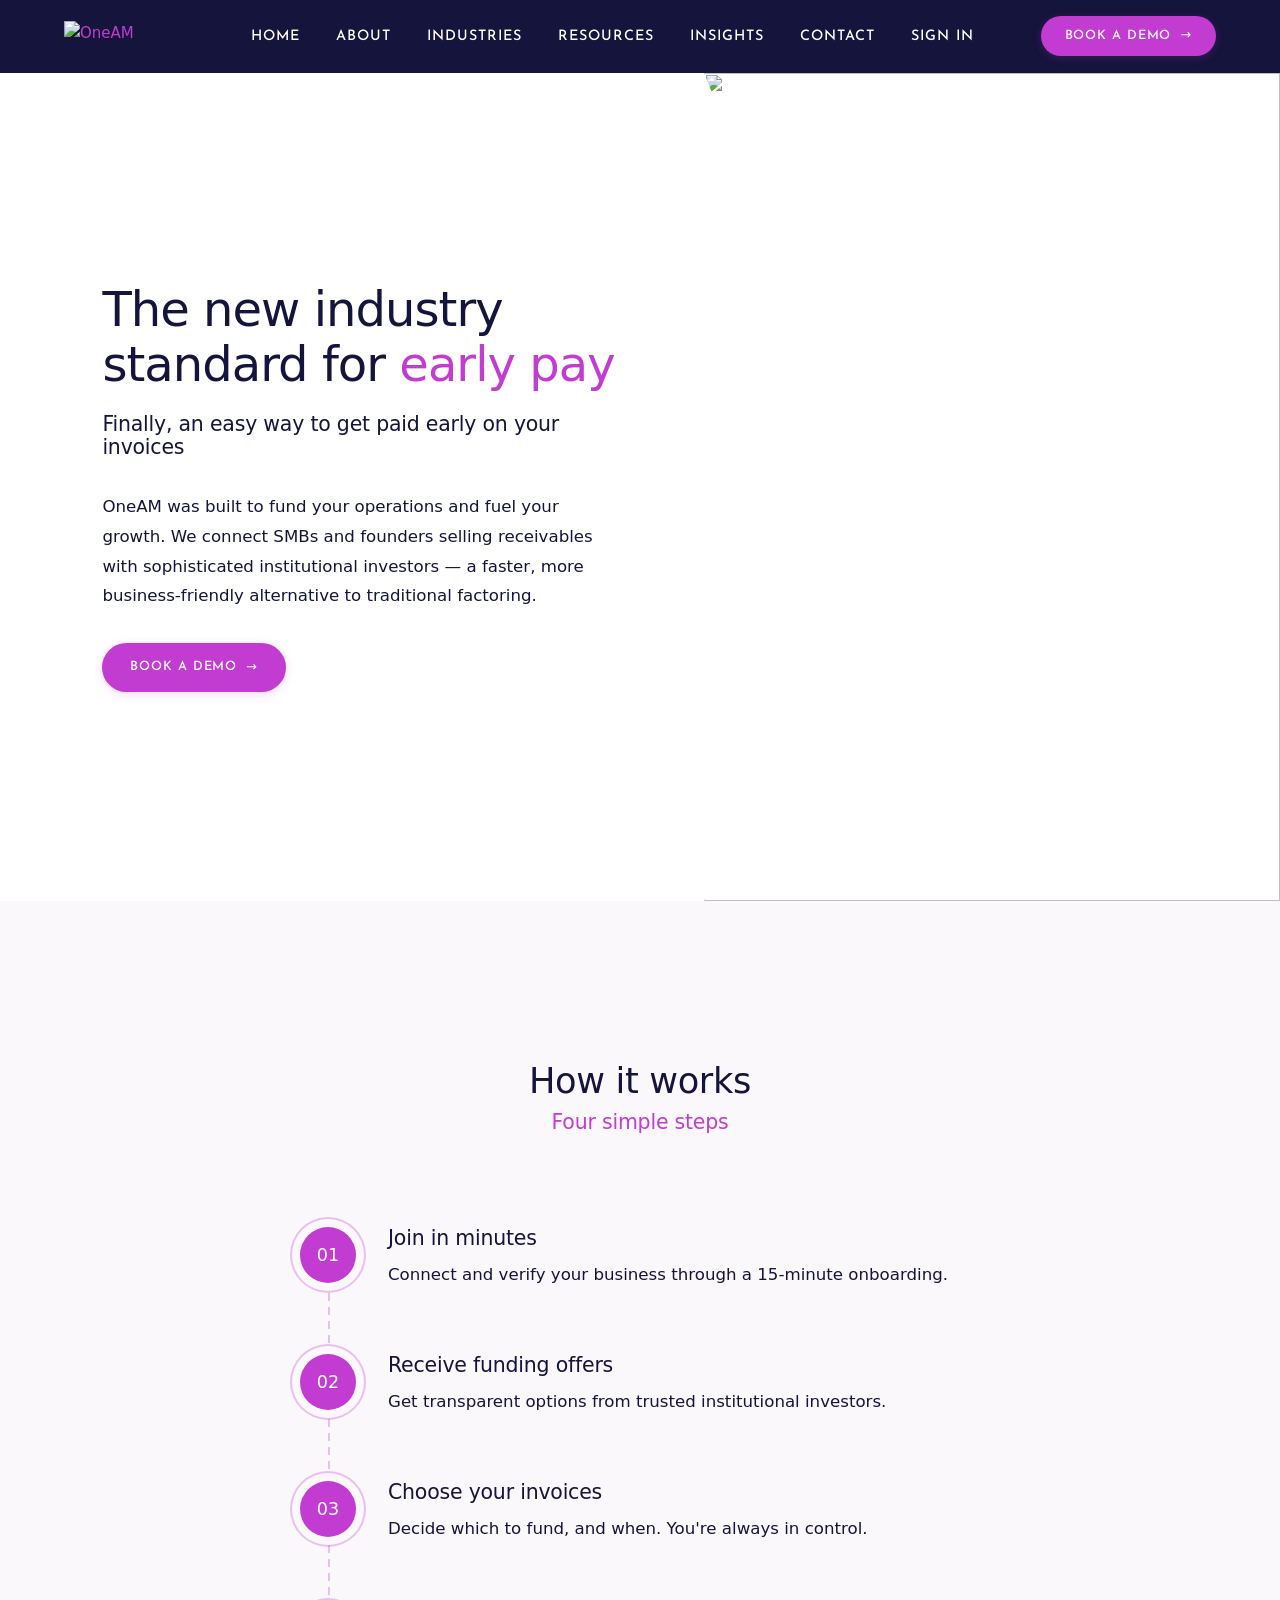
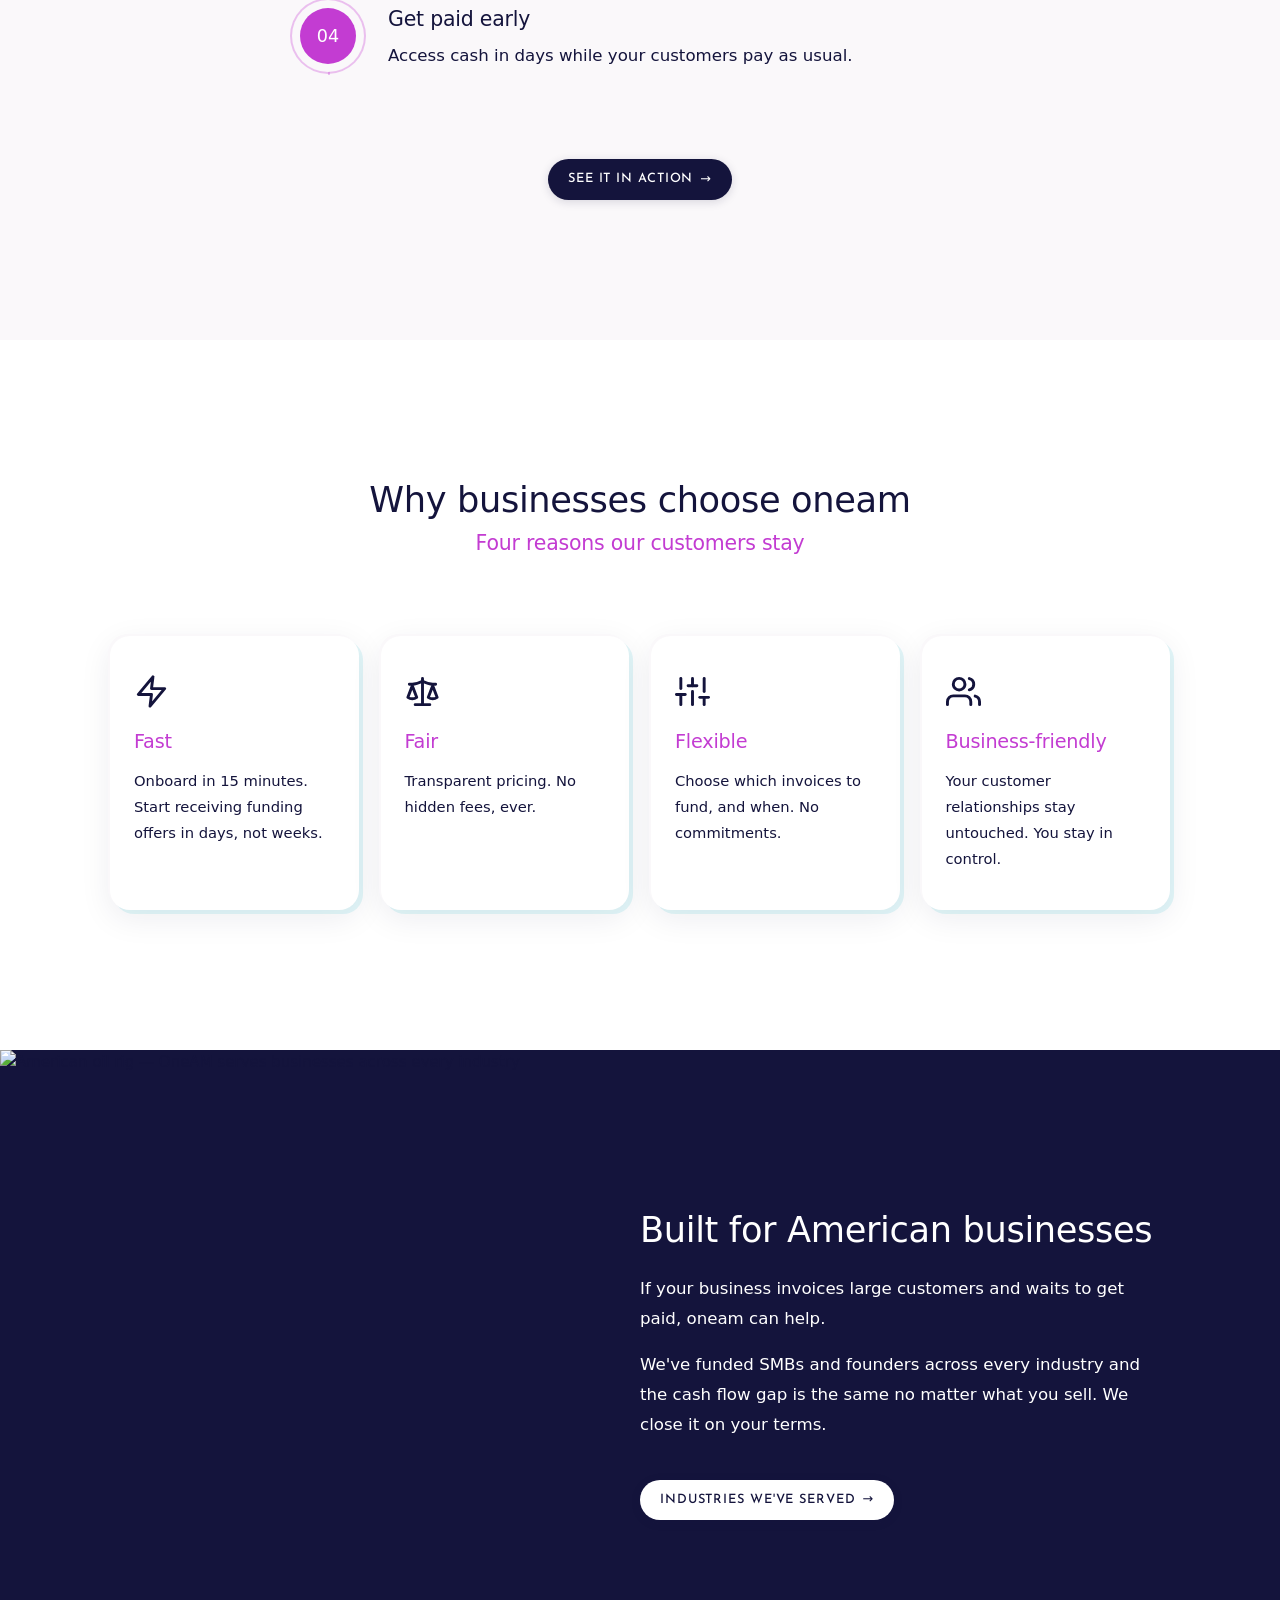
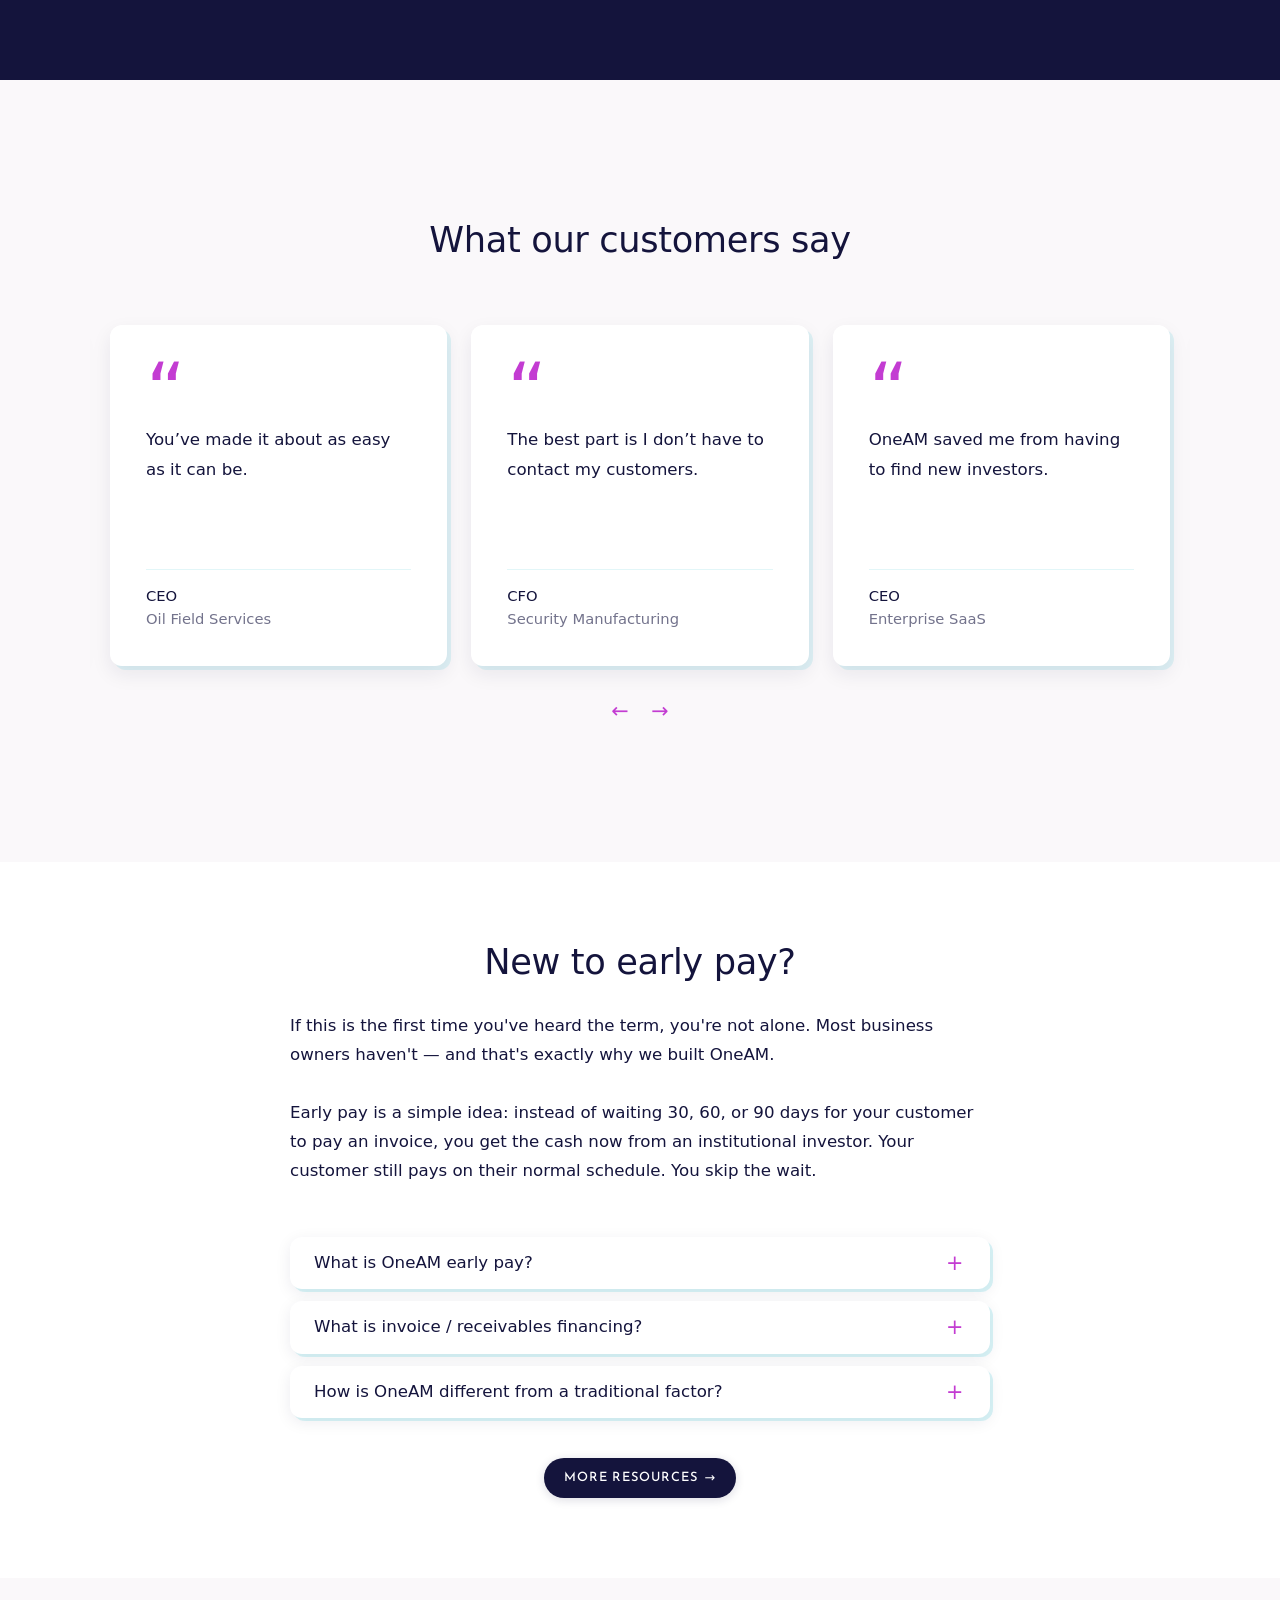
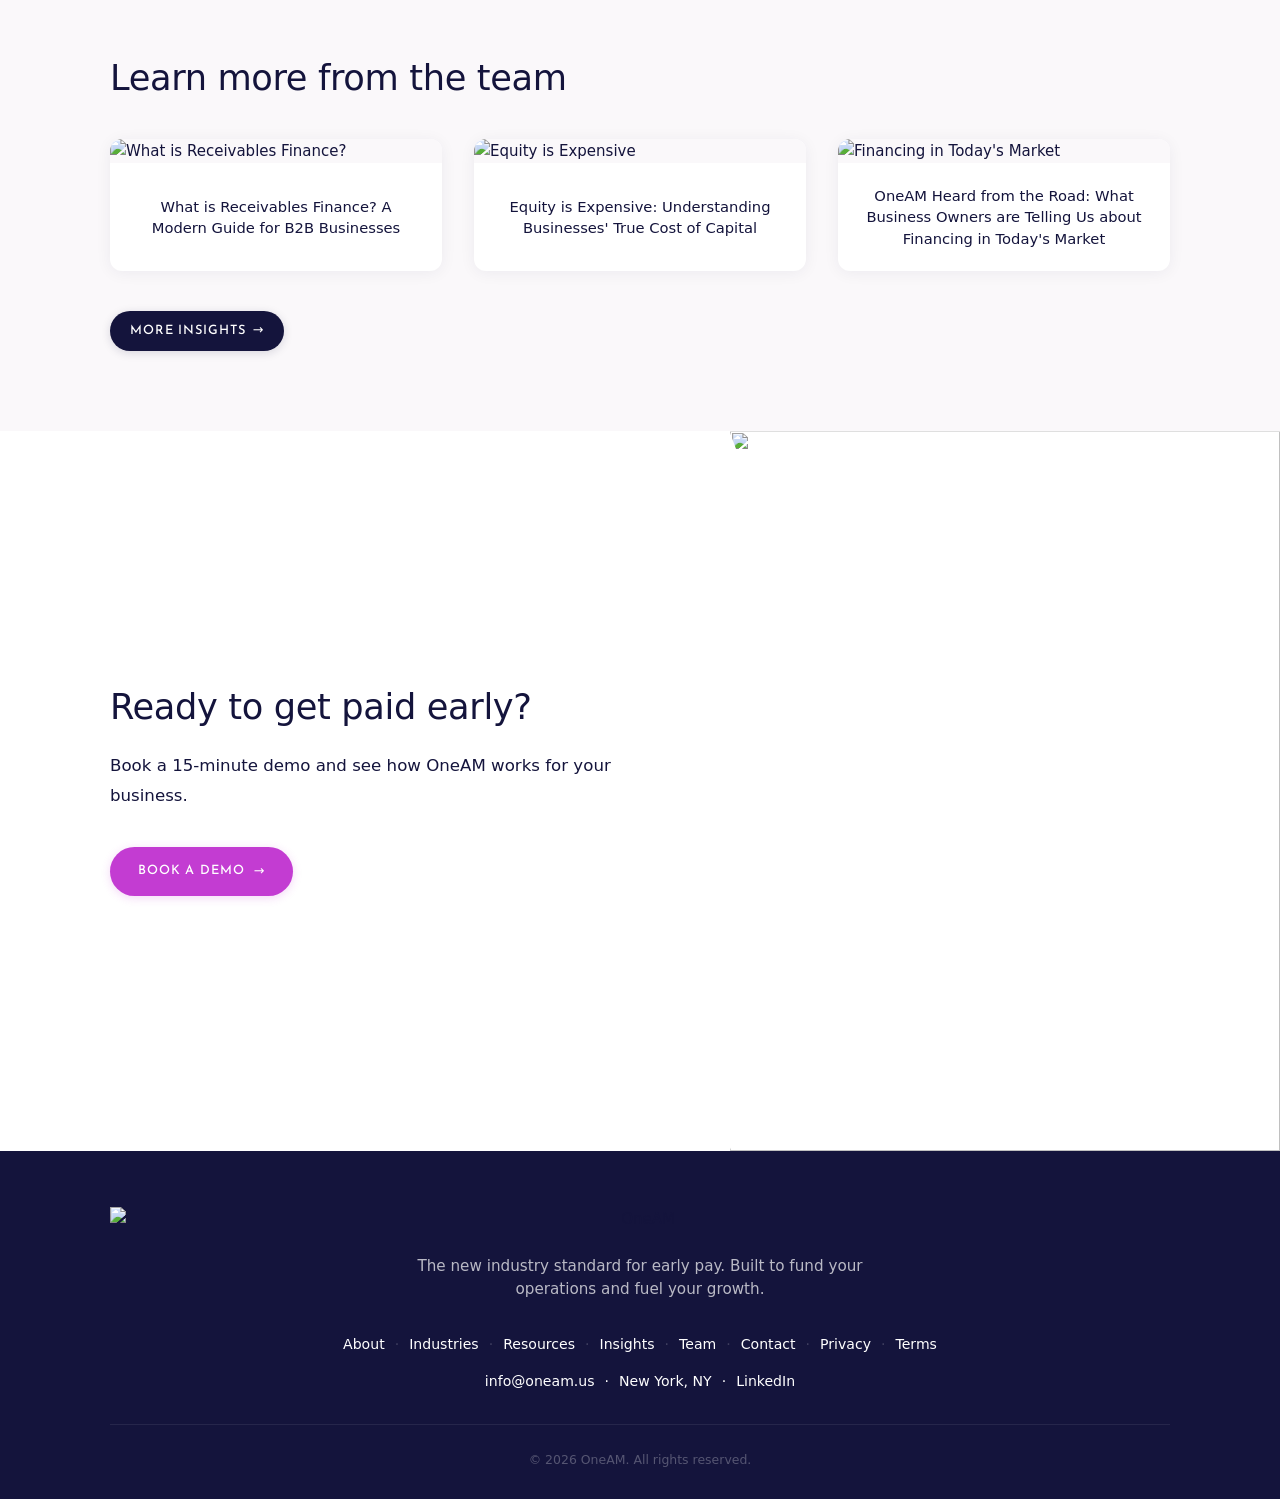
==== index.html @ c671a7dd "added various added pages" ====
<!DOCTYPE html>
<html lang="en">
<head>
<meta charset="UTF-8">
<meta name="viewport" content="width=device-width, initial-scale=1.0">
<title>Final Homepage Mockup</title>
<meta name="description" content="Full OneAM homepage mockup in the white direction, carrying the existing structure into a lighter presentation with linked resources and insights content.">
<link rel="stylesheet" href="brand.css">
<link rel="stylesheet" href="components.css">
<link rel="preconnect" href="https://fonts.googleapis.com">
<link rel="preconnect" href="https://fonts.gstatic.com" crossorigin>
<link href="https://fonts.googleapis.com/css2?family=Josefin+Sans:wght@300;400&display=swap" rel="stylesheet">

<style>
/* ========================================
   HERO — split layout, concave image right
   ======================================== */
.hero {
  min-height: calc(100vh - var(--nav-height));
  display: flex;
  align-items: stretch;
  overflow: hidden;
}

.hero-content {
  flex: 0 0 55%;
  display: flex;
  flex-direction: column;
  justify-content: center;
  padding: clamp(60px, 8vw, 100px) clamp(32px, 5vw, 72px);
  padding-left: clamp(80px, 8vw, 140px);
  text-align: left;
}

.hero h1 { margin-bottom: 1.25rem; }

.hero p {
  max-width: 520px;
  line-height: 1.8;
}

.hero-lead {
  color: var(--navy);
  font-weight: var(--fw-medium);
  margin-bottom: 2rem;
}

.hero-ctas {
  justify-content: flex-start;
  margin-top: 2rem;
}

.hero-image {
  flex: 1;
  position: relative;
  clip-path: url(#clip-image-right);
}

.hero-image img {
  position: absolute;
  inset: 0;
  width: 100%;
  height: 100%;
  object-fit: cover;
  object-position: 60% center;
}

@keyframes hero-fade-up {
  from { opacity: 0; transform: translateY(24px); }
  to   { opacity: 1; transform: translateY(0); }
}

@keyframes hero-fade-in {
  from { opacity: 0; }
  to   { opacity: 1; }
}

.hero-content h1                  { animation: hero-fade-up 0.7s ease both; }
.hero-lead                        { animation: hero-fade-up 0.7s ease 0.12s both; }
.hero-content > p:not(.hero-lead) { animation: hero-fade-up 0.7s ease 0.24s both; }
.hero-ctas                        { animation: hero-fade-up 0.7s ease 0.36s both; }
.hero-image                       { animation: hero-fade-in 1s ease 0.1s both; }


/* ========================================
   HOW IT WORKS — parchment background
   ======================================== */
.how-it-works {
  padding: calc(var(--section-pad-sm) + 80px) 0 var(--section-pad);
  background: var(--color-bg-subtle);
  position: relative;
}

.how-it-works-heading {
  text-align: center;
  margin-bottom: clamp(6px, 1vw, 10px);
}

.how-it-works-sub {
  text-align: center;
  margin: 0 auto clamp(40px, 5vw, 60px);
  max-width: 520px;
}

.how-it-works-cta {
  text-align: center;
  margin-top: clamp(40px, 5vw, 56px);
}

.steps-grid {
  display: flex;
  flex-direction: column;
  gap: 0;
  position: relative;
  max-width: 680px;
  margin: 0 auto;
}

.steps-path-vertical {
  position: absolute;
  left: 28px;
  top: 28px;
  bottom: 28px;
  width: 2px;
}

.steps-path-vertical::before {
  content: '';
  position: absolute;
  top: 0; left: 0;
  width: 100%; height: 100%;
  background: repeating-linear-gradient(
    to bottom,
    var(--fuchsia-alpha-30) 0px,
    var(--fuchsia-alpha-30) 8px,
    transparent 8px,
    transparent 14px
  );
  transform: scaleY(0);
  transform-origin: top center;
  transition: transform 1.4s ease-in-out;
}

.step-item {
  display: flex;
  gap: clamp(20px, 3vw, 32px);
  padding: clamp(22px, 3vw, 32px) 0;
  position: relative;
  z-index: 1;
}

.step-waypoint {
  flex-shrink: 0;
  width: 56px;
  height: 56px;
  border-radius: 50%;
  background: var(--fuchsia);
  color: var(--white);
  display: flex;
  align-items: center;
  justify-content: center;
  font-family: var(--font-brand);
  font-weight: var(--fw-medium);
  font-size: 1.1rem;
  box-shadow: 0 0 0 8px var(--color-bg-subtle), 0 0 0 10px var(--fuchsia-alpha-30);
  position: relative;
  z-index: 2;
  opacity: 0;
  transition: opacity 0.4s ease;
}

.step-waypoint.animate { animation: pulse 2.5s ease-in-out infinite; }

@keyframes pulse {
  0%, 100% { transform: scale(1); }
  50%       { transform: scale(1.08); }
}

.step-content {
  opacity: 0;
  transition: opacity 0.4s ease;
}

.steps-grid.line-visible .steps-path-vertical::before { transform: scaleY(1); }

.steps-grid.line-visible .step-item:nth-child(2) .step-waypoint { opacity: 1; transition-delay: 0.10s; }
.steps-grid.line-visible .step-item:nth-child(3) .step-waypoint { opacity: 1; transition-delay: 0.45s; }
.steps-grid.line-visible .step-item:nth-child(4) .step-waypoint { opacity: 1; transition-delay: 0.80s; }
.steps-grid.line-visible .step-item:nth-child(5) .step-waypoint { opacity: 1; transition-delay: 1.15s; }

.steps-grid.line-visible .step-item:nth-child(2) .step-content { opacity: 1; transition-delay: 0.10s; }
.steps-grid.line-visible .step-item:nth-child(3) .step-content { opacity: 1; transition-delay: 0.45s; }
.steps-grid.line-visible .step-item:nth-child(4) .step-content { opacity: 1; transition-delay: 0.80s; }
.steps-grid.line-visible .step-item:nth-child(5) .step-content { opacity: 1; transition-delay: 1.15s; }

.step-content h3 {
  margin-bottom: 0.6rem;
}

.step-content p { line-height: 1.8; }

/* reduced-motion override for steps (supplement to components.css block) */
@media (prefers-reduced-motion: reduce) {
  .step-waypoint, .step-content { opacity: 1; }
  .steps-path-vertical::before  { transform: scaleY(1); }
  .hero-content h1, .hero-lead,
  .hero-content > p:not(.hero-lead),
  .hero-ctas, .hero-image { animation: none; }
}


/* ========================================
   WHY CHOOSE ONEEAM — white
   ======================================== */
.why-choose {
  padding: var(--section-pad) 0;
  background: var(--white);
}

.why-choose-heading {
  text-align: center;
  margin-bottom: 0.75rem;
}

.why-choose-sub {
  text-align: center;
  margin: 0 auto clamp(48px, 7vw, 80px);
  max-width: 520px;
}


/* ========================================
   BUILT FOR AMERICAN BUSINESSES — navy block
   Image left, content right
   ======================================== */
.american-biz {
  background: var(--navy);
  display: flex;
  align-items: stretch;
  overflow: hidden;
}

.american-biz__grid {
  width: 100%;
  display: flex;
  align-items: stretch;
}

.american-biz__image-wrap {
  flex: 1;
  position: relative;
  clip-path: url(#clip-image-left);
}

.american-biz__content {
  flex: 0 0 55%;
  display: flex;
  flex-direction: column;
  justify-content: center;
  padding: clamp(95px, 13vw, 160px) clamp(32px, 5vw, 72px);
  padding-right: clamp(80px, 8vw, 140px);
  text-align: left;
}

.american-biz h2 {
  margin-bottom: clamp(16px, 2vw, 24px);
}

.american-biz .section-label { color: var(--fuchsia-60); }

.american-biz p {
  line-height: 1.8;
  margin-bottom: 1rem;
  max-width: 520px;
}

.american-biz p:last-of-type { margin-bottom: 0; }

.american-biz__cta { margin-top: clamp(28px, 3.5vw, 40px); }

.american-biz__img {
  position: absolute;
  inset: 0;
}

.american-biz__img img {
  width: 100%;
  height: 100%;
  object-fit: cover;
  object-position: right center;
  display: block;
}


/* ========================================
   TESTIMONIALS — parchment
   ======================================== */
.testimonials {
  padding: var(--section-pad) 0;
  background: var(--color-bg-subtle);
}

.testimonials .section-label { text-align: center; }

.testimonials-heading {
  text-align: center;
  margin-bottom: clamp(48px, 6vw, 64px);
  max-width: 550px;
  margin-left: auto;
  margin-right: auto;
}


/* ========================================
   EARLY PAY — white
   ======================================== */
.early-pay {
  padding: var(--section-pad-sm) 0;
  background: var(--white);
}

.early-pay__inner {
  display: flex;
  flex-direction: column;
  align-items: center;
  text-align: left;
}

.early-pay__header {
  max-width: 700px;
  margin-bottom: clamp(38px, 4vw, 52px);
  display: flex;
  flex-direction: column;
  gap: 1.8rem;
  align-items: center;
}

.early-pay__faqs {
  width: 100%;
  max-width: 700px;
  margin-bottom: clamp(28px, 3.5vw, 40px);
}


/* ========================================
   FINAL CTA — split layout, image right
   Same orientation as hero; shares clip-image-right.
   min-height matches hero so the curve reads the same.
   ======================================== */
.final-cta { background: var(--white); }

.final-cta__inner {
  display: flex;
  align-items: stretch;
  overflow: hidden;
  min-height: 80vh;
}

.final-cta__content {
  flex: 0 0 55%;
  display: flex;
  flex-direction: column;
  justify-content: center;
  align-items: flex-start;
  padding: var(--section-pad-sm) clamp(32px, 5vw, 72px);
  padding-left: max(
    calc((100vw - var(--max-width)) / 2 + clamp(20px, 4vw, 40px)),
    clamp(32px, 5vw, 72px)
  );
}

.final-cta__image {
  flex: 1;
  position: relative;
  clip-path: url(#clip-cta-right);
  margin-left: 2%;
}

.final-cta__image img {
  position: absolute;
  inset: 0;
  width: 100%;
  height: 100%;
  object-fit: cover;
  object-position: center center;
}

.final-cta h2 {
  margin-bottom: 1.5rem;
  max-width: 520px;
}

.final-cta .btn-primary { margin-top: 0.25rem; }

.final-cta .cta-subtext {
  font-size: var(--fs-p1);
  line-height: 1.8;
  color: var(--navy);
  max-width: 520px;
  margin: 0 0 2rem;
}


/* ========================================
   RESPONSIVE — 768px (page-specific only)
   ======================================== */
@media (max-width: 768px) {
  .hero {
    flex-direction: column;
    min-height: unset;
  }

  .hero-content {
    flex: none;
    padding-bottom: 0;
  }

  .hero-image {
    flex: none;
    height: 280px;
    clip-path: none;
  }

  .american-biz__grid { flex-direction: column; }

  .american-biz__image-wrap {
    clip-path: none;
    height: 280px;
    order: 1;
  }

  .american-biz__content {
    flex: none;
    order: 2;
    padding-right: clamp(32px, 5vw, 72px);
  }

  .final-cta__inner {
    flex-direction: column;
    min-height: unset;
  }

  .final-cta__content {
    flex: none;
    padding-left: clamp(32px, 5vw, 72px);
  }

  .final-cta__image {
    flex: none;
    height: 280px;
    clip-path: none;
  }

  .steps-path-vertical { display: none; }
}


/* ========================================
   RESPONSIVE — 480px (page-specific only)
   ======================================== */
@media (max-width: 480px) {
  .step-item { flex-direction: column; align-items: flex-start; }
  .step-waypoint { width: 48px; height: 48px; font-size: 0.95rem; }
  .hero-content {
    padding-left: clamp(24px, 6vw, 32px);
    padding-right: clamp(24px, 6vw, 32px);
  }
}
</style>
</head>
<body>

<!-- Clip-path definitions — two shapes cover every split section:
     clip-image-right: image on right, concave left edge (hero, final-cta)
     clip-image-left:  image on left,  concave right edge (american-biz) -->
<svg width="0" height="0" aria-hidden="true" focusable="false" style="position:absolute;overflow:visible">
  <defs>
    <clipPath id="clip-image-right" clipPathUnits="objectBoundingBox">
      <path d="M 0,0 L 1,0 L 1,1 L 0,1 Q 0.3,0.5 0,0 Z"/>
    </clipPath>
    <clipPath id="clip-image-left" clipPathUnits="objectBoundingBox">
      <path d="M 0,0 L 1,0 Q 0.7,0.5 1,1 L 0,1 Z"/>
    </clipPath>
    <clipPath id="clip-cta-right" clipPathUnits="objectBoundingBox">
      <path d="M 0,0 L 1,0 L 1,1 L 0,1 Q 0.25,0.5 0,0 Z"/>
    </clipPath>
  </defs>
</svg>

<!-- =============================================
     NAVIGATION
     ============================================= -->
<nav class="nav" id="mainNav">
  <div class="container">
    <div class="nav-inner">
      <a href="#" class="nav-logo">
        <img src="Logo 01 Primary/OneAM-Logo-White-Color.svg" alt="OneAM" width="120" height="30">
      </a>

      <ul class="nav-links">
        <li><a href="index.html">Home</a></li>
        <li><a href="about.html">About</a></li>
        <li><a href="industries.html">Industries</a></li>
        <li><a href="Resources.html">Resources</a></li>
        <li><a href="insights.html">Insights</a></li>
        <li><a href="contact.html">Contact</a></li>
        <li><a href="#">Sign In</a></li>
      </ul>

      <div class="nav-cta" id="navCta">
        <a href="#get-started" class="btn-primary">Book a demo <span class="arrow">&rarr;</span></a>
      </div>

      <button class="hamburger" id="hamburger" aria-label="Toggle menu" aria-expanded="false">
        <span></span>
        <span></span>
        <span></span>
      </button>
    </div>
  </div>
</nav>

<div class="mobile-menu" id="mobileMenu">
  <a href="index.html">Home</a>
  <a href="about.html">About</a>
  <a href="industries.html">Industries</a>
  <a href="Resources.html">Resources</a>
  <a href="insights.html">Insights</a>
  <a href="contact.html">Contact</a>
  <a href="#get-started" class="btn-primary">Book a demo <span class="arrow">&rarr;</span></a>
</div>

<!-- =============================================
     HERO — split layout, concave image right
     ============================================= -->
<section class="hero" id="hero">
  <div class="hero-content">
    <h1>The new industry standard for <span style="color: var(--fuchsia);">early pay</span></h1>
    <h3 class="hero-lead">Finally, an easy way to get paid early on your invoices</h3>
    <p>OneAM was built to fund your operations and fuel your growth. We connect SMBs and founders selling receivables with sophisticated institutional investors — a faster, more business-friendly alternative to traditional factoring.</p>
    <div class="hero-ctas">
      <a href="#get-started" class="btn-primary">Book a demo <span class="arrow">&rarr;</span></a>
    </div>
  </div>
  <div class="hero-image" aria-hidden="true">
    <img src="image_assets/truck.jpg" alt="">
  </div>
</section>

<!-- =============================================
     HOW IT WORKS — parchment background
     ============================================= -->
<section class="how-it-works" id="how-it-works">
  <div class="container">
    <h2 class="how-it-works-heading reveal">How it works</h2>
    <h3 class="how-it-works-sub fuchsia reveal">Four simple steps</h3>

    <div class="steps-grid">
      <div class="steps-path-vertical" aria-hidden="true"></div>

      <div class="step-item">
        <div class="step-waypoint" aria-hidden="true">01</div>
        <div class="step-content">
          <h3>Join in minutes</h3>
          <p>Connect and verify your business through a 15-minute onboarding.</p>
        </div>
      </div>

      <div class="step-item">
        <div class="step-waypoint" aria-hidden="true">02</div>
        <div class="step-content">
          <h3>Receive funding offers</h3>
          <p>Get transparent options from trusted institutional investors.</p>
        </div>
      </div>

      <div class="step-item">
        <div class="step-waypoint" aria-hidden="true">03</div>
        <div class="step-content">
          <h3>Choose your invoices</h3>
          <p>Decide which to fund, and when. You're always in control.</p>
        </div>
      </div>

      <div class="step-item">
        <div class="step-waypoint" aria-hidden="true">04</div>
        <div class="step-content">
          <h3>Get paid early</h3>
          <p>Access cash in days while your customers pay as usual.</p>
        </div>
      </div>
    </div>

    <div class="how-it-works-cta reveal">
      <a href="#get-started" class="btn-secondary-sm">See it in action <span class="arrow">&rarr;</span></a>
    </div>
  </div>
</section>

<!-- =============================================
     WHY BUSINESSES CHOOSE ONEEAM — white
     ============================================= -->
<section class="why-choose" id="why">
  <div class="container">
    <div class="why-choose-heading reveal">
      <h2>Why businesses choose one<span style="font-weight:300">am</span></h2>
    </div>
    <h3 class="why-choose-sub fuchsia reveal">Four reasons our customers stay</h3>

    <div class="why-grid">
      <div class="why-item reveal-stagger">
        <div class="why-icon" aria-hidden="true">
          <svg viewBox="0 0 24 24"><path d="M13 2L3 14h9l-1 8 10-12h-9l1-8"/></svg>
        </div>
        <h3>Fast</h3>
        <p>Onboard in 15 minutes. Start receiving funding offers in days, not weeks.</p>
      </div>

      <div class="why-item reveal-stagger">
        <div class="why-icon" aria-hidden="true">
          <svg viewBox="0 0 24 24"><path d="m16 16 3-8 3 8c-.87.65-1.92 1-3 1s-2.13-.35-3-1Z"/><path d="m2 16 3-8 3 8c-.87.65-1.92 1-3 1s-2.13-.35-3-1Z"/><path d="M7 21h10"/><path d="M12 3v18"/><path d="M3 7h2c2 0 5-1 7-2 2 1 5 2 7 2h2"/></svg>
        </div>
        <h3>Fair</h3>
        <p>Transparent pricing. No hidden fees, ever.</p>
      </div>

      <div class="why-item reveal-stagger">
        <div class="why-icon" aria-hidden="true">
          <svg viewBox="0 0 24 24"><line x1="4" y1="21" x2="4" y2="14"/><line x1="4" y1="10" x2="4" y2="3"/><line x1="12" y1="21" x2="12" y2="12"/><line x1="12" y1="8" x2="12" y2="3"/><line x1="20" y1="21" x2="20" y2="16"/><line x1="20" y1="12" x2="20" y2="3"/><line x1="1" y1="14" x2="7" y2="14"/><line x1="9" y1="8" x2="15" y2="8"/><line x1="17" y1="16" x2="23" y2="16"/></svg>
        </div>
        <h3>Flexible</h3>
        <p>Choose which invoices to fund, and when. No commitments.</p>
      </div>

      <div class="why-item reveal-stagger">
        <div class="why-icon" aria-hidden="true">
          <svg viewBox="0 0 24 24"><path d="M17 21v-2a4 4 0 0 0-4-4H5a4 4 0 0 0-4 4v2"/><circle cx="9" cy="7" r="4"/><path d="M23 21v-2a4 4 0 0 0-3-3.87"/><path d="M16 3.13a4 4 0 0 1 0 7.75"/></svg>
        </div>
        <h3>Business-friendly</h3>
        <p>Your customer relationships stay untouched. You stay in control.</p>
      </div>
    </div>
  </div>
</section>

<!-- =============================================
     BUILT FOR AMERICAN BUSINESSES — navy block
     Image left, content right
     ============================================= -->
<section class="american-biz section-dark">
  <div class="american-biz__grid">
    <div class="american-biz__image-wrap reveal">
      <div class="american-biz__img">
        <img src="image_assets/aerial_trucks.jpg" alt="American oil rig — OneAM serves businesses across every industry">
      </div>
    </div>
    <div class="american-biz__content reveal">
      <div>
        <h2>Built for American businesses</h2>
        <p>If your business invoices large customers and waits to get paid, oneam can help.</p>
        <p>We've funded SMBs and founders across every industry and the cash flow gap is the same no matter what you sell. We close it on your terms.</p>
        <div class="american-biz__cta">
          <a href="#industries" class="btn-light-sm">Industries we've served <span class="arrow">&rarr;</span></a>
        </div>
      </div>
    </div>
  </div>
</section>

<!-- =============================================
     TESTIMONIALS — parchment
     ============================================= -->
<section class="testimonials" id="testimonials">
  <div class="container">
    <div class="testimonials-heading reveal">
      <h2>What our customers say</h2>
    </div>

    <div class="carousel-outer">
      <div class="carousel-viewport">
        <div class="carousel-track">

          <div class="testimonial-card">
            <div class="testimonial-mark">&ldquo;</div>
            <p class="testimonial-quote">You&rsquo;ve made it about as easy as it can be.</p>
            <div class="testimonial-attribution">
              <div class="testimonial-name">CEO</div>
              <div class="testimonial-role">Oil Field Services</div>
            </div>
          </div>

          <div class="testimonial-card">
            <div class="testimonial-mark">&ldquo;</div>
            <p class="testimonial-quote">The best part is I don&rsquo;t have to contact my customers.</p>
            <div class="testimonial-attribution">
              <div class="testimonial-name">CFO</div>
              <div class="testimonial-role">Security Manufacturing</div>
            </div>
          </div>

          <div class="testimonial-card">
            <div class="testimonial-mark">&ldquo;</div>
            <p class="testimonial-quote">OneAM saved me from having to find new investors.</p>
            <div class="testimonial-attribution">
              <div class="testimonial-name">CEO</div>
              <div class="testimonial-role">Enterprise SaaS</div>
            </div>
          </div>

          <div class="testimonial-card">
            <div class="testimonial-mark">&ldquo;</div>
            <p class="testimonial-quote">I&rsquo;d like to use OneAM strategically with our blue&#8209;chip clients.</p>
            <div class="testimonial-attribution">
              <div class="testimonial-name">Owner</div>
              <div class="testimonial-role">Strategy Consulting</div>
            </div>
          </div>

          <div class="testimonial-card">
            <div class="testimonial-mark">&ldquo;</div>
            <p class="testimonial-quote">Onboarding feels as fast as an F1 pit stop.</p>
            <div class="testimonial-attribution">
              <div class="testimonial-name">CEO</div>
              <div class="testimonial-role">Cybersecurity</div>
            </div>
          </div>

          <div class="testimonial-card">
            <div class="testimonial-mark">&ldquo;</div>
            <p class="testimonial-quote">Very elegant.</p>
            <div class="testimonial-attribution">
              <div class="testimonial-name">COO</div>
              <div class="testimonial-role">Architectural Firm</div>
            </div>
          </div>

          <div class="testimonial-card">
            <div class="testimonial-mark">&ldquo;</div>
            <p class="testimonial-quote">OneAM truly changes the game for us.</p>
            <div class="testimonial-attribution">
              <div class="testimonial-name">CEO</div>
              <div class="testimonial-role">Apparel Brand</div>
            </div>
          </div>

          <div class="testimonial-card">
            <div class="testimonial-mark">&ldquo;</div>
            <p class="testimonial-quote">We talk to everyone in the market. OneAM is very differentiated.</p>
            <div class="testimonial-attribution">
              <div class="testimonial-name">CFO</div>
              <div class="testimonial-role">Technology Staffing</div>
            </div>
          </div>

          <div class="testimonial-card">
            <div class="testimonial-mark">&ldquo;</div>
            <p class="testimonial-quote">An incredible platform.</p>
            <div class="testimonial-attribution">
              <div class="testimonial-name">CEO</div>
              <div class="testimonial-role">Enterprise SaaS</div>
            </div>
          </div>

          <div class="testimonial-card">
            <div class="testimonial-mark">&ldquo;</div>
            <p class="testimonial-quote">Our customers&rsquo; payment terms make it difficult to cover payroll. This is a great, easy solution.</p>
            <div class="testimonial-attribution">
              <div class="testimonial-name">Owner</div>
              <div class="testimonial-role">Strategy Consulting</div>
            </div>
          </div>

        </div>
      </div>
    </div>

    <div class="carousel-controls">
      <button class="carousel-arrow--prev" aria-label="Previous testimonials">&#8592;</button>
      <button class="carousel-arrow--next" aria-label="Next testimonials">&#8594;</button>
    </div>
  </div>
</section>

<!-- =============================================
     EARLY PAY — white
     ============================================= -->
<section class="early-pay" id="early-pay">
  <div class="container">
    <div class="early-pay__inner reveal">
      <div class="early-pay__header">
        <h2>New to early pay?</h2>
        <p>If this is the first time you've heard the term, you're not alone. Most business owners haven't — and that's exactly why we built OneAM.</p>
        <p>Early pay is a simple idea: instead of waiting 30, 60, or 90 days for your customer to pay an invoice, you get the cash now from an institutional investor. Your customer still pays on their normal schedule. You skip the wait.</p>
      </div>

      <div class="early-pay__faqs">
        <div class="faq-list">
          <details class="faq-item">
            <summary>
              What is OneAM early pay?
              <span class="faq-plus">+</span>
            </summary>
            <div class="faq-answer-wrapper">
              <div class="faq-answer">
                <p>Early pay lets you get paid on your invoices now, instead of waiting 30, 60, or 90 days for your customer to pay. An institutional investor advances you the cash, and your customer pays on their normal schedule.</p>
              </div>
            </div>
          </details>

          <details class="faq-item">
            <summary>
              What is invoice / receivables financing?
              <span class="faq-plus">+</span>
            </summary>
            <div class="faq-answer-wrapper">
              <div class="faq-answer">
                <p>Invoice / receivables financing is another term for early pay. It's the broad category of products that let businesses get paid earlier on outstanding invoices.</p>
              </div>
            </div>
          </details>

          <details class="faq-item">
            <summary>
              How is OneAM different from a traditional factor?
              <span class="faq-plus">+</span>
            </summary>
            <div class="faq-answer-wrapper">
              <div class="faq-answer">
                <p>Traditional factors can be slow, expensive, and disruptive — they often take over your customer relationships. OneAM is built on modern infrastructure with quantitative risk assessment, transparent pricing, and zero customer disruption.</p>
              </div>
            </div>
          </details>
        </div>
      </div>

      <a href="resources.html" class="btn-secondary-sm">More Resources <span class="arrow">&rarr;</span></a>
    </div>
  </div>
</section>

<!-- =============================================
     INSIGHTS — parchment
     ============================================= -->
<section class="insights-v1" id="insights">
  <div class="container">
    <div class="insights-v1__inner">
      <div class="insights-v1__header reveal">
        <h2>Learn more from the team</h2>
      </div>

      <a href="https://www.oneam.us/resources/what-is-receivables-finance" class="insights-v1__card reveal-stagger" target="_blank">
        <div class="insights-v1__card-img">
          <img src="https://images.squarespace-cdn.com/content/v1/6731da7e7138e16f52f9a6ca/6e192b2a-6a47-4910-a026-5f951dc42528/Receivables+finance+blog.png" alt="What is Receivables Finance?">
        </div>
        <div class="insights-v1__card-body">
          <p class="insights-v1__card-title">What is Receivables Finance? A Modern Guide for B2B Businesses</p>
        </div>
      </a>

      <a href="https://www.oneam.us/resources/equity-is-expensive" class="insights-v1__card reveal-stagger" target="_blank">
        <div class="insights-v1__card-img">
          <img src="https://images.squarespace-cdn.com/content/v1/6731da7e7138e16f52f9a6ca/f46dc60a-eda7-4c9f-a17a-f5b7d7cae03f/Untitled+%281200+x+800+px%29+%281%29.jpg" alt="Equity is Expensive">
        </div>
        <div class="insights-v1__card-body">
          <p class="insights-v1__card-title">Equity is Expensive: Understanding Businesses&#39; True Cost of Capital</p>
        </div>
      </a>

      <a href="https://www.oneam.us/resources/financing-in-todays-market" class="insights-v1__card reveal-stagger" target="_blank">
        <div class="insights-v1__card-img">
          <img src="https://images.squarespace-cdn.com/content/v1/6731da7e7138e16f52f9a6ca/38df1ef3-0e43-4970-afbc-096dcdadba9a/RevThink+%26+OneAM.jpg" alt="Financing in Today's Market">
        </div>
        <div class="insights-v1__card-body">
          <p class="insights-v1__card-title">OneAM Heard from the Road: What Business Owners are Telling Us about Financing in Today&#39;s Market</p>
        </div>
      </a>

      <a href="insights.html" class="btn-secondary-sm insights-v1__cta reveal">More insights <span class="arrow">&rarr;</span></a>
    </div>
  </div>
</section>

<!-- =============================================
     FINAL CTA — split layout, image right
     Same orientation as hero; uses clip-image-right.
     min-height: calc(100vh - nav-height) ensures the
     curve aspect ratio matches the hero exactly.
     ============================================= -->
<section class="final-cta" id="get-started">
  <div class="final-cta__inner">
    <div class="final-cta__content">
      <h2>Ready to get paid early?</h2>
      <p class="cta-subtext">Book a 15-minute demo and see how OneAM works for your business.</p>
      <a href="#" class="btn-primary">Book a demo <span class="arrow">&rarr;</span></a>
    </div>
    <div class="final-cta__image" aria-hidden="true">
      <img src="image_assets/parcels.jpg" alt="">
    </div>
  </div>
</section>

<!-- =============================================
     FOOTER
     ============================================= -->
<footer class="footer" id="contact">
  <div class="container">
    <img src="Logo 01 Primary/OneAM-Logo-White-Color.svg" alt="OneAM" class="footer-logo">
    <p class="footer-tagline">The new industry standard for early pay. Built to fund your operations and fuel your growth.</p>

    <div class="footer-links">
      <a href="about.html">About</a><span class="footer-sep">&middot;</span>
      <a href="industries.html">Industries</a><span class="footer-sep">&middot;</span>
      <a href="Resources.html">Resources</a><span class="footer-sep">&middot;</span>
      <a href="insights.html">Insights</a><span class="footer-sep">&middot;</span>
      <a href="#">Team</a><span class="footer-sep">&middot;</span>
      <a href="contact.html">Contact</a><span class="footer-sep">&middot;</span>
      <a href="#">Privacy</a><span class="footer-sep">&middot;</span>
      <a href="#">Terms</a>
    </div>

    <div class="footer-contact">
      <a href="mailto:info@oneam.us">info@oneam.us</a><span class="footer-sep">&middot;</span>
      <span>New York, NY</span><span class="footer-sep">&middot;</span>
      <a href="#">LinkedIn</a>
    </div>

    <div class="footer-bottom">
      <p>&copy; 2026 OneAM. All rights reserved.</p>
    </div>
  </div>
</footer>

<a href="#get-started" class="btn-primary sticky-cta" id="stickyCta">Book a demo <span class="arrow">&rarr;</span></a>

<script src="components.js"></script>

</body>
</html>
---- brand.css ----
/* ================================================================
   OneAM — Brand Tokens
   Source: Brand Guidelines v2.0, December 2025
   Link this file first in every V2 page:
     <link rel="stylesheet" href="brand.css">
   ================================================================ */


/* ── Typeface ────────────────────────────────────────────────────
   Brand font: Boing (Dalton Maag)
   Files: fonts/Boing_LightWEB.woff2 + Boing_MediumWEB.woff2
   Light (300) → body copy  |  Medium (500) → headings
   ──────────────────────────────────────────────────────────────── */

/* Light (300) — body copy */
@font-face {
  font-family: 'Boing';
  src: url('fonts/Boing_LightWEB.woff2') format('woff2'),
       url('fonts/Boing_LightWEB.woff') format('woff');
  font-weight: 300;
  font-style: normal;
  font-display: swap;
}

/* Medium (500) — headings */
@font-face {
  font-family: 'Boing';
  src: url('fonts/Boing_MediumWEB.woff2') format('woff2'),
       url('fonts/Boing_MediumWEB.woff') format('woff');
  font-weight: 500;
  font-style: normal;
  font-display: swap;
}


/* ── Design tokens ───────────────────────────────────────────── */

:root {

  /* Font stack
     --font-brand  → all body + heading text (Boing / Nunito fallback)
     --font-data   → numbers, tables, mono UI elements (not in brand guide,
                     but kept as a deliberate design choice for data clarity) */
  --font-brand: 'Boing', ui-rounded, system-ui, sans-serif;
  --font-data:  'IBM Plex Mono', ui-monospace, 'Cascadia Code', monospace;

  /* Font weights — per brand guide:
       Light (300)   → body copy
       Medium (500)  → headings */
  --fw-light:    300;
  --fw-regular:  400;
  --fw-medium:   500;
  --fw-semibold: 600;
  --fw-bold:     700;

  /* Letter spacing
     Standard tracking values repeated across V2/V3 mockups */
  --tracking-display: -0.02em;
  --tracking-heading: -0.01em;
  --tracking-body:     0;
  --tracking-ui:       0.015em;
  --tracking-eyebrow:  0.15em;


  /* ── Primary palette ─────────────────────────────────────────
     Full 5-step tint ramps from brand guide (100% → 20%)       */

  /* Fuchsia — primary brand accent */
  --fuchsia:      #C33CD2;
  --fuchsia-deep: #A832B5;   /* hover / active state */
  --fuchsia-80:   #CD64DC;
  --fuchsia-60:   #DC8CE6;
  --fuchsia-40:   #E6AFEB;
  --fuchsia-20:   #F0D7F5;

  /* Teal — secondary brand accent */
  --teal:    #3CC3D2;
  --teal-80: #64CDDC;
  --teal-60: #8CDCE6;
  --teal-40: #AFE6EB;
  --teal-20: #D7F0F5;

  /* Navy — primary text + dark backgrounds */
  --navy:    #14143C;
  --navy-80: #414164;
  --navy-60: #73738C;
  --navy-40: #A0A0AF;
  --navy-20: #D2D2D7;

  --white:   #FFFFFF;


  /* ── Secondary palette ───────────────────────────────────────  */

  /* Lavender */
  --lavender:    #8C6EC8;
  --lavender-80: #A58CD2;
  --lavender-60: #B9AADC;
  --lavender-40: #D2C3EB;
  --lavender-20: #E6E1F5;

  /* Cornflower */
  --cornflower:    #738CC8;
  --cornflower-80: #91A3D2;
  --cornflower-60: #AAB9DC;
  --cornflower-40: #C8D2EB;
  --cornflower-20: #E1E6F5;

  /* Dark Gray — supporting body text */
  --gray:    #555555;
  --gray-80: #787878;
  --gray-60: #9B9B9B;
  --gray-40: #B9B9B9;
  --gray-20: #DCDCDC;


  /* ── Alpha overlays ─────────────────────────────────────────
     Transparent primaries for shadows, glows, tinted borders,
     and text on dark backgrounds. Never hardcode rgba().       */

  /* Fuchsia alphas */
  --fuchsia-alpha-70: rgba(195, 60, 210, 0.70);
  --fuchsia-alpha-60: rgba(195, 60, 210, 0.60);
  --fuchsia-alpha-50: rgba(195, 60, 210, 0.50);
  --fuchsia-alpha-35: rgba(195, 60, 210, 0.35);
  --fuchsia-alpha-30: rgba(195, 60, 210, 0.30);
  --fuchsia-alpha-20: rgba(195, 60, 210, 0.20);
  --fuchsia-alpha-10: rgba(195, 60, 210, 0.10);
  --fuchsia-alpha-08: rgba(195, 60, 210, 0.08);

  /* Navy alphas */
  --navy-alpha-20: rgba(20, 20, 60, 0.20);
  --navy-alpha-15: rgba(20, 20, 60, 0.15);
  --navy-alpha-08: rgba(20, 20, 60, 0.08);
  --navy-alpha-06: rgba(20, 20, 60, 0.06);

  /* White alphas — for elements on dark (navy) backgrounds */
  --white-70: rgba(255, 255, 255, 0.70);
  --white-50: rgba(255, 255, 255, 0.50);
  --white-45: rgba(255, 255, 255, 0.45);
  --white-28: rgba(255, 255, 255, 0.28);
  --white-18: rgba(255, 255, 255, 0.18);
  --white-10: rgba(255, 255, 255, 0.10);
  --white-08: rgba(255, 255, 255, 0.08);

  /* Teal alphas */
  --teal-alpha-70: rgba(60, 195, 210, 0.70);
  --teal-alpha-60: rgba(60, 195, 210, 0.60);
  --teal-alpha-50: rgba(60, 195, 210, 0.50);
  --teal-alpha-35: rgba(60, 195, 210, 0.35);
  --teal-alpha-30: rgba(60, 195, 210, 0.30);
  --teal-alpha-20: rgba(60, 195, 210, 0.20);
  --teal-alpha-15: rgba(60, 195, 210, 0.15);
  --teal-alpha-08: rgba(60, 195, 210, 0.08);



  /* ── Shadow tokens ───────────────────────────────────────────
     Complete box-shadow values — use these, not raw rgba().    */

  --shadow-fuchsia-sm: 0 2px 10px rgba(195, 60, 210, 0.20);
  --shadow-fuchsia-md: 0 6px 20px rgba(195, 60, 210, 0.30);
  --shadow-fuchsia-lg: 0 4px 20px rgba(195, 60, 210, 0.35);
  --shadow-navy-sm:    0 2px 10px rgba(20, 20, 60, 0.15);
  --shadow-navy-md:    0 6px 20px rgba(20, 20, 60, 0.20);

  /* ── Card shadows ────────────────────────────────────────────
     Teal offset (bottom-right) + diffuse navy drop shadow.
     sm → FAQ / compact cards
     md → testimonial / mid-size cards
     lg → why-grid / large cards
     For cards on parchment (--color-bg-subtle), prepend:
       -2px -2px 0 var(--color-bg-subtle), var(--shadow-card-lg)
     to visually separate the card from the background.         */
  --shadow-card-sm: 3px 3px 0 var(--teal-alpha-20), 0 4px 16px var(--navy-alpha-08);
  --shadow-card-md: 4px 4px 0 var(--teal-alpha-15), 0 8px 20px var(--navy-alpha-08);
  --shadow-card-lg: 4px 4px 0 var(--teal-alpha-15), 0 8px 32px var(--navy-alpha-08);


  /* ── Brand gradient ──────────────────────────────────────────
     Used in brand photography overlays and accent elements      */
  --gradient-brand: linear-gradient(135deg, var(--teal) 0%, var(--lavender) 50%, var(--fuchsia) 100%);
  --gradient-fuchsia-teal: linear-gradient(135deg, var(--fuchsia) 0%, var(--teal) 100%);


  /* ── Semantic aliases ────────────────────────────────────────
     Use these in component CSS so a single edit here repaints
     the whole system.                                           */

  --color-text:         var(--navy);
  --color-text-muted:   var(--navy-60);
  --color-text-on-dark: var(--white);

  --color-accent:       var(--fuchsia);
  --color-accent-alt:   var(--teal);

  --color-bg:           var(--white);
  --color-bg-dark:      var(--navy);
  --color-bg-subtle:    #FAF8FA;   /* near-white warm off-white */

  --color-border:       var(--navy-20);
  --color-border-light: #EDECEA;

  /* ── Button shape ────────────────────────────────────────────── */
  --radius-btn: 100px;
  --radius:     12px;   /* cards, panels, accordions */

  /* ── Layout ──────────────────────────────────────────────────── */
  --max-width:   1140px;
  --nav-height:  72px;

  /* ── Section padding ─────────────────────────────────────────── */
  --section-pad:    clamp(80px, 12vw, 140px);   /* standard tall sections */
  --section-pad-sm: clamp(48px, 7vw, 80px);     /* compact sections */

  /* ── Motion ──────────────────────────────────────────────────── */
  --transition-base: 0.3s ease;

  /* ── Shadows ─────────────────────────────────────────────────── */
  --shadow-soft: 0 2px 16px var(--navy-alpha-06);
  --shadow-nav:  0 1px 8px var(--white-08);

  /* ── UI font (buttons, nav links) ────────────────────────────── */
  --font-ui: 'Josefin Sans', sans-serif;

  /* ── Type scale ──────────────────────────────────────────────── */
  --fs-h1: clamp(1.9rem, 4vw, 3.0rem);
  --fs-h2: clamp(1.5rem, 2.8vw, 2.2rem);
  --fs-h3: clamp(1.05rem, 1.6vw, 1.3rem);

  /* ── Paragraph scale ─────────────────────────────────────────── */
  --fs-p1: clamp(1.0rem,  1.3vw,  1.12rem);   /* lead / main body paragraphs */
  --fs-p2: clamp(0.9rem,  1.15vw, 1.0rem);    /* secondary / testimonial text */

}


/* ── Base reset ──────────────────────────────────────────────────
   Shared across all V2 pages.                                    */

*, *::before, *::after {
  box-sizing: border-box;
  margin: 0;
  padding: 0;
}

html {
  scroll-behavior: smooth;
  -webkit-text-size-adjust: 100%;
}

body {
  font-family: var(--font-brand);
  font-weight: var(--fw-light);
  color: var(--color-text);
  background: var(--color-bg);
  line-height: 1.6;
  -webkit-font-smoothing: antialiased;
  overflow-x: hidden;
}

img {
  max-width: 100%;
  height: auto;
  display: block;
}

button {
  font-family: inherit;
  cursor: pointer;
  border: none;
  background: none;
}


/* ── Typography ──────────────────────────────────────────────────
   Brand guide: Medium (500) for headings, Light (300) for body   */

h1, h2, h3, h4, h5, h6 {
  font-family: var(--font-brand);
  font-weight: var(--fw-medium);
  line-height: 1.15;
  letter-spacing: var(--tracking-heading);
  color: var(--color-text);
}

h1 {
  font-size: var(--fs-h1);
  letter-spacing: var(--tracking-display);
}

h2 { font-size: var(--fs-h2); }
h3 { font-size: var(--fs-h3); }

p {
  font-size: var(--fs-p1);
  color: var(--navy);
  line-height: 1.75;
  letter-spacing: var(--tracking-body);
}

a {
  color: var(--color-accent);
  text-decoration: none;
  transition: color 0.2s ease;
}

/* ── Shared button arrow ────────────────────────────────────────
   Reusable across mockups and page variants.                    */

.arrow {
  display: inline-block;
  position: relative;
  top: -0.04em;
  margin-left: -0.08em;
  font-family: var(--font-brand);
  font-weight: var(--fw-medium);
  color: inherit;
  vertical-align: baseline;
  transition: transform var(--transition-base, 0.3s ease);
}

.btn-primary:hover .arrow,
.btn-secondary:hover .arrow,
.btn-secondary-sm:hover .arrow,
.btn-light-sm:hover .arrow {
  transform: translateX(4px);
}

a:hover {
  color: var(--navy);
}
---- components.css ----
/* ================================================================
   OneAM V3 — Shared Components
   Requires: brand.css (must be linked first)
   ================================================================

   Load order for every V3 page:
     <link rel="stylesheet" href="brand.css">
     <link rel="stylesheet" href="components.css">
     <style>/* page-specific only *//*</style>

   This file owns: layout, typography scale, buttons, nav, footer,
   scroll reveal, sticky CTA, FAQ accordion, testimonial carousel,
   insights cards, why grid, and all shared responsive rules.

   Page-specific files own: hero layout, section backgrounds +
   padding, clip-path shapes, and any unique section components.
   ================================================================ */


/* ── Layout ──────────────────────────────────────────────────────── */

.container {
  max-width: var(--max-width);
  margin: 0 auto;
  padding: 0 clamp(20px, 4vw, 40px);
}


/* ── Base overrides ──────────────────────────────────────────────── */

body {
  font-size: clamp(15px, 1.1vw, 17px);
  -moz-osx-font-smoothing: grayscale;
}

a {
  transition: color var(--transition-base);
}

h3.fuchsia { color: var(--fuchsia); }

.section-label {
  font-family: var(--font-brand);
  font-size: clamp(0.7rem, 0.9vw, 0.8rem);
  font-weight: var(--fw-light);
  letter-spacing: var(--tracking-eyebrow);
  text-transform: uppercase;
  color: var(--fuchsia);
  margin-bottom: 1.5rem;
  display: block;
}


/* ── Dark section text ───────────────────────────────────────────── */
/* Apply .section-dark to any section with background: var(--navy).
   Per-element overrides in page <style> blocks must use two-class
   selectors (e.g. .section-dark .my-element) to beat this rule.    */

.section-dark p,
.section-dark h1,
.section-dark h2,
.section-dark h3 { color: var(--white); }


/* ── Buttons ─────────────────────────────────────────────────────── */

.btn-primary {
  display: inline-flex;
  align-items: center;
  gap: 10px;
  background: var(--fuchsia);
  color: var(--white);
  font-family: var(--font-ui);
  font-weight: var(--fw-medium);
  font-size: 0.8rem;
  letter-spacing: 0.07em;
  text-transform: uppercase;
  padding: 14px 28px;
  border-radius: var(--radius-btn);
  transition: all var(--transition-base);
  box-shadow: var(--shadow-fuchsia-sm);
}

.btn-primary:hover {
  background: var(--fuchsia-deep);
  color: var(--white);
  transform: translateY(-1px);
  box-shadow: var(--shadow-fuchsia-md);
}

.btn-primary:active { transform: translateY(0); }

.btn-secondary {
  display: inline-flex;
  align-items: center;
  gap: 10px;
  background: var(--white);
  color: var(--white);
  font-family: var(--font-ui);
  font-weight: var(--fw-medium);
  font-size: 0.8rem;
  letter-spacing: 0.07em;
  text-transform: uppercase;
  padding: 14px 28px;
  border-radius: var(--radius-btn);
  transition: all var(--transition-base);
  box-shadow: var(--shadow-navy-sm);
}

.btn-secondary:hover {
  background: var(--navy-80);
  color: var(--white);
  transform: translateY(-1px);
  box-shadow: var(--shadow-navy-md);
}

.btn-secondary-sm {
  display: inline-flex;
  align-items: center;
  gap: 8px;
  background: var(--navy);
  color: var(--white);
  font-family: var(--font-ui);
  font-weight: var(--fw-medium);
  font-size: 0.8rem;
  letter-spacing: 0.07em;
  text-transform: uppercase;
  padding: 10px 20px;
  border-radius: var(--radius-btn);
  transition: all var(--transition-base);
  box-shadow: var(--shadow-navy-sm);
}

.btn-secondary-sm:hover {
  background: var(--navy-80);
  color: var(--white);
  transform: translateY(-1px);
  box-shadow: var(--shadow-navy-md);
}

/* Light variant — for use on navy backgrounds */
.btn-light-sm {
  display: inline-flex;
  align-items: center;
  gap: 8px;
  background: var(--white);
  color: var(--navy);
  font-family: var(--font-ui);
  font-weight: var(--fw-medium);
  font-size: 0.8rem;
  letter-spacing: 0.07em;
  text-transform: uppercase;
  padding: 10px 20px;
  border-radius: var(--radius-btn);
  transition: all var(--transition-base);
  box-shadow: var(--shadow-navy-sm);
}

.btn-light-sm:hover {
  background: var(--navy-20);
  color: var(--navy);
  transform: translateY(-1px);
}

.hero-ctas {
  display: flex;
  gap: 12px;
  flex-wrap: wrap;
}


/* ── Navigation ──────────────────────────────────────────────────── */

.nav {
  position: sticky;
  top: 0;
  z-index: 1000;
  background: var(--navy);
  transition: border-color var(--transition-base);
  border-bottom: 1px solid transparent;
}

.nav.scrolled {
  border-bottom-color: var(--navy-alpha-08);
}

.nav .container {
  max-width: 100%;
  padding: 0 clamp(32px, 5vw, 72px);
}

.nav-inner {
  display: flex;
  align-items: center;
  justify-content: space-between;
  height: var(--nav-height);
}

.nav-logo img {
  height: 30px;
  width: auto;
}

.nav-links {
  display: flex;
  align-items: center;
  gap: clamp(20px, 3vw, 36px);
  list-style: none;
}

.nav-links a {
  font-family: var(--font-ui);
  font-size: 0.9rem;
  font-weight: var(--fw-medium);
  letter-spacing: 0.07em;
  text-transform: uppercase;
  color: var(--white);
  transition: color var(--transition-base);
}

.nav-links a:hover { color: var(--teal); }

.nav-cta {
  transition: opacity var(--transition-base);
}

.nav-cta.hidden {
  opacity: 0;
  pointer-events: none;
}

.nav-cta .btn-primary {
  padding: 10px 24px;
}

.hamburger {
  display: none;
  flex-direction: column;
  gap: 5px;
  width: 28px;
  padding: 4px 0;
  background: none;
  border: none;
  cursor: pointer;
}

.hamburger span {
  display: block;
  height: 2px;
  width: 100%;
  background: var(--white);
  border-radius: 2px;
  transition: all var(--transition-base);
}

.hamburger.active span:nth-child(1) { transform: rotate(45deg) translate(5px, 5px); }
.hamburger.active span:nth-child(2) { opacity: 0; }
.hamburger.active span:nth-child(3) { transform: rotate(-45deg) translate(5px, -5px); }

.mobile-menu {
  display: none;
  position: fixed;
  top: var(--nav-height);
  left: 0;
  right: 0;
  bottom: 0;
  background: var(--white);
  z-index: 999;
  padding: 32px;
  flex-direction: column;
  gap: 8px;
}

.mobile-menu.open { display: flex; }

.mobile-menu a {
  font-size: 1.2rem;
  font-weight: var(--fw-medium);
  color: var(--navy);
  padding: 16px 0;
  border-bottom: 1px solid var(--navy-alpha-08);
  display: block;
}

.mobile-menu .btn-primary {
  margin-top: 24px;
  text-align: center;
  justify-content: center;
}


/* ── Footer ──────────────────────────────────────────────────────── */

.footer {
  background: var(--navy);
  padding: clamp(40px, 6vw, 56px) 0 clamp(20px, 3vw, 28px);
  text-align: center;
}

.footer-logo {
  height: 26px;
  width: auto;
  margin: 0 auto clamp(16px, 2.5vw, 22px);
}

.footer-tagline {
  color: var(--white-70);
  font-size: 0.95rem;
  max-width: 460px;
  margin: 0 auto clamp(24px, 4vw, 32px);
  line-height: 1.5;
}

.footer-links,
.footer-contact {
  display: flex;
  flex-wrap: wrap;
  justify-content: center;
  align-items: center;
  gap: 4px 0;
  margin-bottom: clamp(10px, 1.5vw, 14px);
}

.footer-contact { margin-bottom: clamp(24px, 4vw, 32px); }

.footer-links a,
.footer-contact a,
.footer-contact span {
  font-size: 0.88rem;
  color: var(--white);
  transition: color var(--transition-base);
}

.footer-links a:hover,
.footer-contact a:hover { color: var(--white-70); }

.footer-sep {
  color: var(--white-18);
  margin: 0 10px;
  font-size: 0.88rem;
}

.footer-bottom {
  border-top: 1px solid var(--white-08);
  padding-top: clamp(18px, 2.5vw, 24px);
}

.footer-bottom p {
  color: var(--white-28);
  font-size: 0.78rem;
}


/* ── Scroll reveal ───────────────────────────────────────────────── */

.reveal,
.reveal-stagger {
  opacity: 0;
  transform: translateY(20px);
  transition: opacity 0.6s ease, transform 0.6s ease;
}

.reveal.visible,
.reveal-stagger.visible {
  opacity: 1;
  transform: translateY(0);
}


/* ── Sticky CTA ──────────────────────────────────────────────────── */

.sticky-cta {
  position: fixed;
  bottom: 32px;
  right: 32px;
  z-index: 900;
  opacity: 0;
  transform: translateY(8px);
  transition: opacity 0.35s ease, transform 0.35s ease;
  pointer-events: none;
  box-shadow: var(--shadow-fuchsia-lg);
}

.sticky-cta.visible {
  opacity: 1;
  transform: translateY(0);
  pointer-events: auto;
}


/* ── FAQ accordion ───────────────────────────────────────────────── */

.faq-list {
  display: flex;
  flex-direction: column;
  gap: 12px;
}

.faq-item {
  border: none;
  background: var(--white);
  border-radius: var(--radius);
  overflow: hidden;
  box-shadow: var(--shadow-card-sm);
}

.faq-item summary {
  font-family: var(--font-brand);
  font-weight: var(--fw-medium);
  font-size: var(--fs-p1);
  cursor: pointer;
  padding: clamp(11px, 1.4vw, 15px) clamp(18px, 2vw, 24px);
  list-style: none;
  display: flex;
  align-items: center;
  justify-content: space-between;
  gap: 16px;
  color: var(--navy);
  transition: color var(--transition-base);
  line-height: 1.35;
  text-align: left;
}

.faq-item summary::-webkit-details-marker { display: none; }
.faq-item summary::marker { display: none; content: ''; }

.faq-item summary:hover { color: var(--fuchsia); }

.faq-answer-wrapper {
  display: grid;
  grid-template-rows: 0fr;
  transition: grid-template-rows 0.35s ease;
}

.faq-item[open] .faq-answer-wrapper {
  grid-template-rows: 1fr;
}

.faq-item[open].closing .faq-answer-wrapper {
  grid-template-rows: 0fr;
}

.faq-group__heading {
  display: flex;
  align-items: center;
  justify-content: space-between;
  padding-right: clamp(18px, 2vw, 24px);
}

.faq-group__toggle {
  background: none;
  border: none;
  cursor: pointer;
  font-size: inherit;
  font-family: inherit;
  font-weight: var(--fw-medium);
  color: var(--navy);
  line-height: 1;
  padding: 0;
  width: 20px;
  flex-shrink: 0;
  text-align: left;
  transition: color var(--transition-base), transform var(--transition-base);
  user-select: none;
}

.faq-group__toggle:hover { color: var(--fuchsia); }

.faq-answer { overflow: hidden; }

.faq-answer p {
  font-size: var(--fs-p2);
  padding: 0 clamp(18px, 2vw, 24px) clamp(11px, 1.4vw, 15px);
  line-height: 1.8;
  color: var(--navy);
  text-align: left;
}

.faq-plus {
  flex-shrink: 0;
  width: 20px;
  height: 20px;
  display: flex;
  align-items: flex-start;
  justify-content: flex-start;
  font-size: 1.3rem;
  font-weight: var(--fw-medium);
  line-height: 1;
  color: var(--fuchsia);
  transition: transform var(--transition-base);
}

.faq-item[open] .faq-plus { transform: rotate(45deg); }


/* ── Testimonial carousel ────────────────────────────────────────── */

.carousel-viewport {
  clip-path: inset(-40px -20px -50px -20px);
}

.carousel-track {
  display: flex;
  gap: 24px;
  will-change: transform;
  transition: transform 0.55s cubic-bezier(0.25, 0.46, 0.45, 0.94);
}

.testimonial-card {
  flex-shrink: 0;
  background: var(--white);
  border-radius: var(--radius);
  padding: clamp(28px, 3.5vw, 36px);
  display: flex;
  flex-direction: column;
  box-shadow: var(--shadow-card-md);
  transition: opacity 0.4s ease, box-shadow var(--transition-base), transform var(--transition-base);
  opacity: 0.3;
}

.testimonial-card.is-active { opacity: 1; }

.testimonial-mark {
  font-family: var(--font-brand);
  font-size: 4.8rem;
  color: var(--fuchsia);
  line-height: 0.8;
  margin-bottom: 0.15rem;
}

.testimonial-quote {
  font-size: var(--fs-p1);
  line-height: 1.8;
  margin-bottom: 1.5rem;
  flex: 1;
}

.testimonial-attribution {
  padding-top: 1rem;
  border-top: 1px solid var(--teal-alpha-15);
}

.testimonial-name {
  font-size: var(--fs-p2);
  font-weight: var(--fw-medium);
  color: var(--navy);
  line-height: 1.4;
}

.testimonial-role {
  font-size: var(--fs-p2);
  color: var(--navy-60);
  line-height: 1.4;
  margin-top: 0.2rem;
}

.carousel-controls {
  display: flex;
  justify-content: center;
  gap: 20px;
  margin-top: clamp(28px, 3.5vw, 36px);
}

.carousel-arrow--prev,
.carousel-arrow--next {
  flex-shrink: 0;
  width: 20px;
  height: 20px;
  display: flex;
  align-items: center;
  justify-content: center;
  background: none;
  border: none;
  cursor: pointer;
  color: var(--fuchsia);
  font-size: 1.3rem;
  line-height: 1;
  padding: 0;
  transition: color var(--transition-base);
}

.carousel-arrow--prev:hover,
.carousel-arrow--next:hover { color: var(--fuchsia-deep); }

.carousel-arrow--next:hover .arrow { transform: translateX(4px); }
.carousel-arrow--prev:hover .arrow { transform: translateX(-4px); }


/* ── Insights cards ──────────────────────────────────────────────── */

.insights-v1 {
  padding: var(--section-pad-sm) 0;
  background: var(--color-bg-subtle);
}

.insights-v1__inner {
  display: grid;
  width: 100%;
  grid-template-columns: repeat(3, minmax(0, 1fr));
  column-gap: clamp(20px, 2.6vw, 32px);
  row-gap: clamp(28px, 4vw, 40px);
}

.insights-v1__header {
  grid-column: 1 / -1;
  display: flex;
  align-items: center;
  justify-content: flex-start;
  gap: 24px;
}

.insights-v1__header h2 { white-space: nowrap; }

.insights-v1__cta { grid-column: 1 / -1; justify-self: start; }

.insights-v1__card {
  background: var(--white);
  border-radius: var(--radius);
  overflow: hidden;
  display: flex;
  flex-direction: column;
  box-shadow: var(--shadow-soft);
  text-decoration: none;
  color: inherit;
  min-width: 0;
}

.insights-v1__card-img { background: var(--color-bg-subtle); }

.insights-v1__card-img img {
  width: 100%;
  height: auto;
  display: block;
}

.insights-v1__card-body {
  flex: 1;
  display: flex;
  align-items: center;
  padding: clamp(16px, 2vw, 22px);
}

.insights-v1__card-title {
  font-size: var(--fs-p2);
  font-weight: var(--fw-light);
  color: var(--navy);
  line-height: 1.45;
  margin: 0;
  width: 100%;
  text-align: center;
}


/* ── Why grid ────────────────────────────────────────────────────── */

.why-grid {
  display: grid;
  grid-template-columns: repeat(4, 1fr);
  gap: clamp(14px, 1.8vw, 22px);
}

.why-item {
  position: relative;
  background: var(--white);
  border-radius: 20px;
  padding: clamp(28px, 3vw, 40px) clamp(18px, 2vw, 24px);
  display: flex;
  flex-direction: column;
  gap: 14px;
  cursor: default;
  transition: box-shadow 0.3s ease, transform 0.3s ease;
  box-shadow: -2px -2px 0 var(--color-bg-subtle), var(--shadow-card-lg);
}

.why-icon { flex-shrink: 0; }

.why-icon svg {
  width: 35px;
  height: 35px;
  stroke: var(--navy);
  fill: none;
  stroke-width: 2;
  stroke-linecap: round;
  stroke-linejoin: round;
}

.why-item h3 {
  color: var(--fuchsia);
  font-size: clamp(1.05rem, 1.5vw, 1.2rem);
  font-weight: var(--fw-medium);
  line-height: 1.25;
}

.why-item p {
  color: var(--navy);
  font-size: var(--fs-p2);
  line-height: 1.75;
  flex: 1;
}


/* ── Differentiators list (single-column icon + text) ───────────── */

.diff-list {
  display: flex;
  flex-direction: column;
  max-width: 680px;
  margin: 0 auto;
  gap: clamp(32px, 4.5vw, 52px);
}

.diff-item {
  display: flex;
  gap: clamp(24px, 3vw, 36px);
  align-items: center;
  min-height: 5.5rem;
}

.diff-marker {
  flex-shrink: 0;
  width: 64px;
  height: 64px;
  border-radius: 50%;
  background: var(--fuchsia);
  display: flex;
  align-items: center;
  justify-content: center;
  box-shadow: 0 0 0 8px var(--white), 0 0 0 10px var(--fuchsia-alpha-30);
}

.diff-marker svg {
  width: 32px;
  height: 32px;
  stroke: var(--white);
  stroke-width: 1.75;
  fill: none;
  stroke-linecap: round;
  stroke-linejoin: round;
}

.diff-body h3 {
  color: var(--navy);
  margin-bottom: 0.5rem;
  font-size: var(--fs-p1);
}


/* ── Why-exist / text block (navy, centered) ─────────────────────── */

.why-exist {
  padding: var(--section-pad) 0;
  background: var(--navy);
}

.why-exist__inner {
  max-width: 720px;
  margin: 0 auto;
  text-align: center;
}

.why-exist__inner h2 {
  margin-bottom: clamp(24px, 3vw, 36px);
}

.why-exist__body {
  text-align: left;
  display: flex;
  flex-direction: column;
  gap: 2rem;
}

.why-exist__cta {
  margin-top: 2.5rem;
  text-align: center;
}


/* ── Reduced motion ──────────────────────────────────────────────── */

@media (prefers-reduced-motion: reduce) {
  *, *::before, *::after {
    animation-duration: 0.01ms !important;
    animation-iteration-count: 1 !important;
    transition-duration: 0.01ms !important;
    scroll-behavior: auto !important;
  }

  .reveal, .reveal-stagger { opacity: 1; transform: none; }
}


/* ── Responsive: 768px ───────────────────────────────────────────── */

@media (max-width: 768px) {
  .nav-links { display: none; }
  .nav-cta   { display: none; }
  .hamburger { display: flex; }

  .sticky-cta { bottom: 20px; right: 20px; }

  .why-grid { grid-template-columns: 1fr 1fr; }

  .insights-v1__inner {
    grid-template-columns: 1fr;
    max-width: 300px;
    margin: 0 auto;
  }

  .insights-v1__header { justify-content: flex-start; }

  .carousel-btn { display: none; }
}


/* ── Responsive: 480px ───────────────────────────────────────────── */

@media (max-width: 480px) {
  .why-grid { grid-template-columns: 1fr; max-width: 420px; margin: 0 auto; }
}
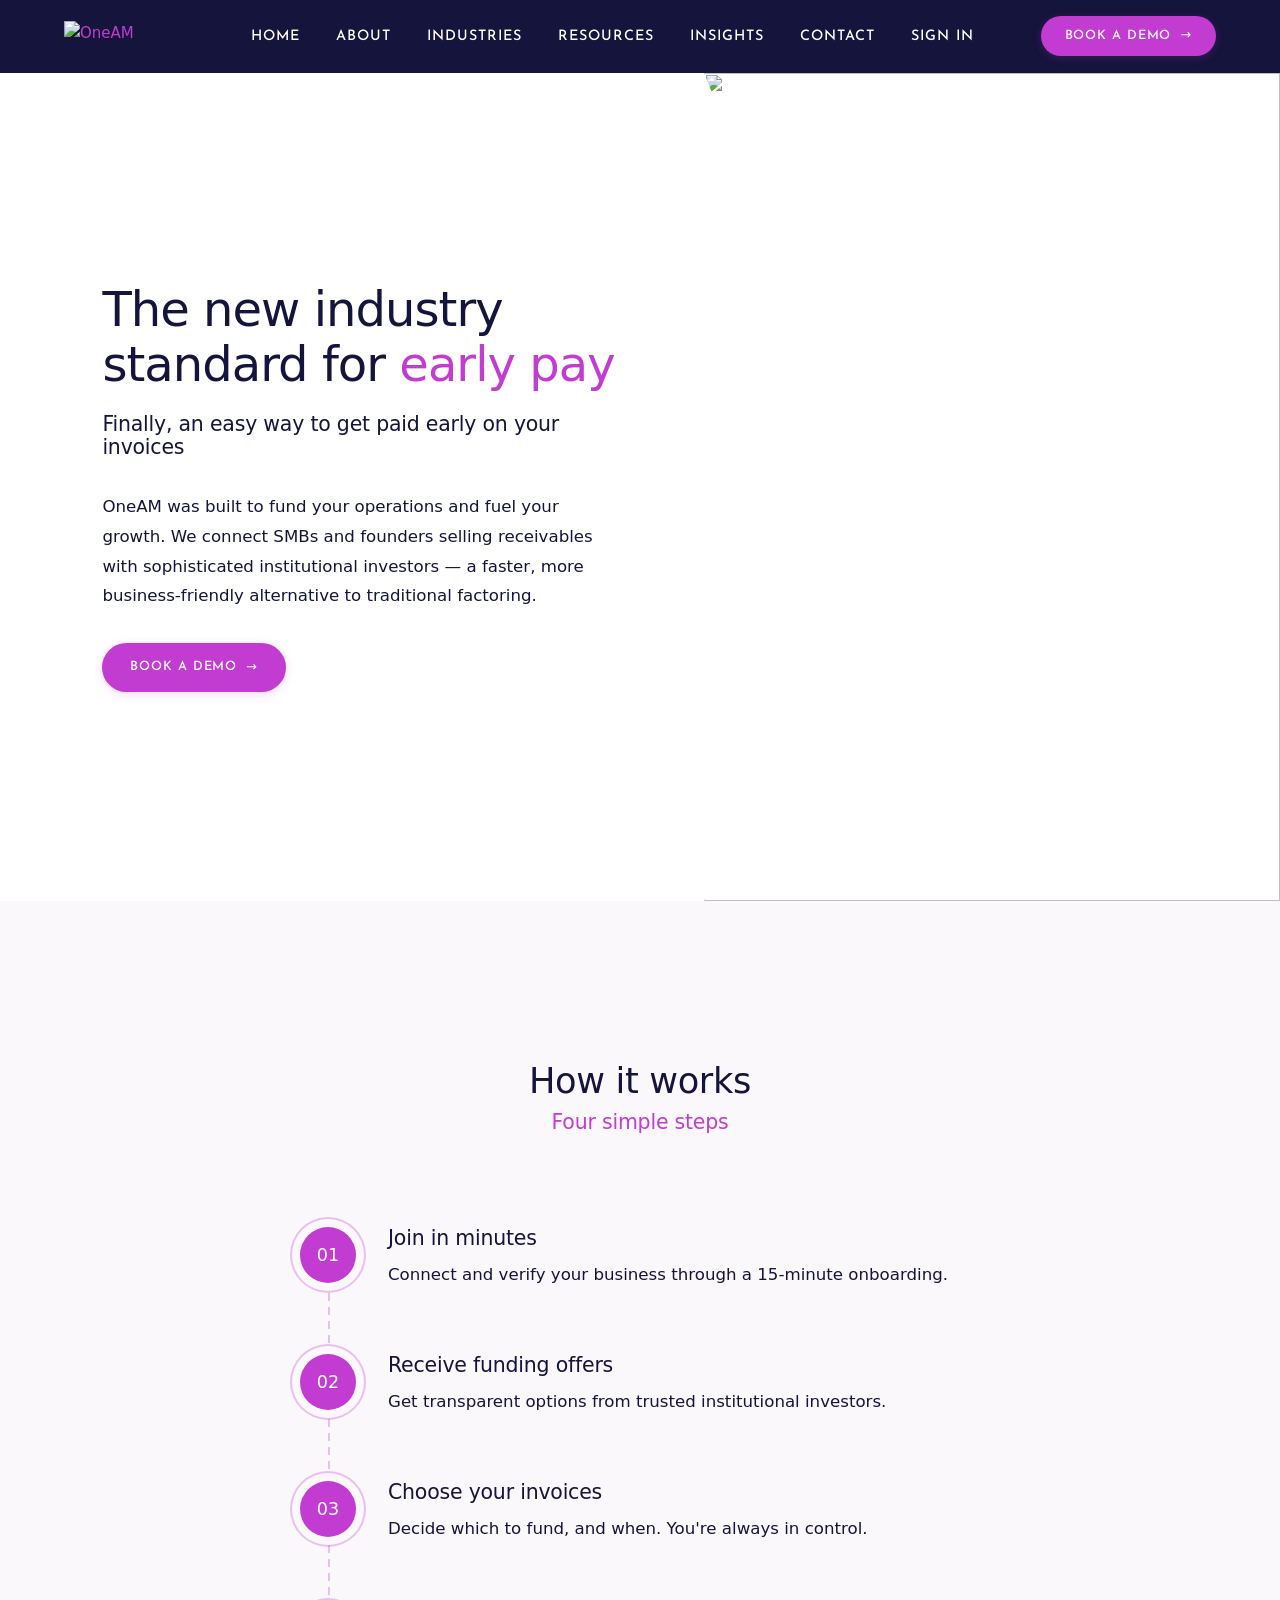
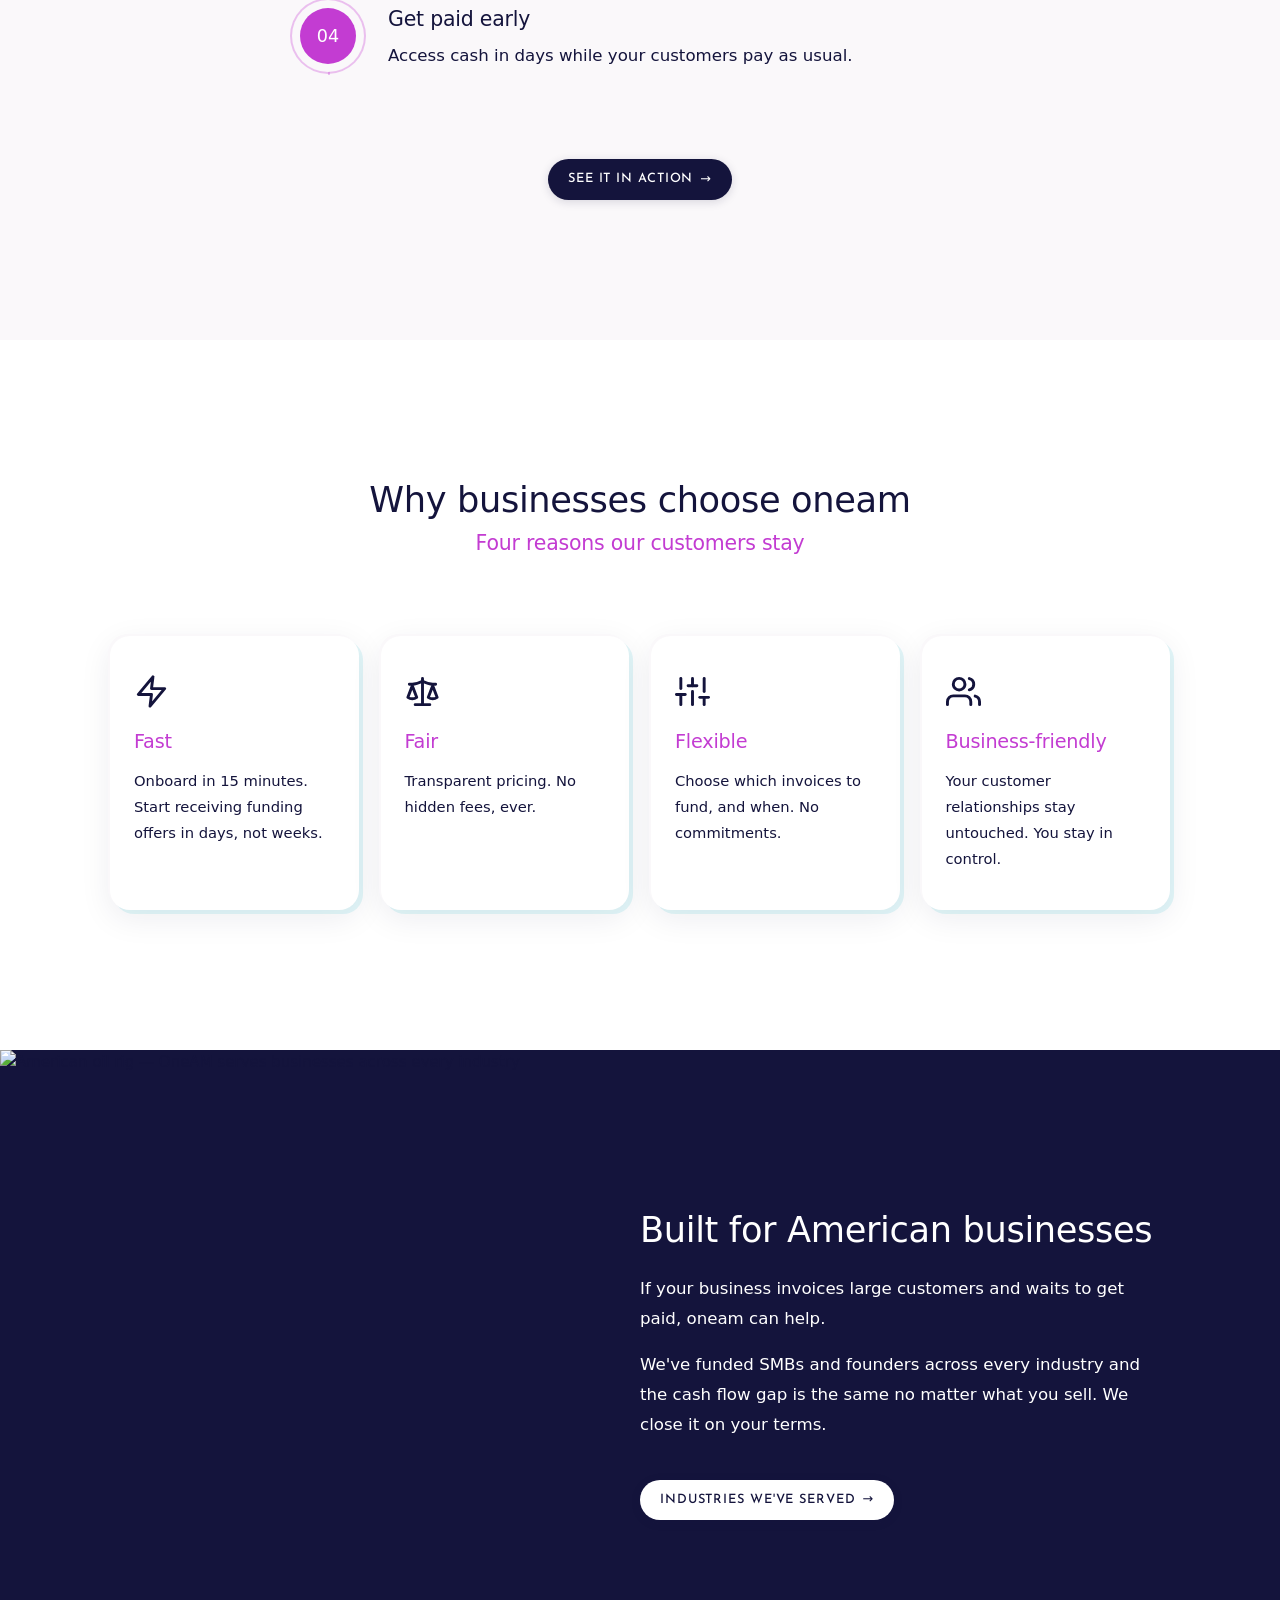
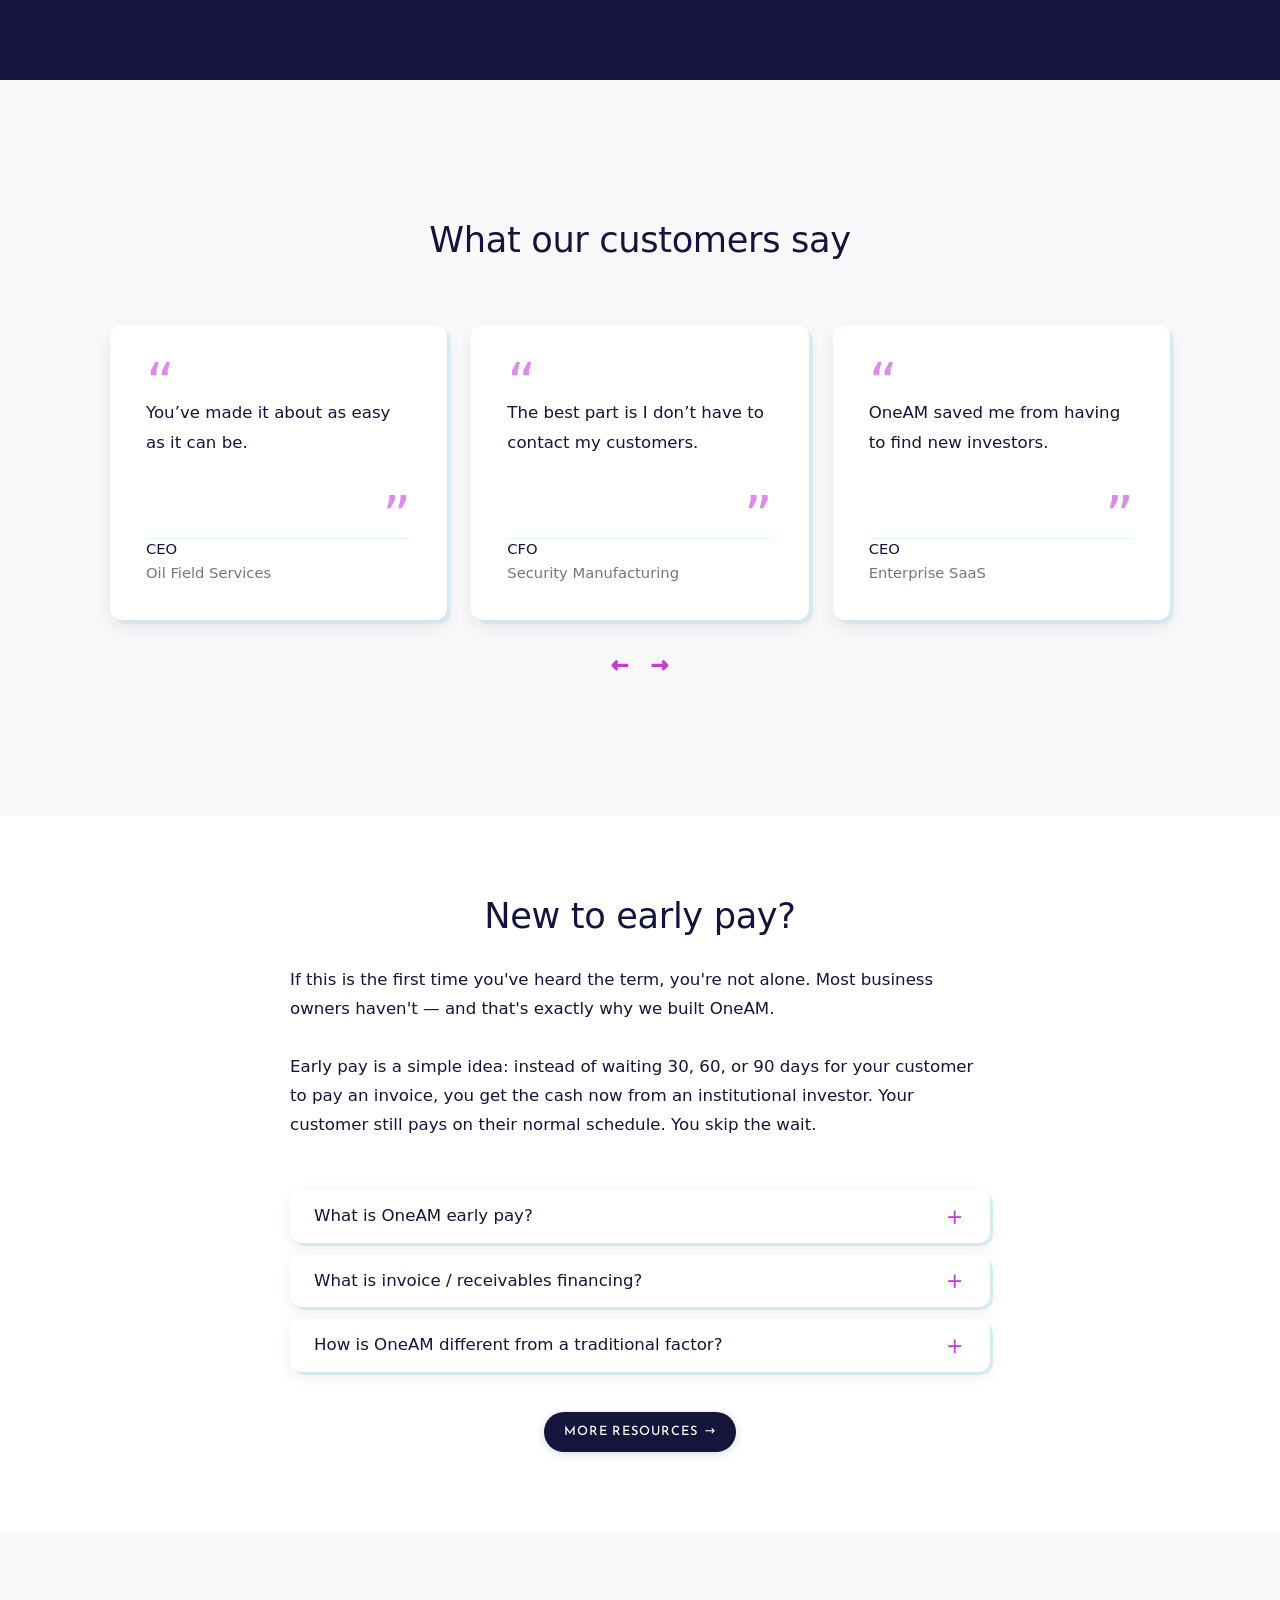
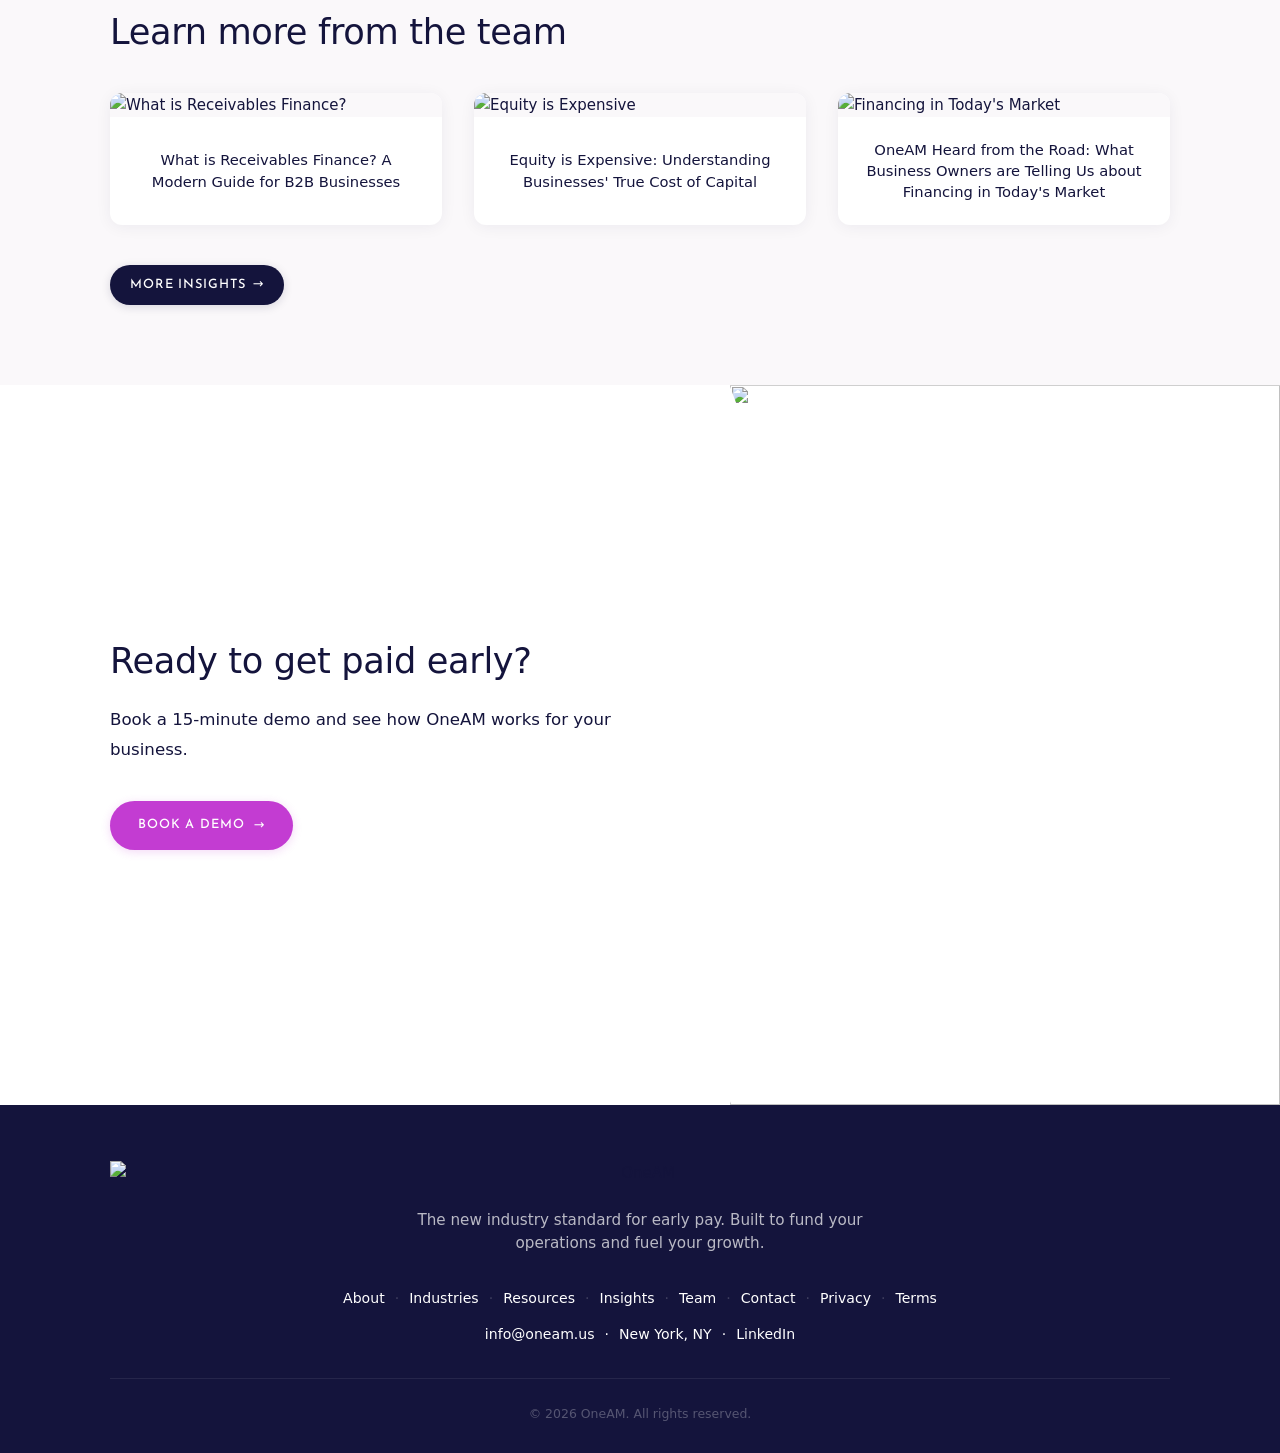
==== commit 4542dbde: "change quote mark formatting, added closing quote" ====
--- a/index.html
+++ b/index.html
@@ -683,6 +683,7 @@
           <div class="testimonial-card">
             <div class="testimonial-mark">&ldquo;</div>
             <p class="testimonial-quote">You&rsquo;ve made it about as easy as it can be.</p>
+            <div class="testimonial-mark testimonial-mark--close">&rdquo;</div>
             <div class="testimonial-attribution">
               <div class="testimonial-name">CEO</div>
               <div class="testimonial-role">Oil Field Services</div>
@@ -692,6 +693,7 @@
           <div class="testimonial-card">
             <div class="testimonial-mark">&ldquo;</div>
             <p class="testimonial-quote">The best part is I don&rsquo;t have to contact my customers.</p>
+            <div class="testimonial-mark testimonial-mark--close">&rdquo;</div>
             <div class="testimonial-attribution">
               <div class="testimonial-name">CFO</div>
               <div class="testimonial-role">Security Manufacturing</div>
@@ -701,6 +703,7 @@
           <div class="testimonial-card">
             <div class="testimonial-mark">&ldquo;</div>
             <p class="testimonial-quote">OneAM saved me from having to find new investors.</p>
+            <div class="testimonial-mark testimonial-mark--close">&rdquo;</div>
             <div class="testimonial-attribution">
               <div class="testimonial-name">CEO</div>
               <div class="testimonial-role">Enterprise SaaS</div>
@@ -710,6 +713,7 @@
           <div class="testimonial-card">
             <div class="testimonial-mark">&ldquo;</div>
             <p class="testimonial-quote">I&rsquo;d like to use OneAM strategically with our blue&#8209;chip clients.</p>
+            <div class="testimonial-mark testimonial-mark--close">&rdquo;</div>
             <div class="testimonial-attribution">
               <div class="testimonial-name">Owner</div>
               <div class="testimonial-role">Strategy Consulting</div>
@@ -719,6 +723,7 @@
           <div class="testimonial-card">
             <div class="testimonial-mark">&ldquo;</div>
             <p class="testimonial-quote">Onboarding feels as fast as an F1 pit stop.</p>
+            <div class="testimonial-mark testimonial-mark--close">&rdquo;</div>
             <div class="testimonial-attribution">
               <div class="testimonial-name">CEO</div>
               <div class="testimonial-role">Cybersecurity</div>
@@ -728,6 +733,7 @@
           <div class="testimonial-card">
             <div class="testimonial-mark">&ldquo;</div>
             <p class="testimonial-quote">Very elegant.</p>
+            <div class="testimonial-mark testimonial-mark--close">&rdquo;</div>
             <div class="testimonial-attribution">
               <div class="testimonial-name">COO</div>
               <div class="testimonial-role">Architectural Firm</div>
@@ -737,6 +743,7 @@
           <div class="testimonial-card">
             <div class="testimonial-mark">&ldquo;</div>
             <p class="testimonial-quote">OneAM truly changes the game for us.</p>
+            <div class="testimonial-mark testimonial-mark--close">&rdquo;</div>
             <div class="testimonial-attribution">
               <div class="testimonial-name">CEO</div>
               <div class="testimonial-role">Apparel Brand</div>
@@ -746,6 +753,7 @@
           <div class="testimonial-card">
             <div class="testimonial-mark">&ldquo;</div>
             <p class="testimonial-quote">We talk to everyone in the market. OneAM is very differentiated.</p>
+            <div class="testimonial-mark testimonial-mark--close">&rdquo;</div>
             <div class="testimonial-attribution">
               <div class="testimonial-name">CFO</div>
               <div class="testimonial-role">Technology Staffing</div>
@@ -755,6 +763,7 @@
           <div class="testimonial-card">
             <div class="testimonial-mark">&ldquo;</div>
             <p class="testimonial-quote">An incredible platform.</p>
+            <div class="testimonial-mark testimonial-mark--close">&rdquo;</div>
             <div class="testimonial-attribution">
               <div class="testimonial-name">CEO</div>
               <div class="testimonial-role">Enterprise SaaS</div>
@@ -764,6 +773,7 @@
           <div class="testimonial-card">
             <div class="testimonial-mark">&ldquo;</div>
             <p class="testimonial-quote">Our customers&rsquo; payment terms make it difficult to cover payroll. This is a great, easy solution.</p>
+            <div class="testimonial-mark testimonial-mark--close">&rdquo;</div>
             <div class="testimonial-attribution">
               <div class="testimonial-name">Owner</div>
               <div class="testimonial-role">Strategy Consulting</div>
--- a/components.css
+++ b/components.css
@@ -522,21 +522,27 @@
 
 .testimonial-mark {
   font-family: var(--font-brand);
-  font-size: 4.8rem;
-  color: var(--fuchsia);
+  font-size: 3.5rem;
+  color: var(--fuchsia-60);
   line-height: 0.8;
-  margin-bottom: 0.15rem;
+  margin-bottom: -0.5rem;
+}
+
+.testimonial-mark--close {
+  text-align: right;
+  margin-bottom: 0;
+  margin-top: -1.5rem;
 }
 
 .testimonial-quote {
   font-size: var(--fs-p1);
   line-height: 1.8;
-  margin-bottom: 1.5rem;
+  margin-bottom: 0;
   flex: 1;
 }
 
 .testimonial-attribution {
-  padding-top: 1rem;
+  padding-top: 0rem;
   border-top: 1px solid var(--teal-alpha-15);
 }
 
@@ -577,6 +583,7 @@
   line-height: 1;
   padding: 0;
   transition: color var(--transition-base);
+  -webkit-text-stroke: 1.5px currentColor;
 }
 
 .carousel-arrow--prev:hover,
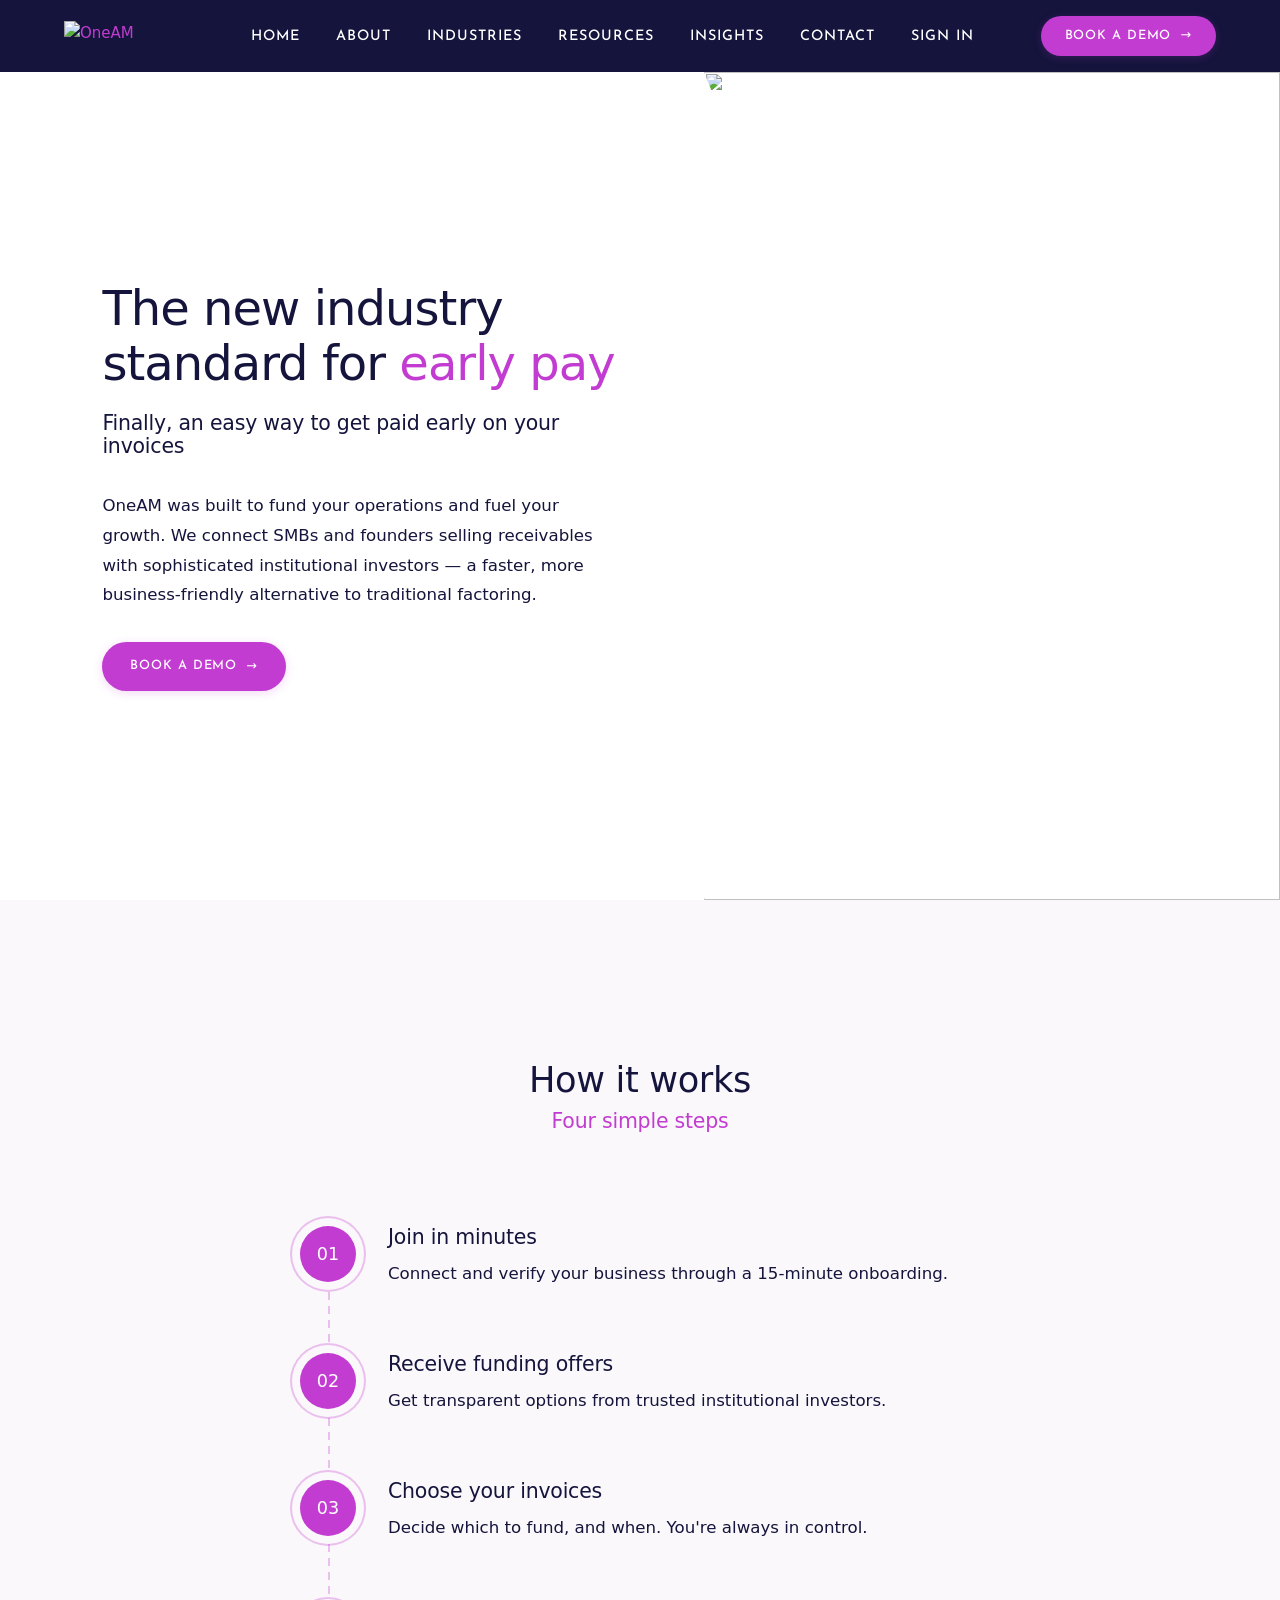
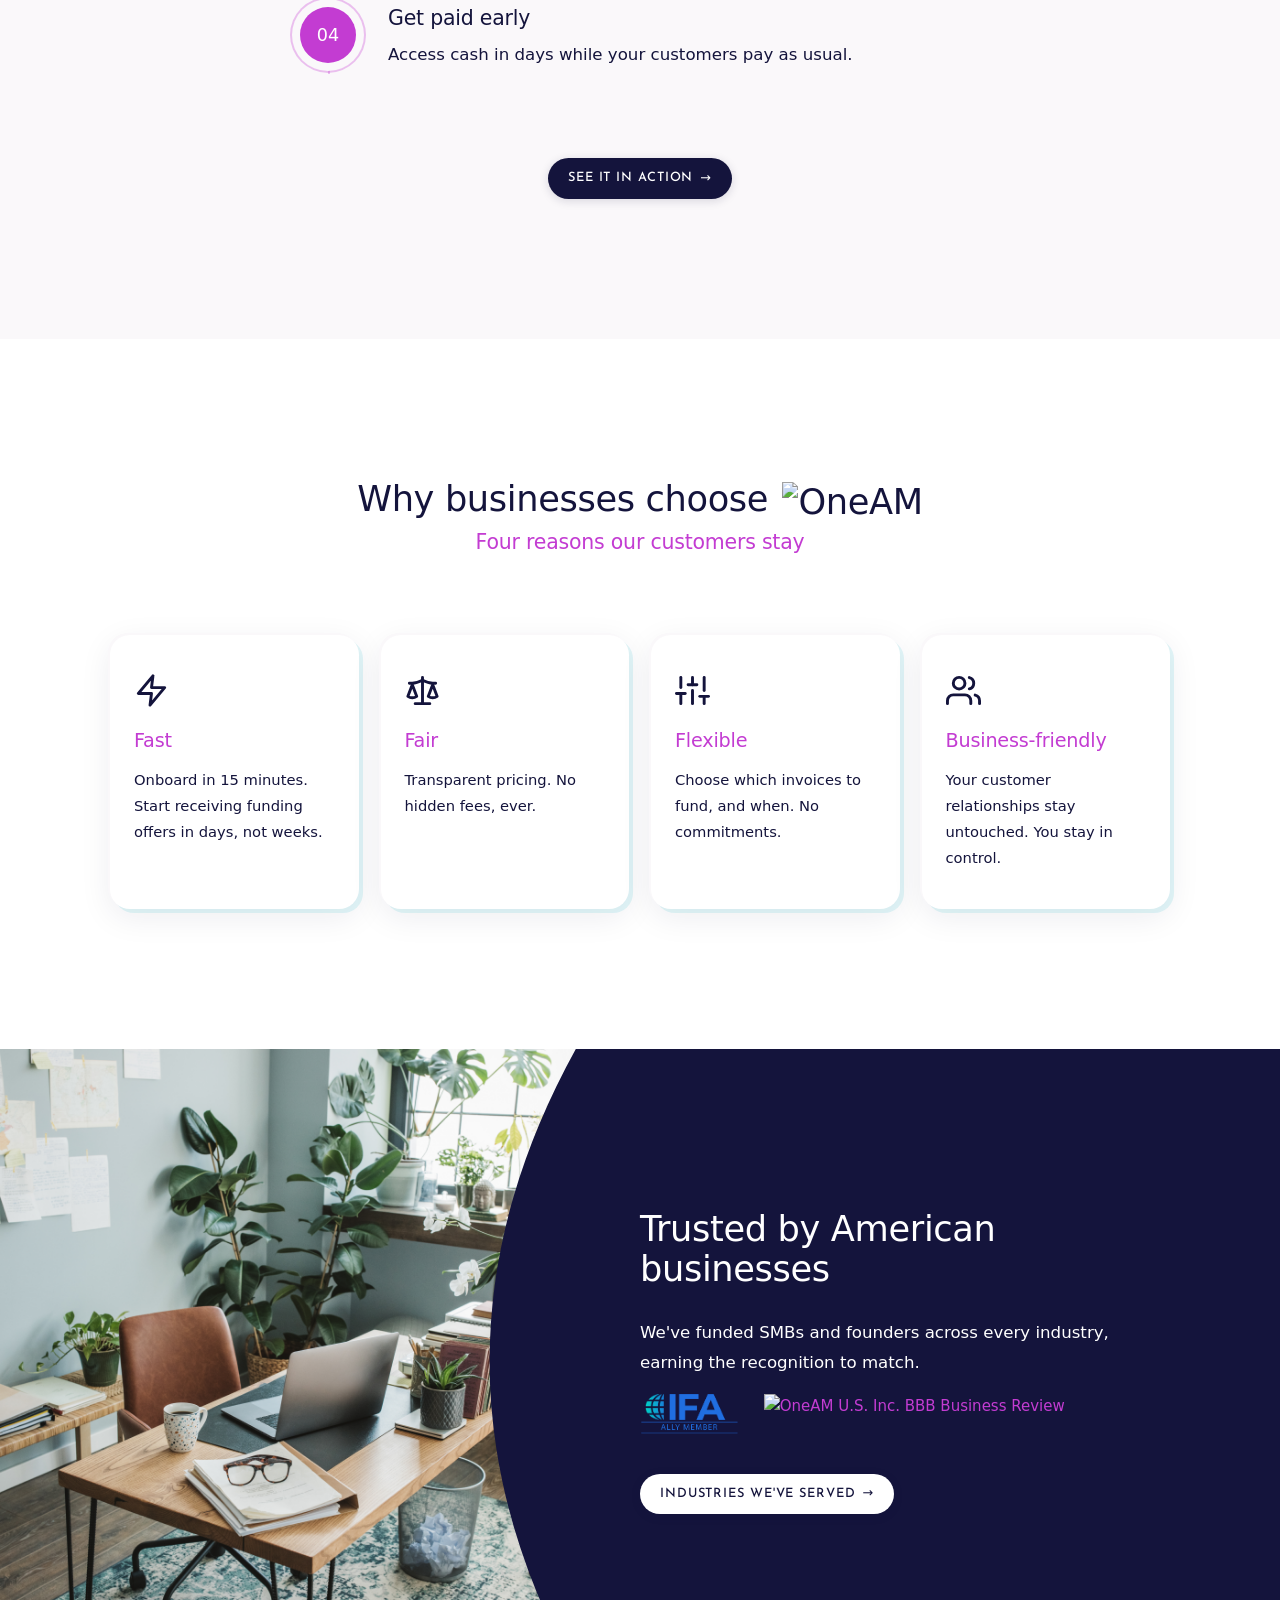
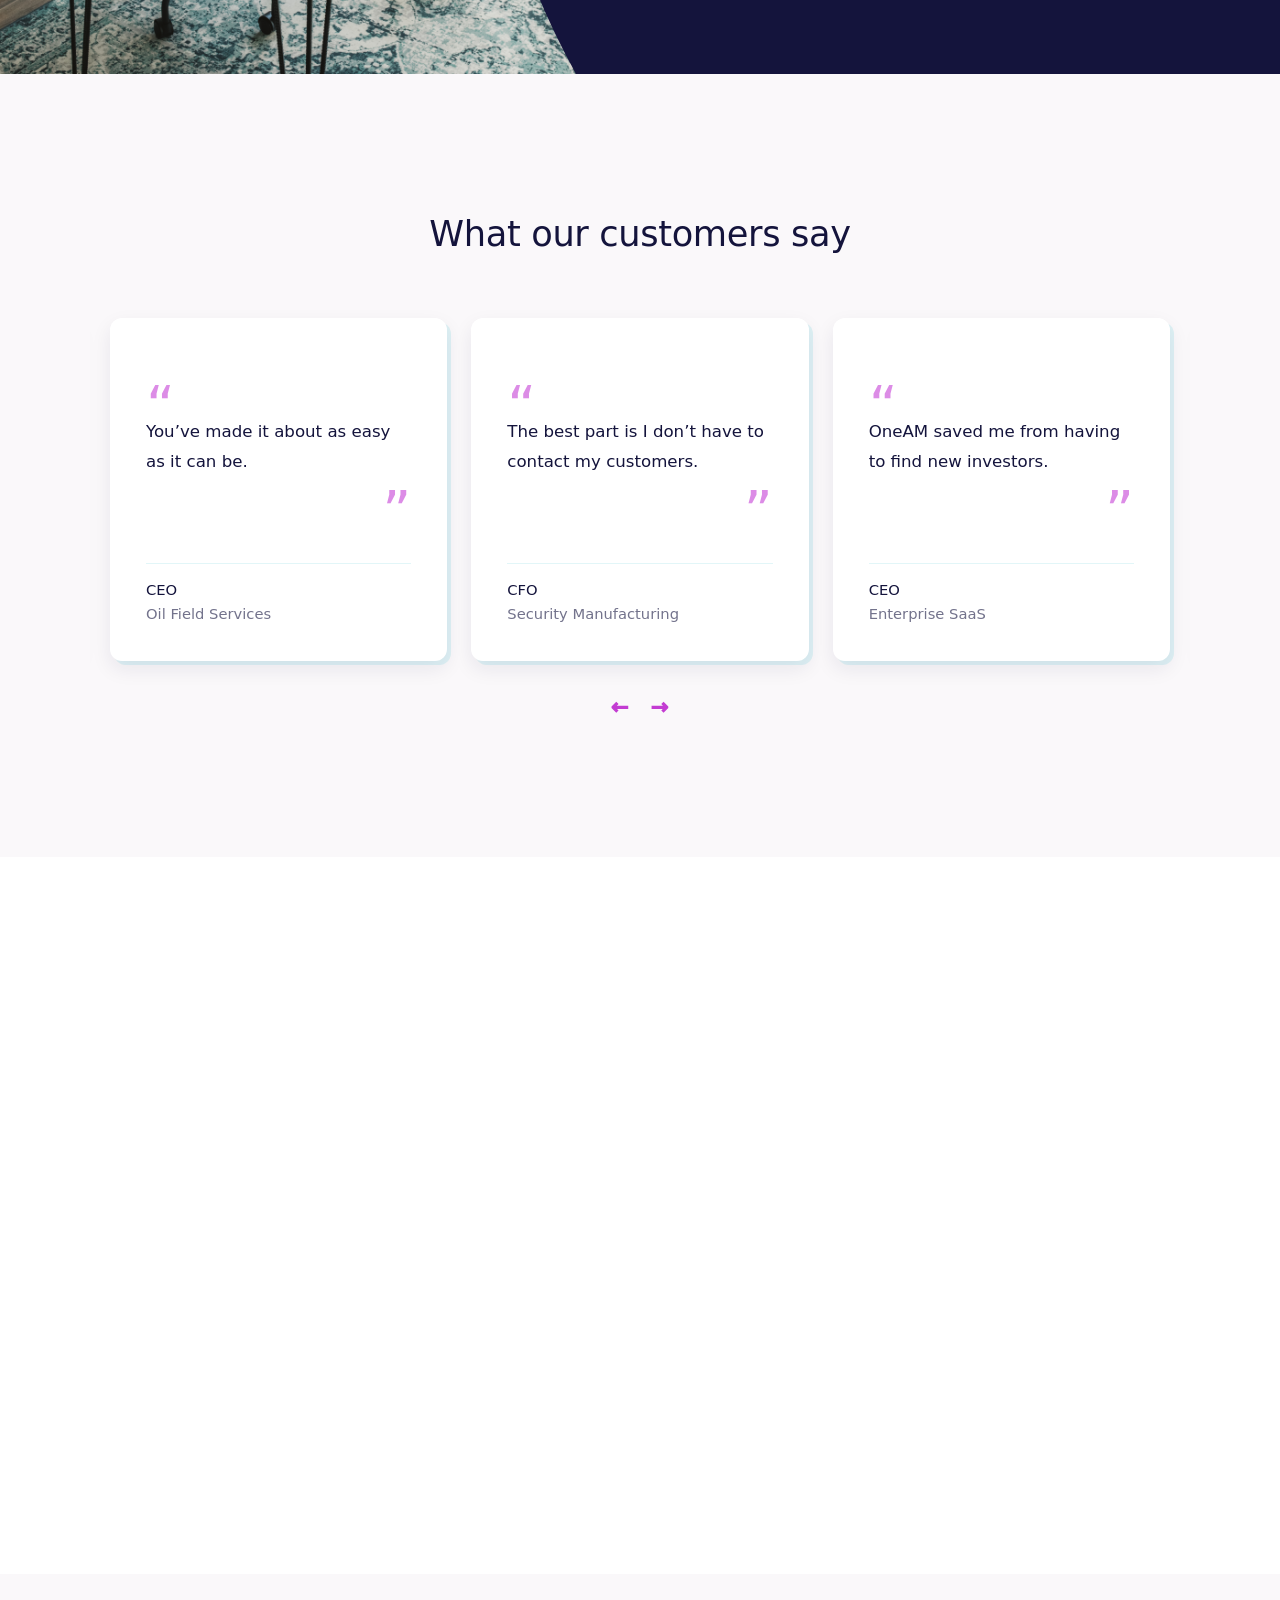
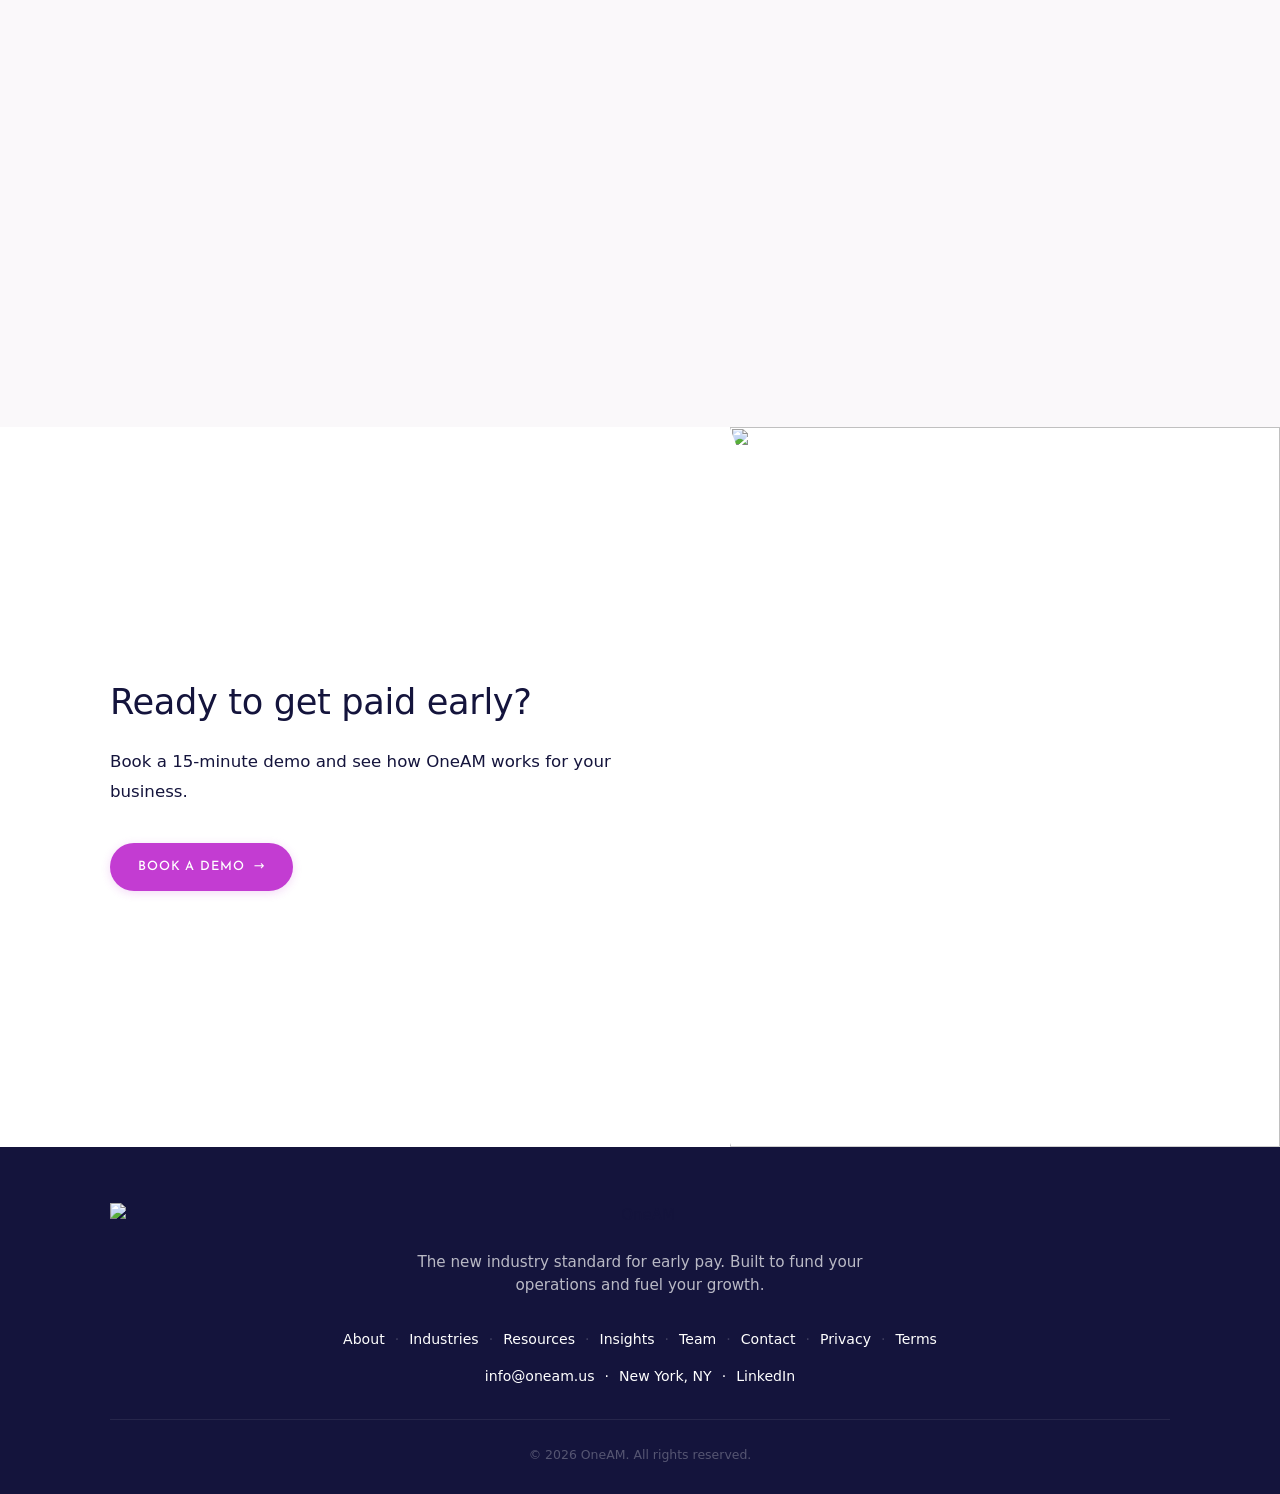
==== commit 1b239f58: "mobile mods, accreditation additions" ====
--- a/index.html
+++ b/index.html
@@ -51,9 +51,10 @@
 }
 
 .hero-image {
-  flex: 1;
   position: relative;
-  clip-path: url(#clip-image-right);
+}
+@media (min-width: 769px) {
+  .hero-image { flex: 1; clip-path: url(#clip-image-right); }
 }
 
 .hero-image img {
@@ -247,9 +248,10 @@
 }
 
 .american-biz__image-wrap {
-  flex: 1;
   position: relative;
-  clip-path: url(#clip-image-left);
+}
+@media (min-width: 769px) {
+  .american-biz__image-wrap { flex: 1; clip-path: url(#clip-image-left); }
 }
 
 .american-biz__content {
@@ -263,7 +265,7 @@
 }
 
 .american-biz h2 {
-  margin-bottom: clamp(16px, 2vw, 24px);
+  margin-bottom: clamp(20px, 2.5vw, 28px);
 }
 
 .american-biz .section-label { color: var(--fuchsia-60); }
@@ -276,7 +278,26 @@
 
 .american-biz p:last-of-type { margin-bottom: 0; }
 
-.american-biz__cta { margin-top: clamp(28px, 3.5vw, 40px); }
+.american-biz__badges {
+  display: flex;
+  align-items: flex-start;
+  gap: clamp(16px, 2vw, 28px);
+  margin-top: 1rem;
+  margin-bottom: clamp(28px, 3.5vw, 36px);
+}
+
+.american-biz__badges img {
+  height: 44px;
+  width: auto;
+  display: block;
+  border: 0;
+}
+
+.american-biz__badges a img {
+  height: 41px;
+}
+
+/* .american-biz__cta { margin-top: clamp(20px, 2.5vw, 28px); } */
 
 .american-biz__img {
   position: absolute;
@@ -287,7 +308,7 @@
   width: 100%;
   height: 100%;
   object-fit: cover;
-  object-position: right center;
+  object-position: center center;
   display: block;
 }
 
@@ -370,10 +391,10 @@
 }
 
 .final-cta__image {
-  flex: 1;
   position: relative;
-  clip-path: url(#clip-cta-right);
-  margin-left: 2%;
+}
+@media (min-width: 769px) {
+  .final-cta__image { flex: 1; margin-left: 2%; clip-path: url(#clip-cta-right); }
 }
 
 .final-cta__image img {
@@ -412,28 +433,35 @@
 
   .hero-content {
     flex: none;
+    padding-left: clamp(24px, 5vw, 48px);
+    padding-right: clamp(24px, 5vw, 48px);
     padding-bottom: 0;
+    text-align: center;
+    align-items: center;
   }
 
-  .hero-image {
+  .american-biz__grid { flex-direction: column; }
+
+  .american-biz__image-wrap {
     flex: none;
-    height: 280px;
-    clip-path: none;
-  }
-
-  .american-biz__grid { flex-direction: column; }
-
-  .american-biz__image-wrap {
-    clip-path: none;
-    height: 280px;
-    order: 1;
+    height: 220px;
+    clip-path: url(#clip-image-top);
+    order: 2;
   }
 
   .american-biz__content {
     flex: none;
-    order: 2;
-    padding-right: clamp(32px, 5vw, 72px);
+    order: 1;
+    padding-left: clamp(24px, 5vw, 48px);
+    padding-right: clamp(24px, 5vw, 48px);
+    padding-bottom: 2rem;
+    text-align: center;
+    align-items: center;
   }
+
+  .american-biz__badges { justify-content: center; }
+
+  .american-biz__cta { margin-top: 4rem; }
 
   .final-cta__inner {
     flex-direction: column;
@@ -442,13 +470,10 @@
 
   .final-cta__content {
     flex: none;
-    padding-left: clamp(32px, 5vw, 72px);
-  }
-
-  .final-cta__image {
-    flex: none;
-    height: 280px;
-    clip-path: none;
+    padding-left: clamp(24px, 5vw, 48px);
+    padding-right: clamp(24px, 5vw, 48px);
+    text-align: center;
+    align-items: center;
   }
 
   .steps-path-vertical { display: none; }
@@ -493,7 +518,7 @@
 <nav class="nav" id="mainNav">
   <div class="container">
     <div class="nav-inner">
-      <a href="#" class="nav-logo">
+      <a href="index.html" class="nav-logo">
         <img src="Logo 01 Primary/OneAM-Logo-White-Color.svg" alt="OneAM" width="120" height="30">
       </a>
 
@@ -603,7 +628,7 @@
 <section class="why-choose" id="why">
   <div class="container">
     <div class="why-choose-heading reveal">
-      <h2>Why businesses choose one<span style="font-weight:300">am</span></h2>
+      <h2>Why businesses choose <img src="Logo 01 Primary/OneAM-Logo-Navy-Color.svg" alt="OneAM" class="logo-inline"></h2>
     </div>
     <h3 class="why-choose-sub fuchsia reveal">Four reasons our customers stay</h3>
 
@@ -651,14 +676,19 @@
   <div class="american-biz__grid">
     <div class="american-biz__image-wrap reveal">
       <div class="american-biz__img">
-        <img src="image_assets/aerial_trucks.jpg" alt="American oil rig — OneAM serves businesses across every industry">
+        <img src="image_assets/desk.jpg" alt="American oil rig — OneAM serves businesses across every industry">
       </div>
     </div>
     <div class="american-biz__content reveal">
       <div>
-        <h2>Built for American businesses</h2>
-        <p>If your business invoices large customers and waits to get paid, oneam can help.</p>
-        <p>We've funded SMBs and founders across every industry and the cash flow gap is the same no matter what you sell. We close it on your terms.</p>
+        <h2>Trusted by American businesses</h2>
+        <p>We've funded SMBs and founders across every industry, earning the recognition to match.</p>
+        <div class="american-biz__badges">
+          <img src="image_assets/IFA Ally Member.png" alt="IFA Ally Member">
+          <a href="https://www.bbb.org/us/ny/new-york/profile/factoring-services/oneam-u-s-inc-0121-87184598/#sealclick" target="_blank" rel="nofollow">
+            <img src="https://seal-newyork.bbb.org/seals/gray-seal-293-61-whitetxt-bbb-87184598.png" alt="OneAM U.S. Inc. BBB Business Review">
+          </a>
+        </div>
         <div class="american-biz__cta">
           <a href="#industries" class="btn-light-sm">Industries we've served <span class="arrow">&rarr;</span></a>
         </div>
--- a/components.css
+++ b/components.css
@@ -176,12 +176,6 @@
   top: 0;
   z-index: 1000;
   background: var(--navy);
-  transition: border-color var(--transition-base);
-  border-bottom: 1px solid transparent;
-}
-
-.nav.scrolled {
-  border-bottom-color: var(--navy-alpha-08);
 }
 
 .nav .container {
@@ -286,6 +280,7 @@
   margin-top: 24px;
   text-align: center;
   justify-content: center;
+  color: var(--white);
 }
 
 
@@ -525,24 +520,25 @@
   font-size: 3.5rem;
   color: var(--fuchsia-60);
   line-height: 0.8;
-  margin-bottom: -0.5rem;
+  margin-top: auto;
+  margin-bottom: -0.75rem;
 }
 
 .testimonial-mark--close {
   text-align: right;
   margin-bottom: 0;
-  margin-top: -1.5rem;
+  margin-top: 0.75rem;
 }
 
 .testimonial-quote {
   font-size: var(--fs-p1);
   line-height: 1.8;
   margin-bottom: 0;
-  flex: 1;
 }
 
 .testimonial-attribution {
-  padding-top: 0rem;
+  margin-top: auto;
+  padding-top: 1rem;
   border-top: 1px solid var(--teal-alpha-15);
 }
 
@@ -782,6 +778,18 @@
 }
 
 
+/* ── Inline logo in headings ─────────────────────────────────────── */
+/* Use <img class="logo-inline" src="..." alt="OneAM"> inside an <h2> */
+.logo-inline {
+  display: inline-block;
+  height: 0.95em;
+  width: auto;
+  vertical-align: middle;
+  margin-left: 0.1em;
+  margin-bottom: 0.1em;
+}
+
+
 /* ── Reduced motion ──────────────────────────────────────────────── */
 
 @media (prefers-reduced-motion: reduce) {
@@ -800,10 +808,13 @@
 
 @media (max-width: 768px) {
   .nav-links { display: none; }
-  .nav-cta   { display: none; }
-  .hamburger { display: flex; }
-
-  .sticky-cta { bottom: 20px; right: 20px; }
+  .nav-cta         { margin-left: auto; }
+  .nav-cta.hidden  { opacity: 1; pointer-events: auto; }
+  .nav-cta .btn-primary { padding: 8px 14px; font-size: 0.72rem; }
+  .nav-cta .arrow { display: none; }
+  .hamburger { display: flex; margin-left: 12px; }
+
+  .sticky-cta { display: none; }
 
   .why-grid { grid-template-columns: 1fr 1fr; }
 
@@ -814,8 +825,14 @@
   }
 
   .insights-v1__header { justify-content: flex-start; }
+  .insights-v1__cta   { justify-self: center; }
 
   .carousel-btn { display: none; }
+
+  .hero-image       { flex: none; height: 220px; margin-top: 1.5rem; clip-path: url(#clip-image-top); }
+  .final-cta__image { flex: none; height: 220px; margin-top: 1.5rem; clip-path: url(#clip-image-top); }
+
+  .page-header { text-align: center; }
 }
 
 
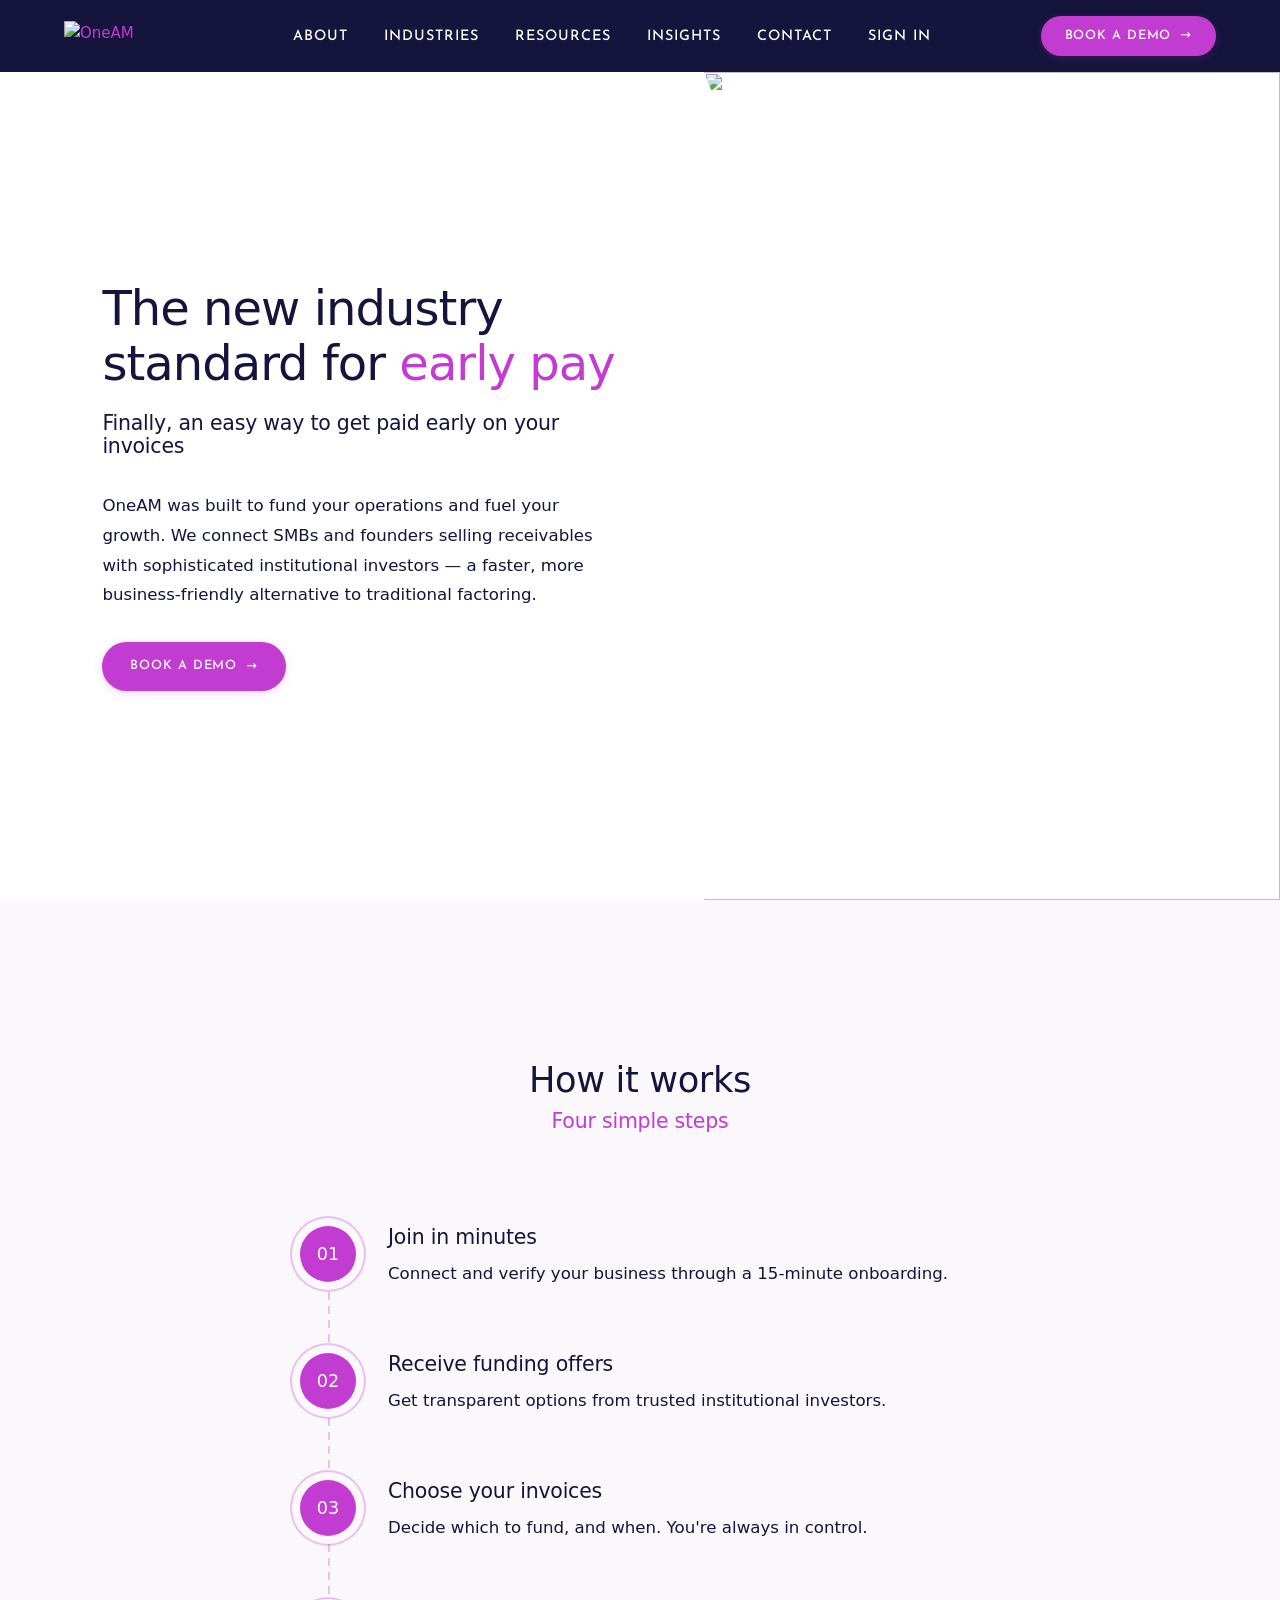
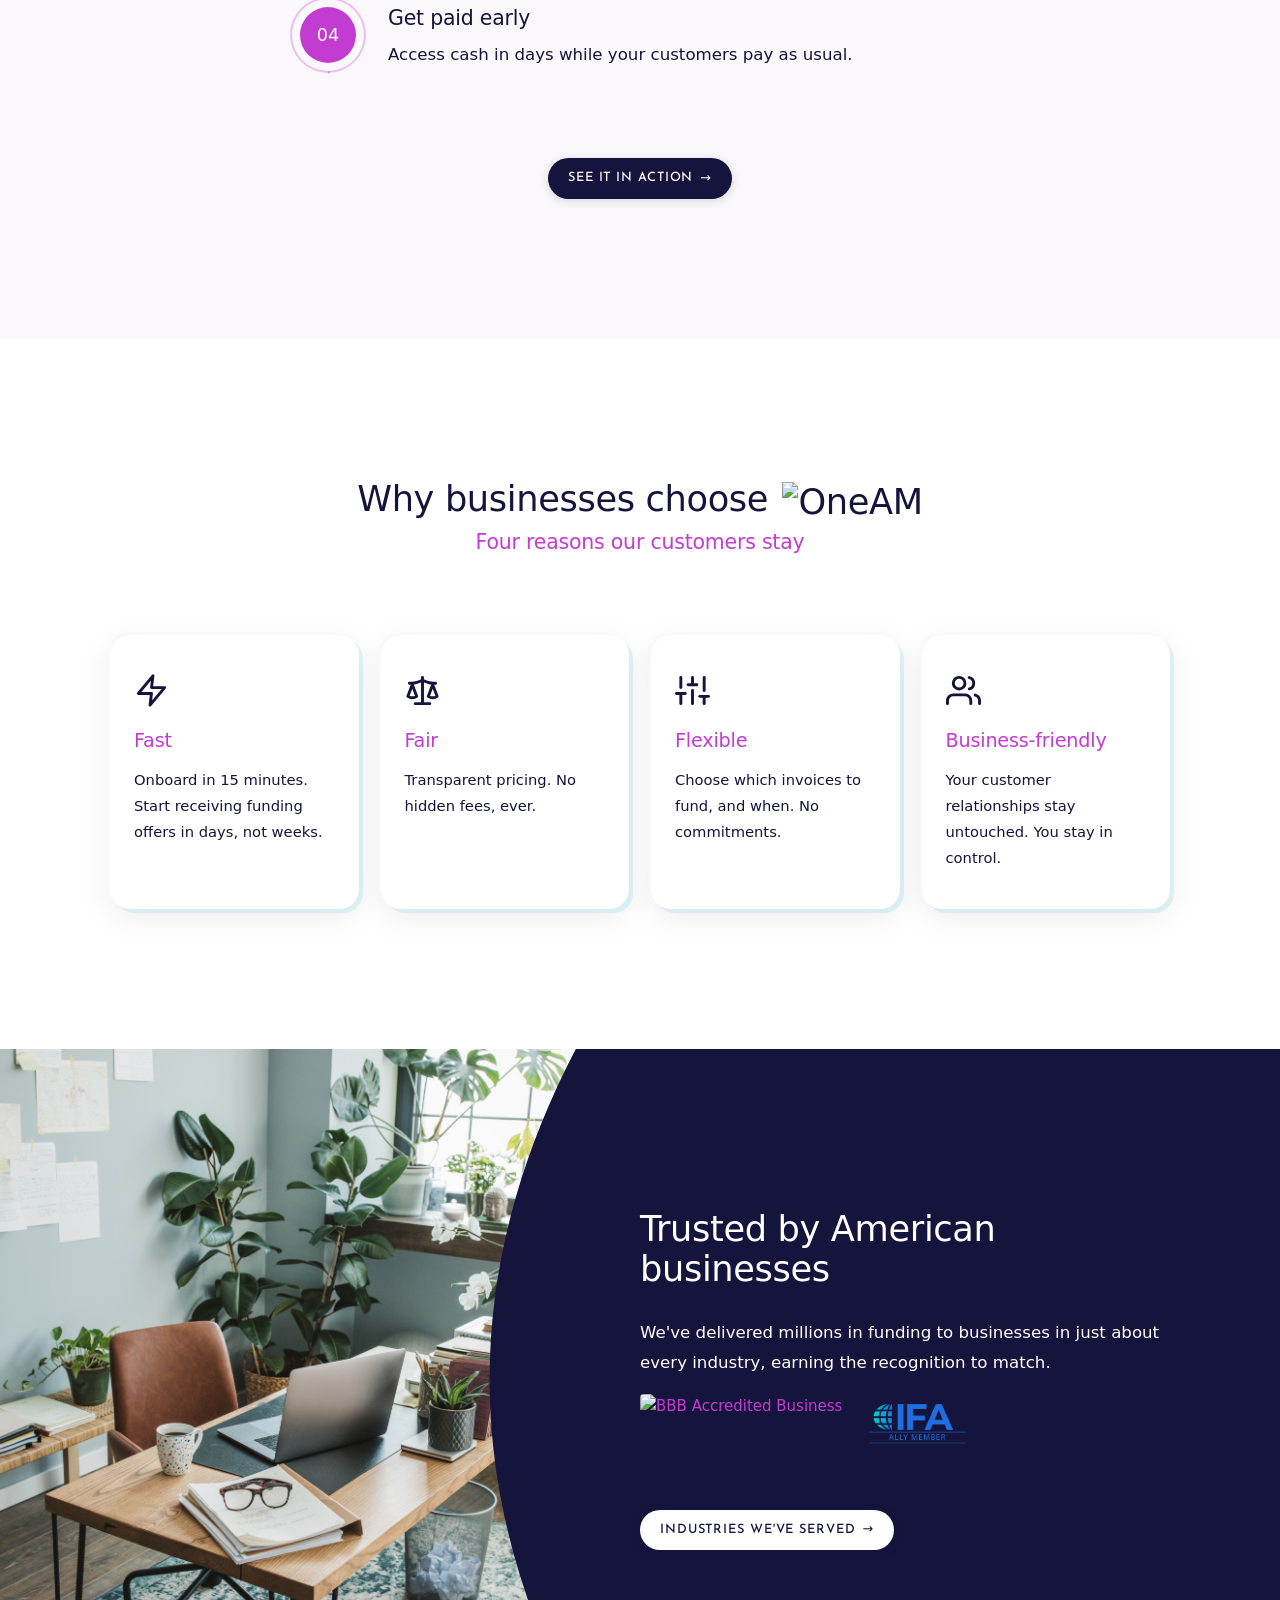
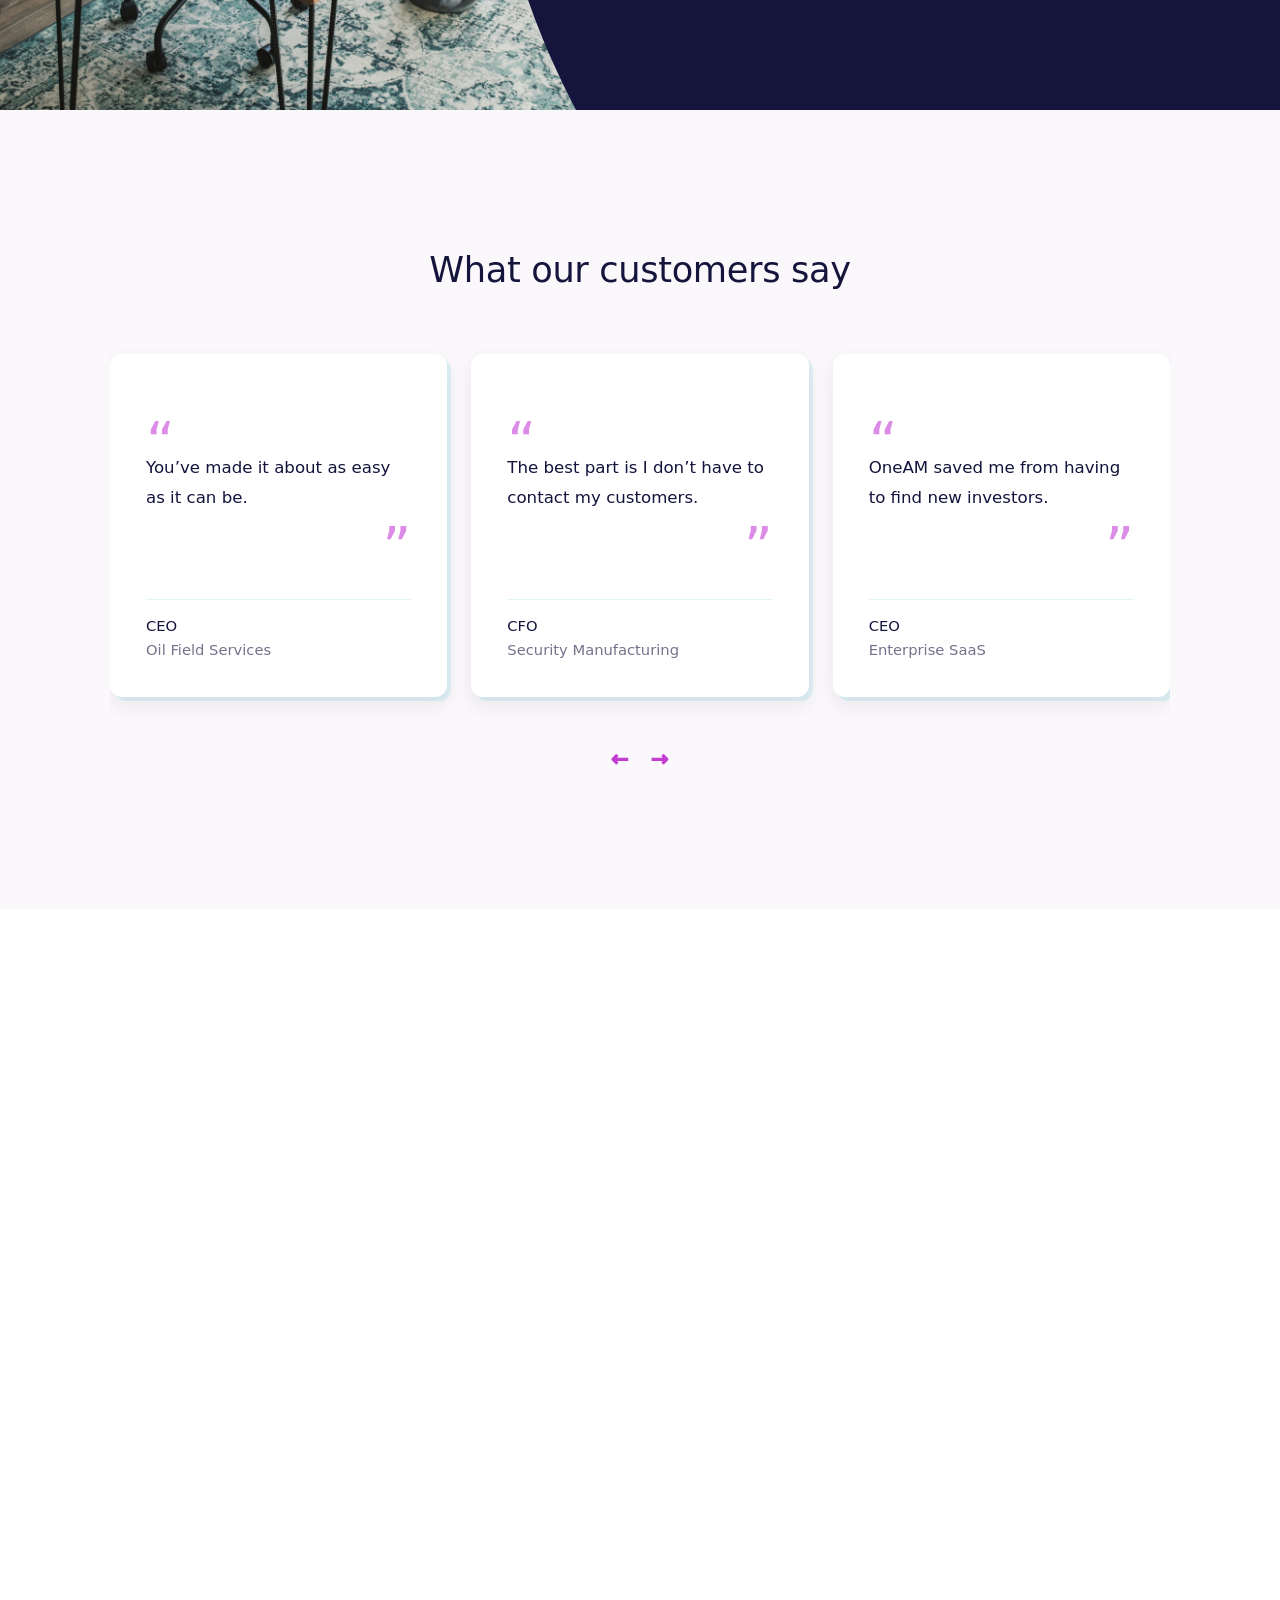
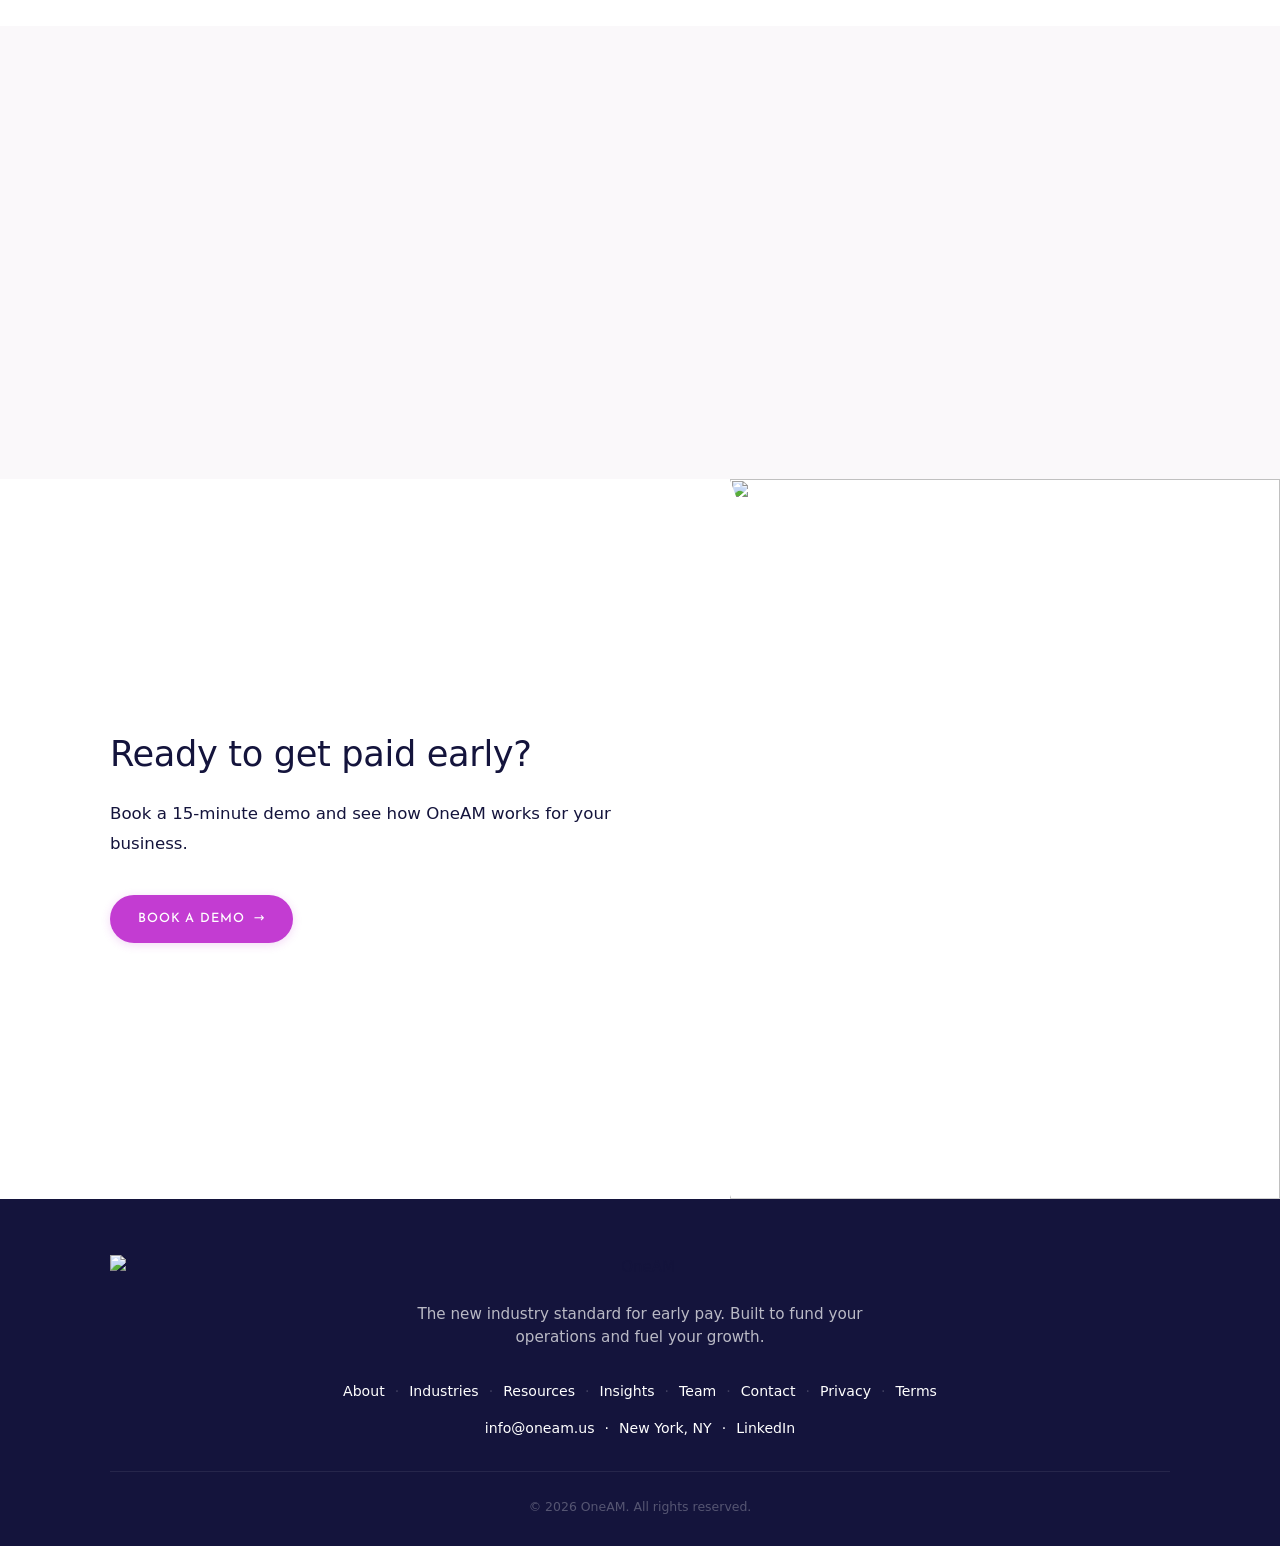
==== commit 8d6a217a: "final touches" ====
--- a/index.html
+++ b/index.html
@@ -280,10 +280,10 @@
 
 .american-biz__badges {
   display: flex;
-  align-items: flex-start;
+  align-items: center;
   gap: clamp(16px, 2vw, 28px);
   margin-top: 1rem;
-  margin-bottom: clamp(28px, 3.5vw, 36px);
+  margin-bottom: clamp(40px, 5vw, 52px);
 }
 
 .american-biz__badges img {
@@ -293,8 +293,9 @@
   border: 0;
 }
 
-.american-biz__badges a img {
-  height: 41px;
+.american-biz__badges .bbb-badge {
+  height: 64px;
+  border-radius: 4px;
 }
 
 /* .american-biz__cta { margin-top: clamp(20px, 2.5vw, 28px); } */
@@ -476,7 +477,6 @@
     align-items: center;
   }
 
-  .steps-path-vertical { display: none; }
 }
 
 
@@ -484,7 +484,6 @@
    RESPONSIVE — 480px (page-specific only)
    ======================================== */
 @media (max-width: 480px) {
-  .step-item { flex-direction: column; align-items: flex-start; }
   .step-waypoint { width: 48px; height: 48px; font-size: 0.95rem; }
   .hero-content {
     padding-left: clamp(24px, 6vw, 32px);
@@ -523,7 +522,6 @@
       </a>
 
       <ul class="nav-links">
-        <li><a href="index.html">Home</a></li>
         <li><a href="about.html">About</a></li>
         <li><a href="industries.html">Industries</a></li>
         <li><a href="Resources.html">Resources</a></li>
@@ -546,7 +544,6 @@
 </nav>
 
 <div class="mobile-menu" id="mobileMenu">
-  <a href="index.html">Home</a>
   <a href="about.html">About</a>
   <a href="industries.html">Industries</a>
   <a href="Resources.html">Resources</a>
@@ -682,12 +679,12 @@
     <div class="american-biz__content reveal">
       <div>
         <h2>Trusted by American businesses</h2>
-        <p>We've funded SMBs and founders across every industry, earning the recognition to match.</p>
+        <p>We've delivered millions in funding to businesses in just about every industry, earning the recognition to match.</p>
         <div class="american-biz__badges">
+          <a href="https://www.bbb.org/us/ny/new-york/profile/factoring-services/oneam-u-s-inc-0121-87184598/#sealclick" target="_blank" rel="nofollow noopener">
+            <img src="https://blue.bbb.org/Files/NYC/Public/ABOnly/Images/AB%20Seals%20for%20Print/accred_bus_black.jpg" alt="BBB Accredited Business" class="bbb-badge">
+          </a>
           <img src="image_assets/IFA Ally Member.png" alt="IFA Ally Member">
-          <a href="https://www.bbb.org/us/ny/new-york/profile/factoring-services/oneam-u-s-inc-0121-87184598/#sealclick" target="_blank" rel="nofollow">
-            <img src="https://seal-newyork.bbb.org/seals/gray-seal-293-61-whitetxt-bbb-87184598.png" alt="OneAM U.S. Inc. BBB Business Review">
-          </a>
         </div>
         <div class="american-biz__cta">
           <a href="#industries" class="btn-light-sm">Industries we've served <span class="arrow">&rarr;</span></a>
--- a/brand.css
+++ b/brand.css
@@ -256,7 +256,7 @@
   background: var(--color-bg);
   line-height: 1.6;
   -webkit-font-smoothing: antialiased;
-  overflow-x: hidden;
+  overflow-x: clip;
 }
 
 img {
--- a/components.css
+++ b/components.css
@@ -490,8 +490,12 @@
 
 /* ── Testimonial carousel ────────────────────────────────────────── */
 
+.carousel-outer {
+  overflow-x: clip;
+}
+
 .carousel-viewport {
-  clip-path: inset(-40px -20px -50px -20px);
+  padding-bottom: 16px;
 }
 
 .carousel-track {
@@ -839,5 +843,6 @@
 /* ── Responsive: 480px ───────────────────────────────────────────── */
 
 @media (max-width: 480px) {
-  .why-grid { grid-template-columns: 1fr; max-width: 420px; margin: 0 auto; }
-}
+  .why-grid          { grid-template-columns: 1fr; max-width: 280px; margin: 0 auto; }
+  .carousel-viewport { max-width: 280px; margin: 0 auto; }
+}
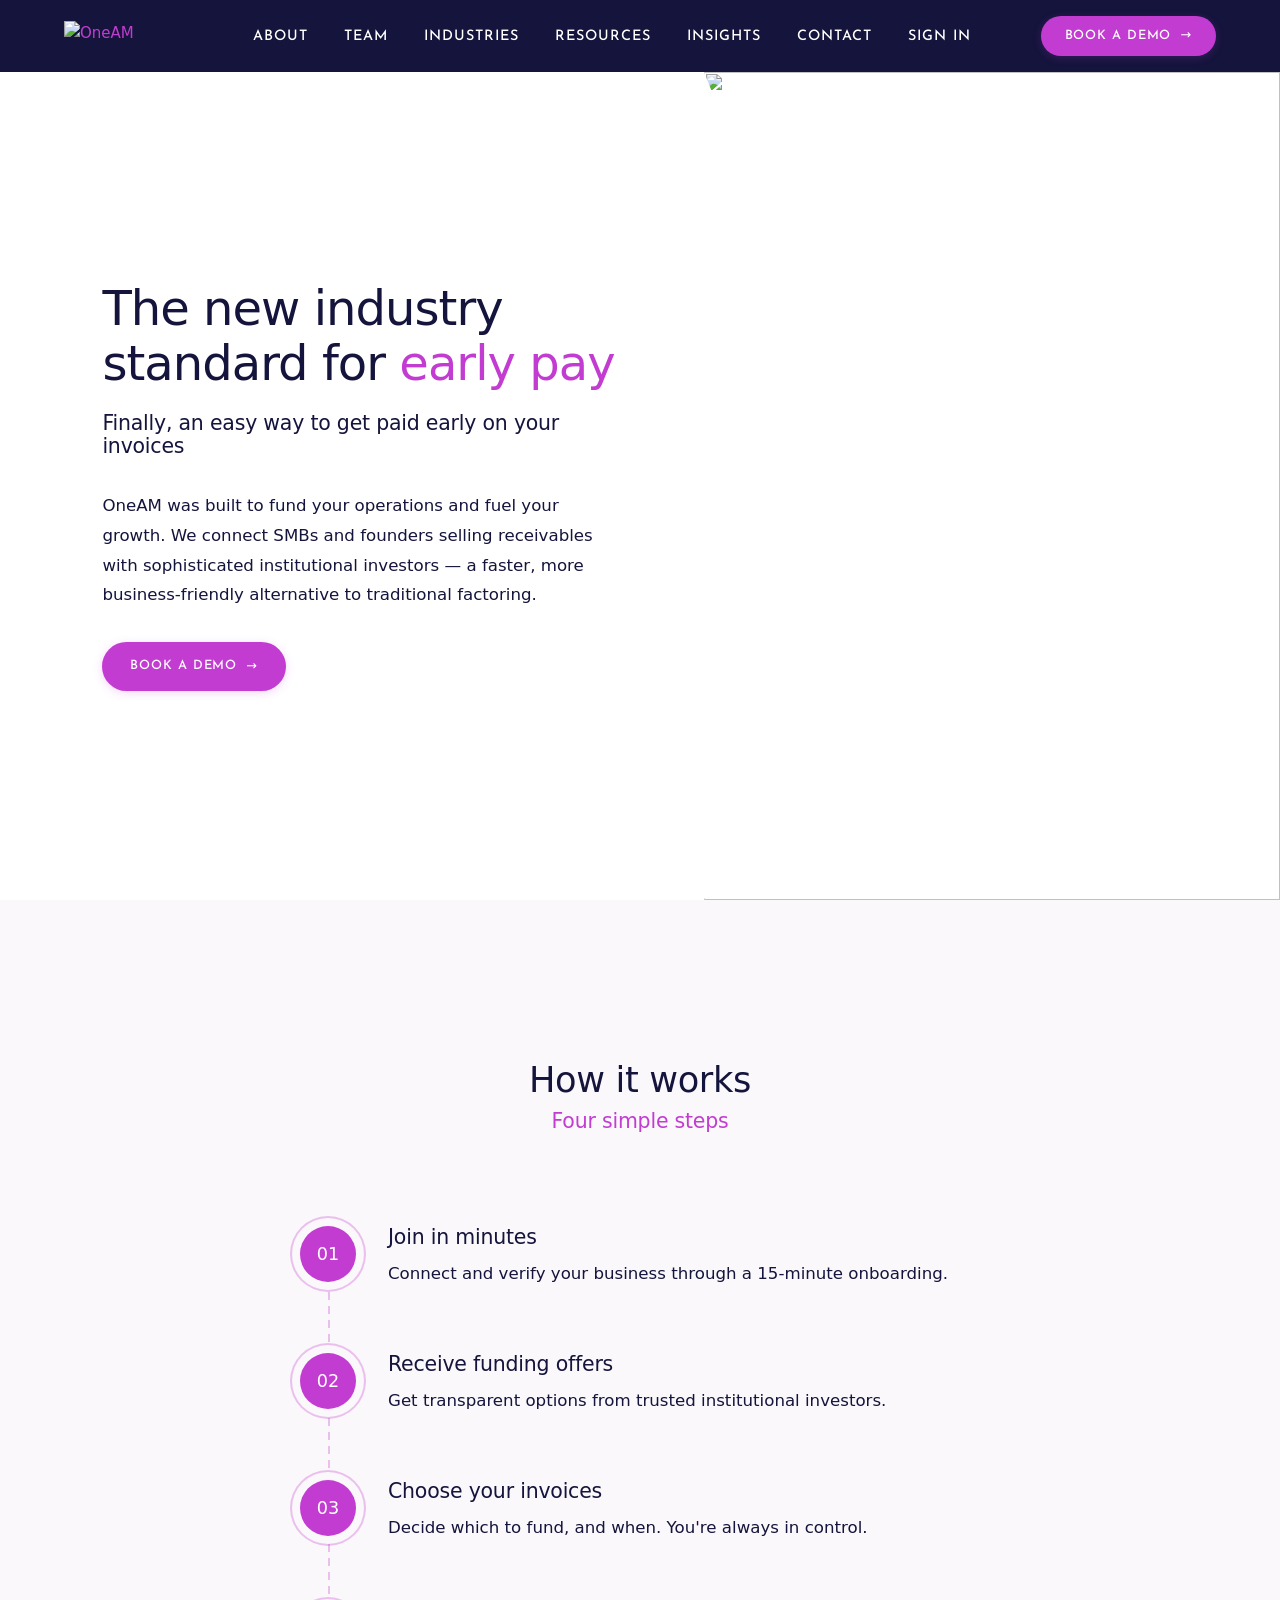
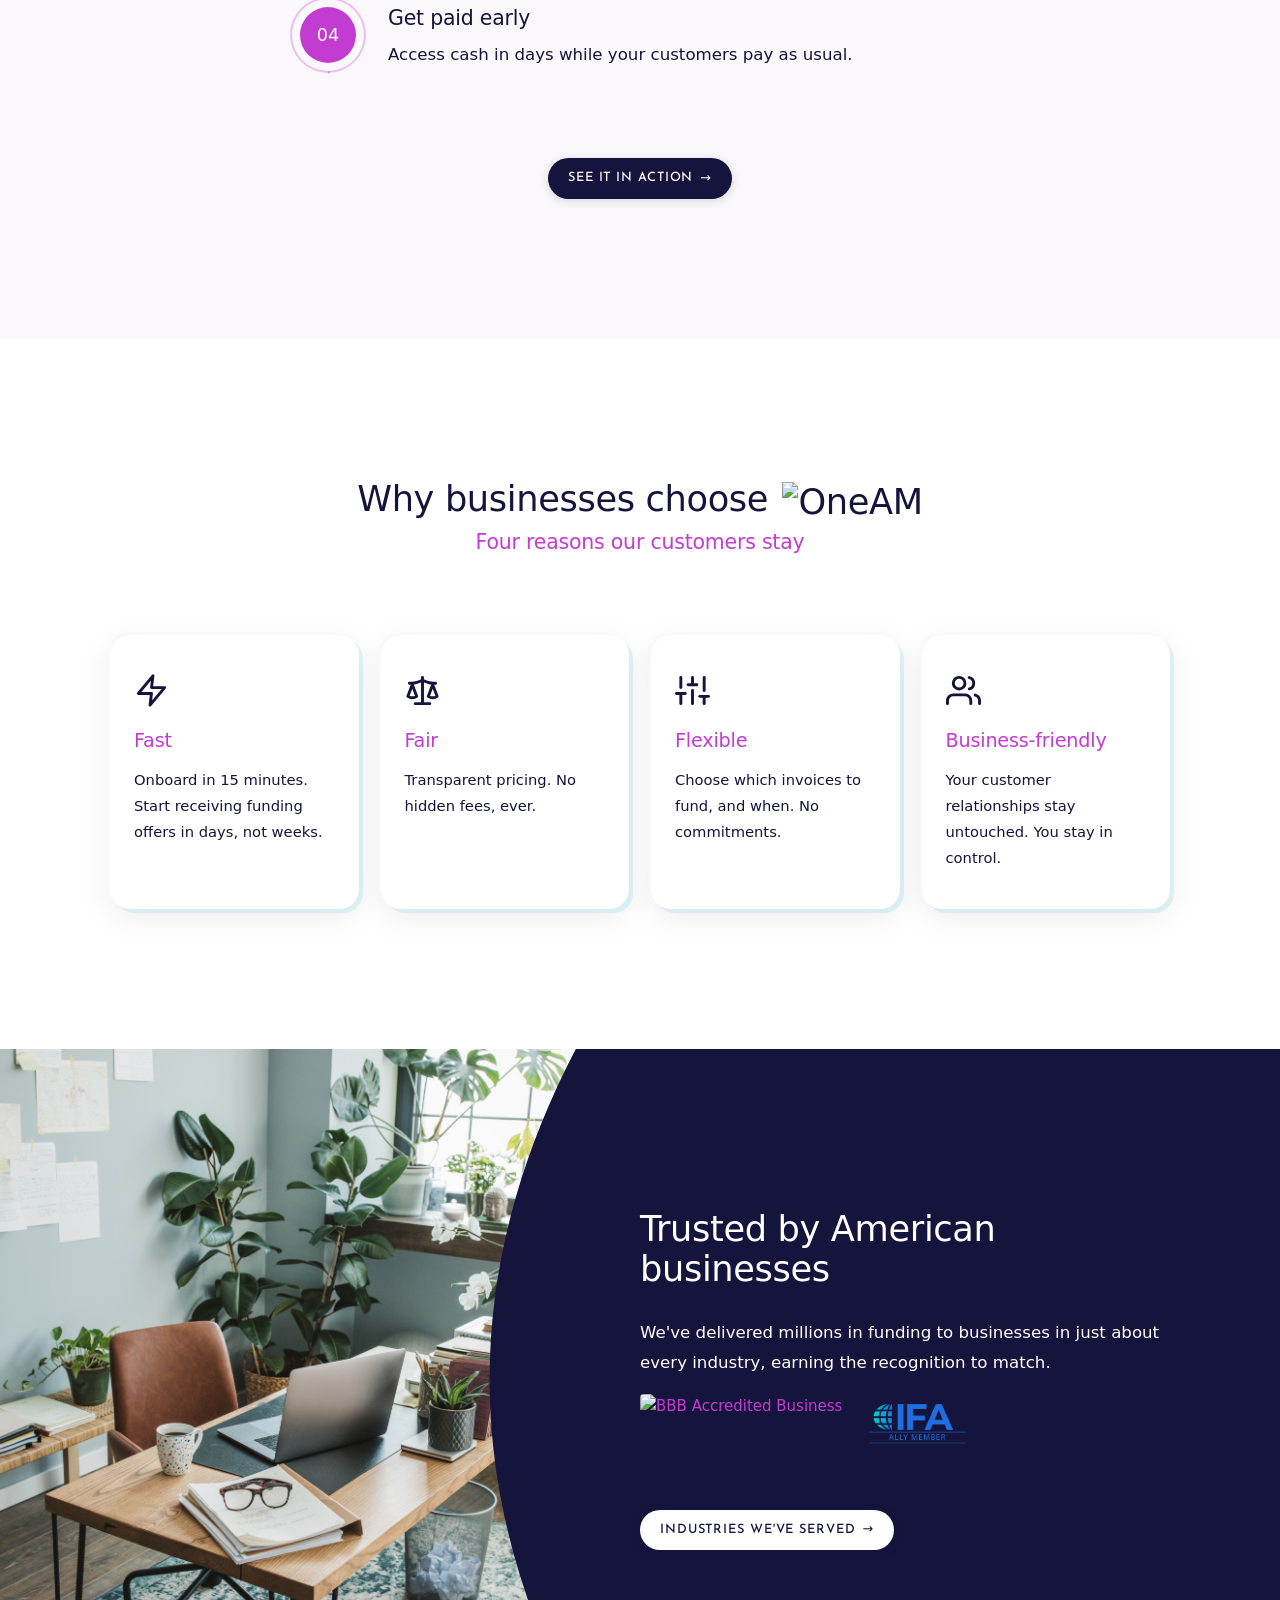
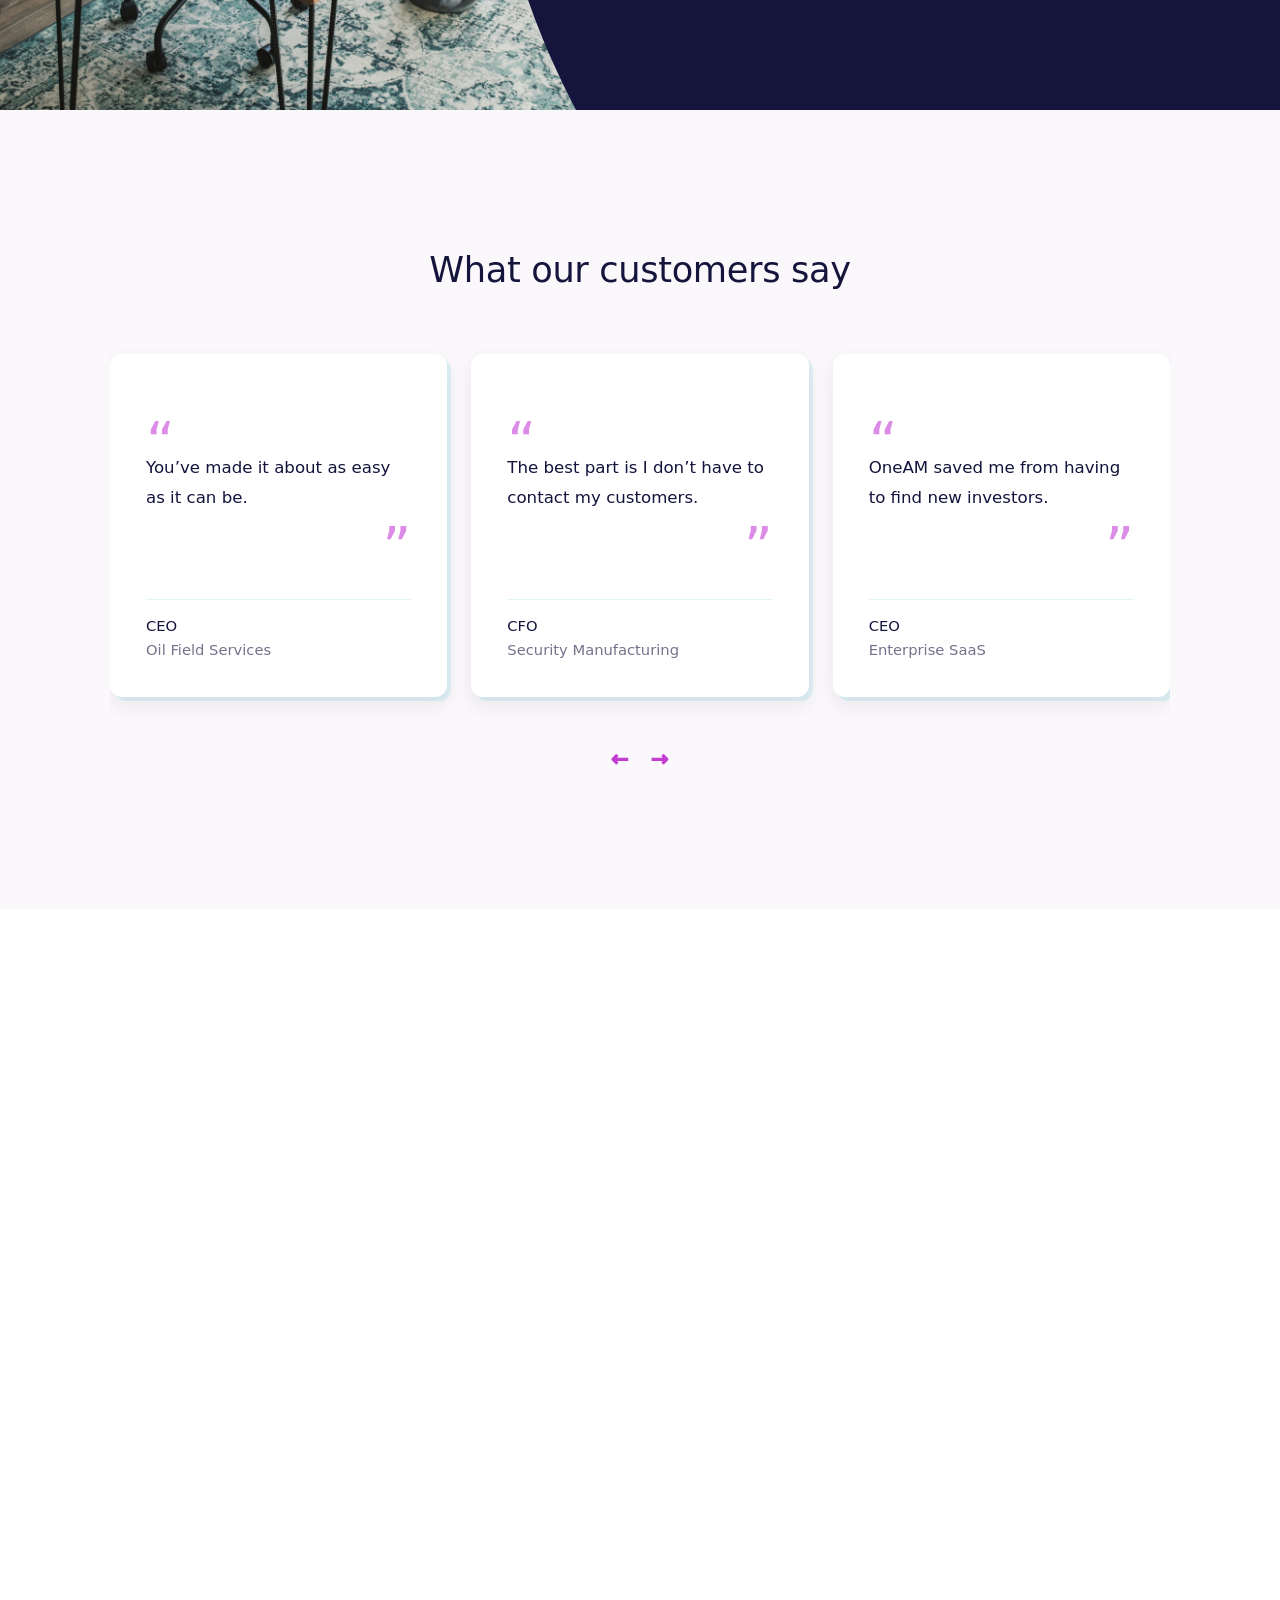
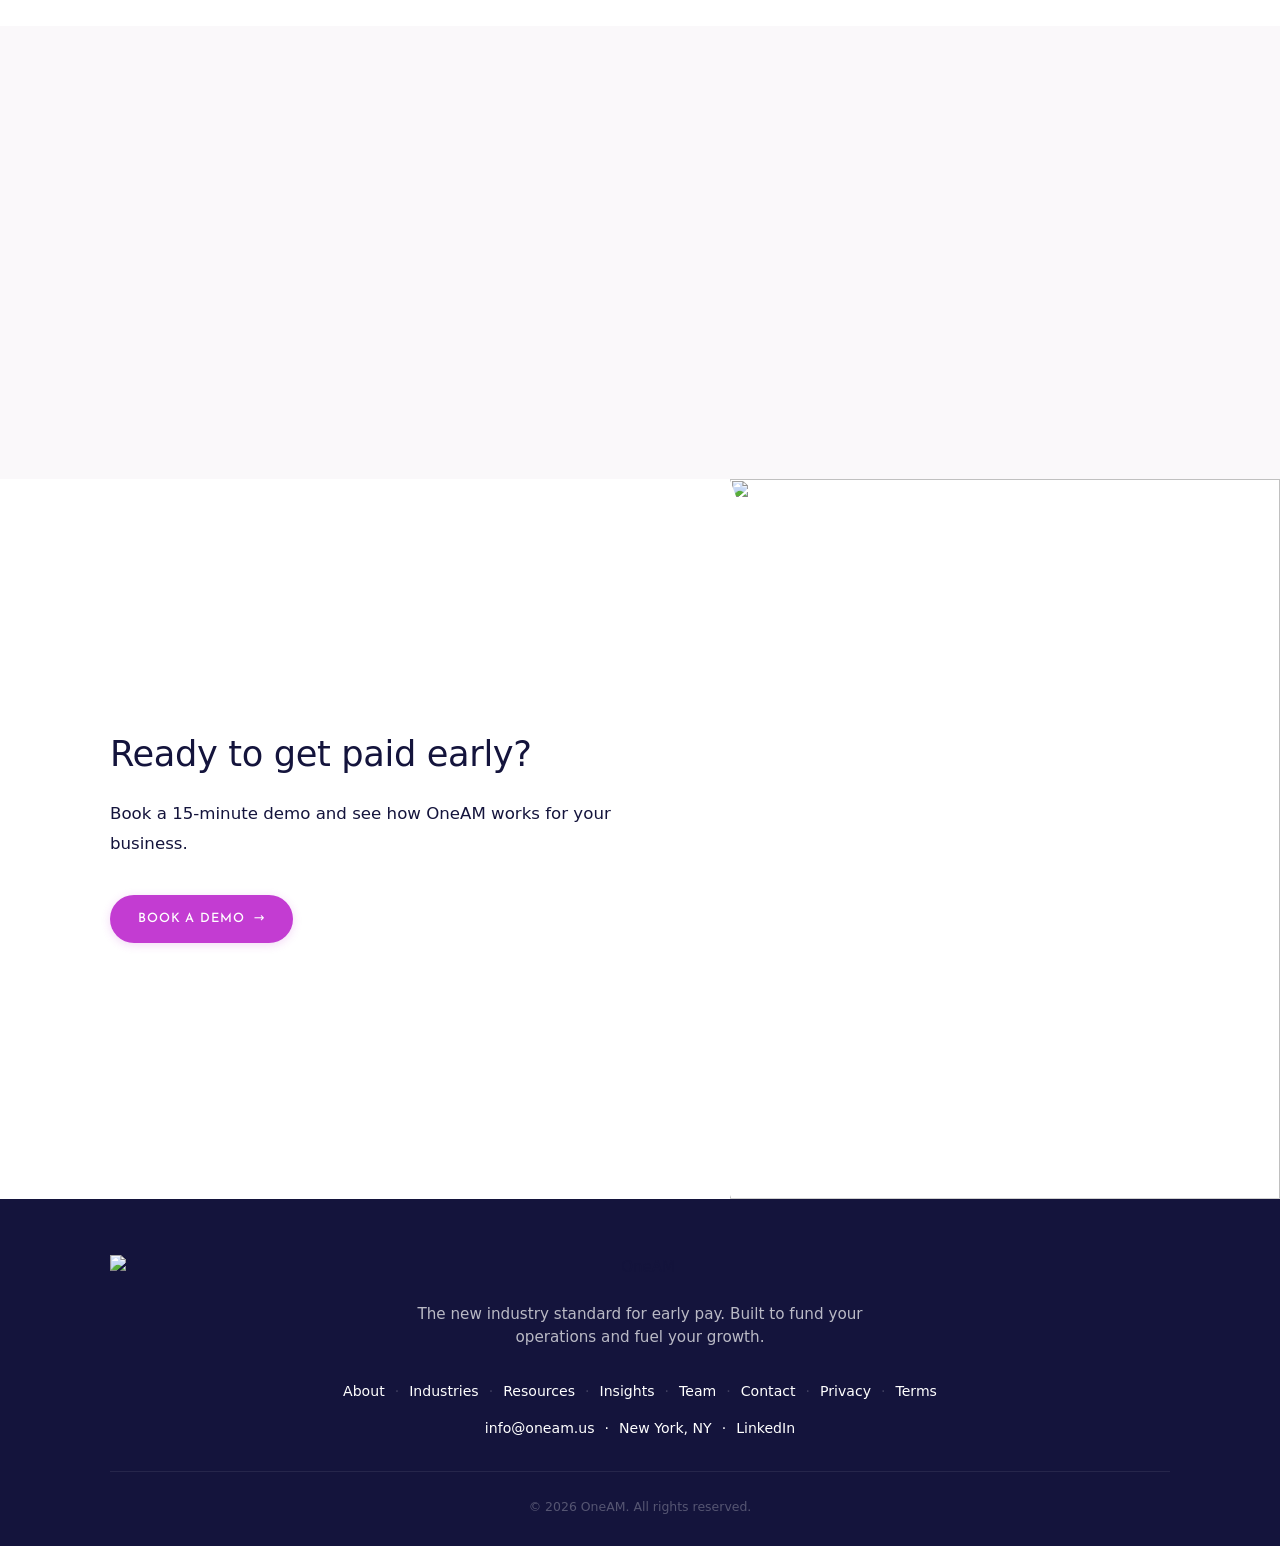
==== commit 5d10a4d1: "adding "team" page to header / footers" ====
--- a/index.html
+++ b/index.html
@@ -523,6 +523,7 @@
 
       <ul class="nav-links">
         <li><a href="about.html">About</a></li>
+        <li><a href="team.html">Team</a></li>
         <li><a href="industries.html">Industries</a></li>
         <li><a href="Resources.html">Resources</a></li>
         <li><a href="insights.html">Insights</a></li>
@@ -545,6 +546,7 @@
 
 <div class="mobile-menu" id="mobileMenu">
   <a href="about.html">About</a>
+  <a href="team.html">Team</a>
   <a href="industries.html">Industries</a>
   <a href="Resources.html">Resources</a>
   <a href="insights.html">Insights</a>
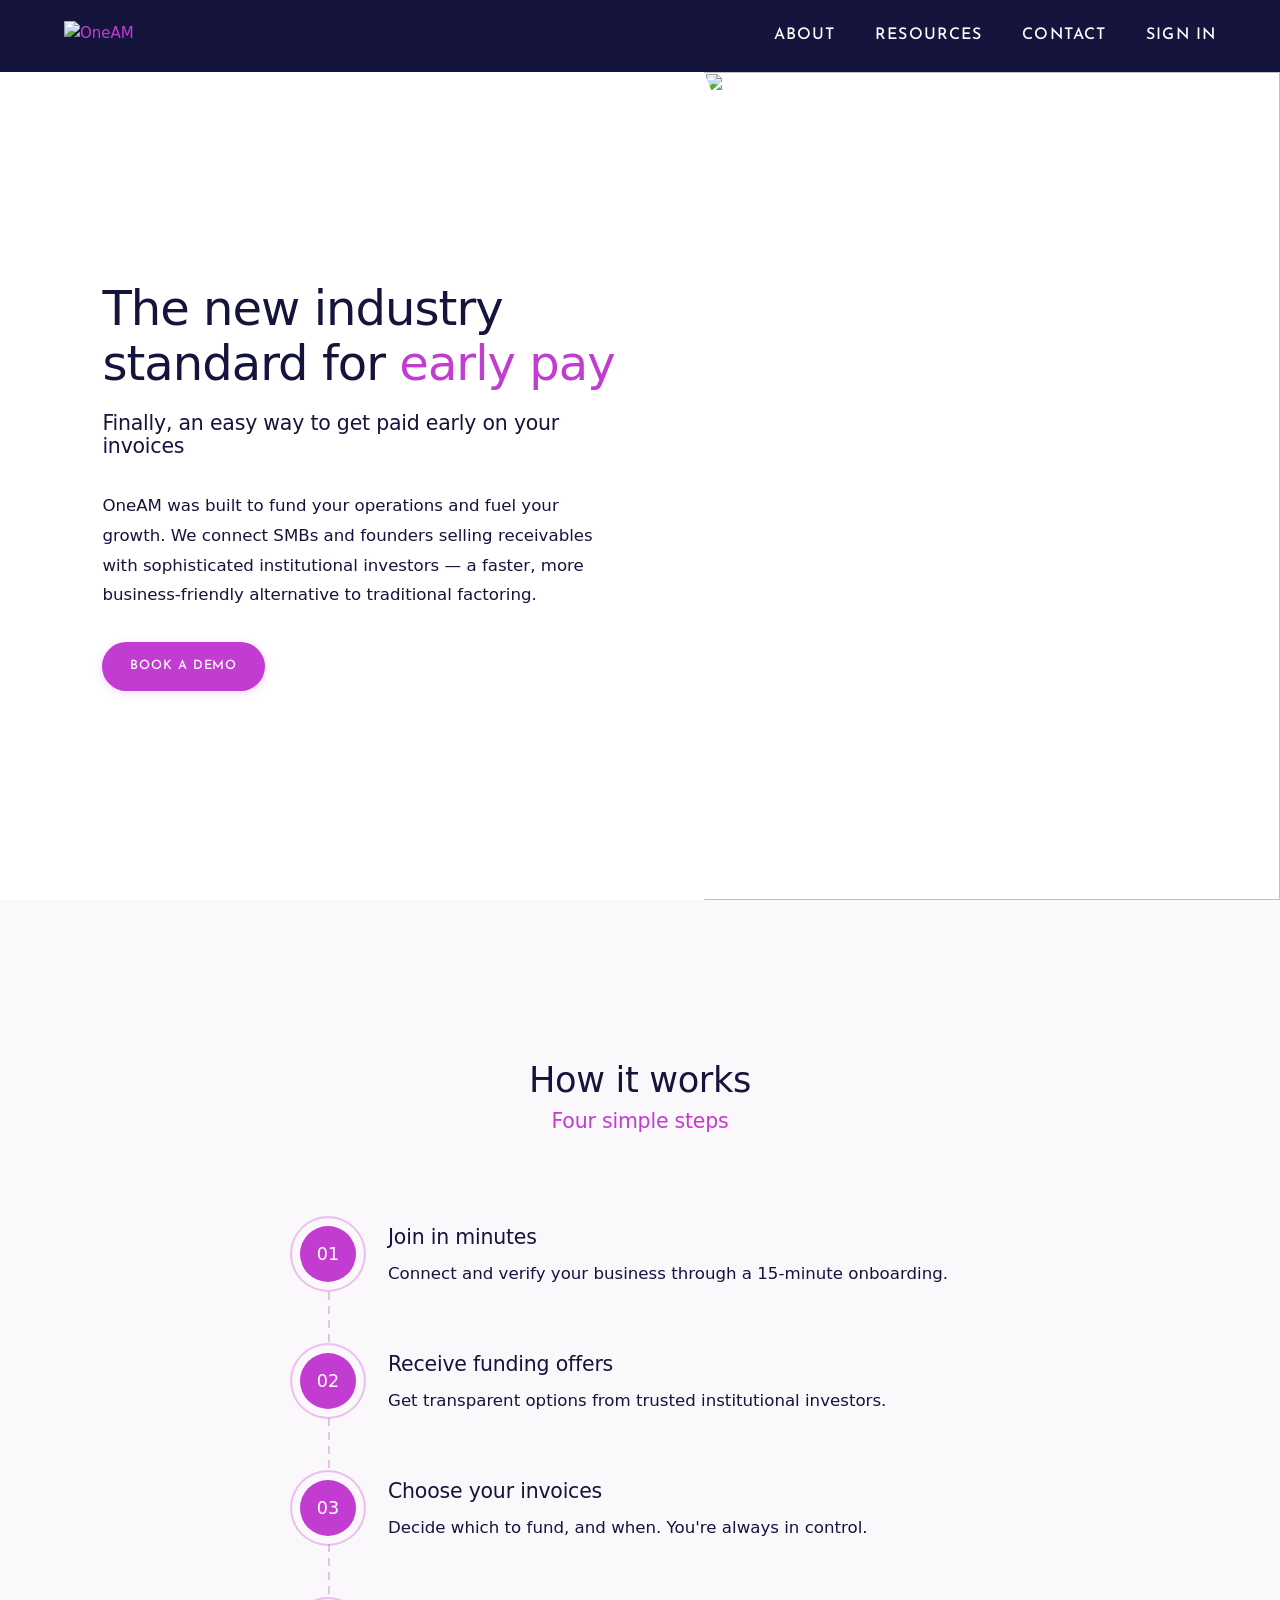
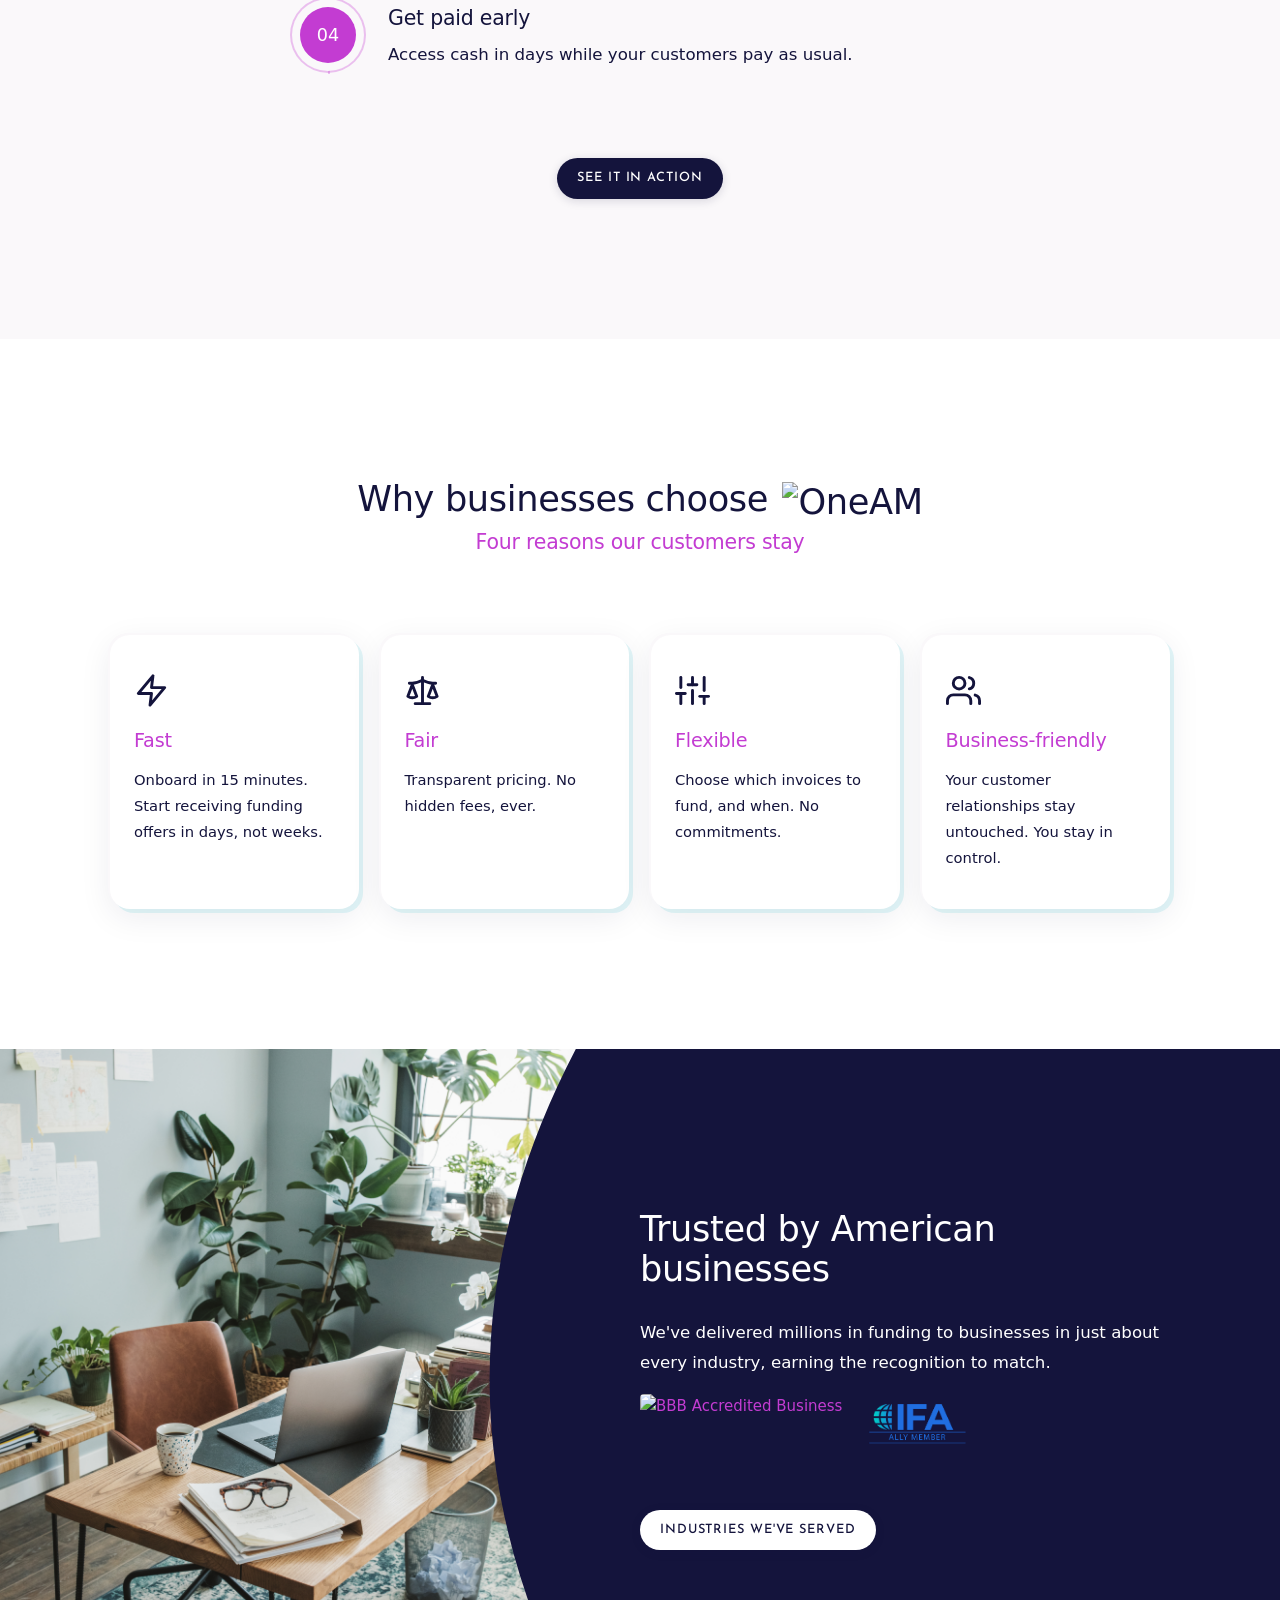
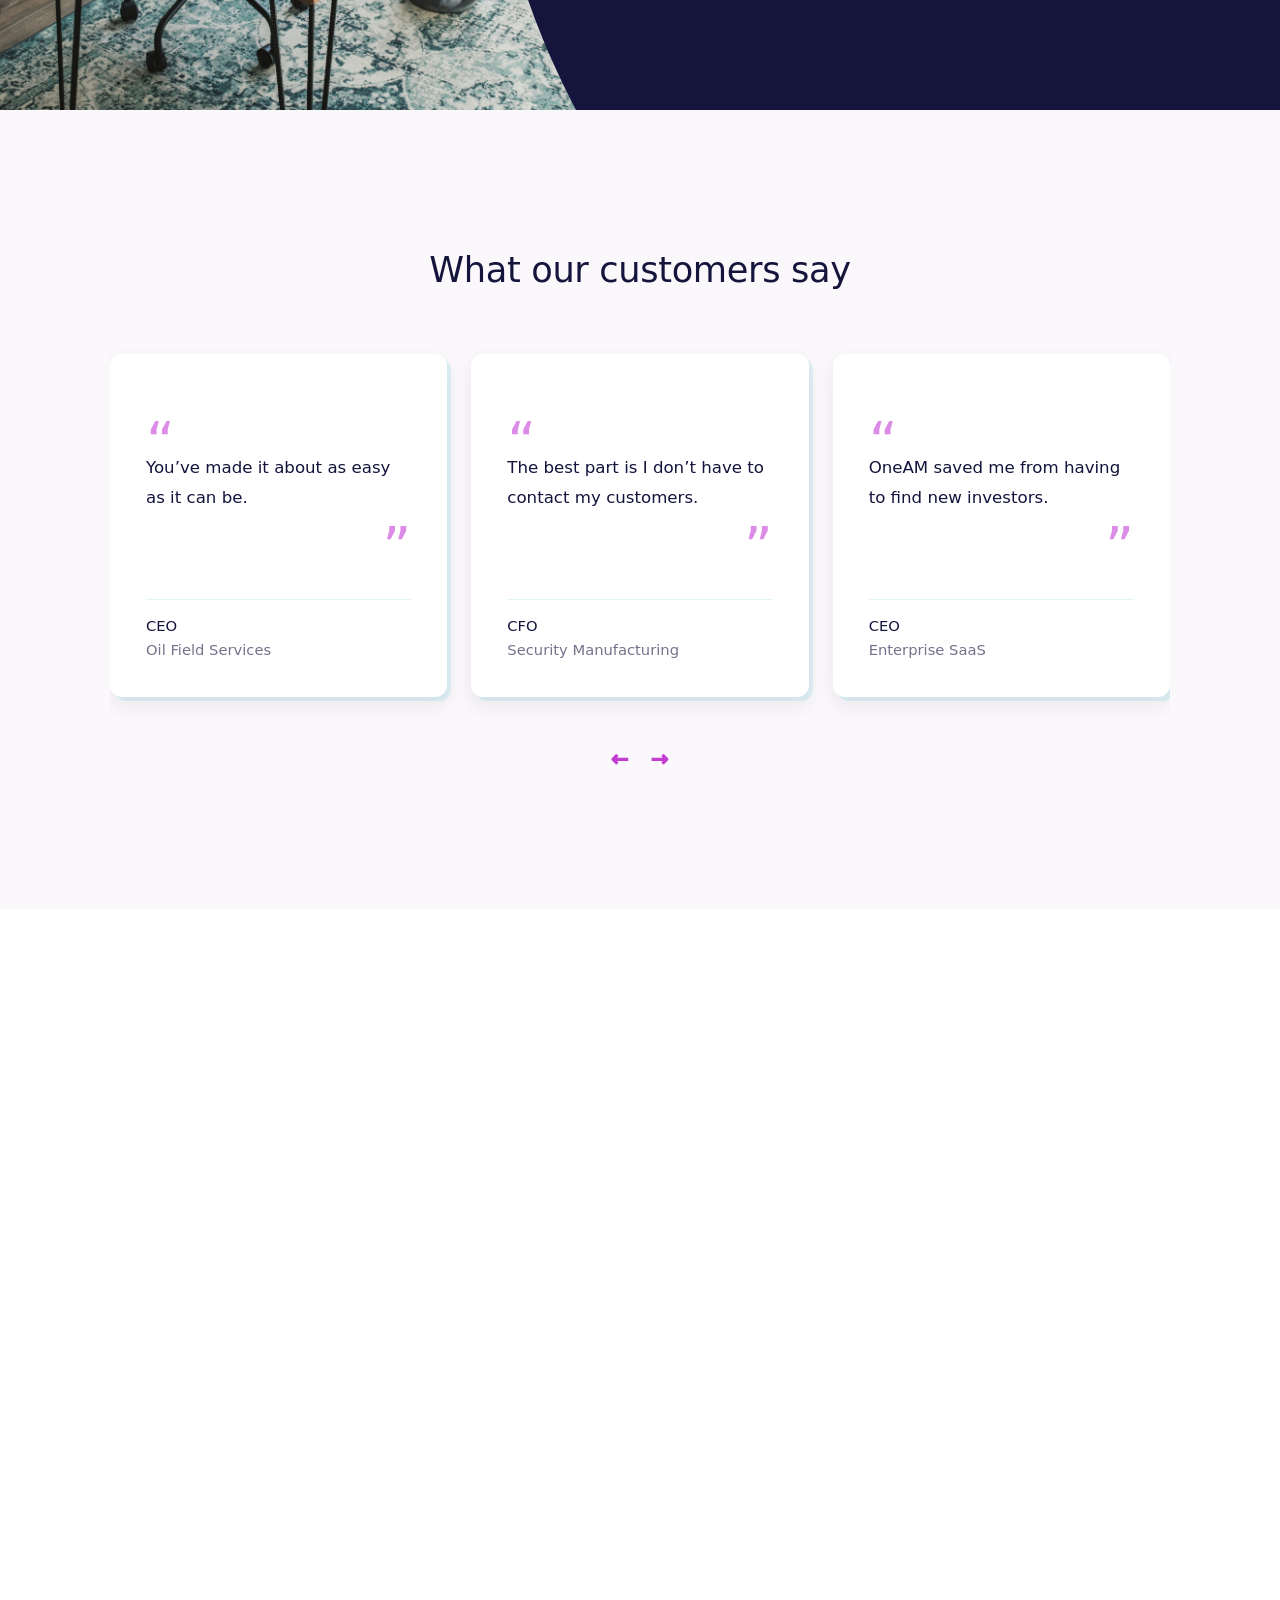
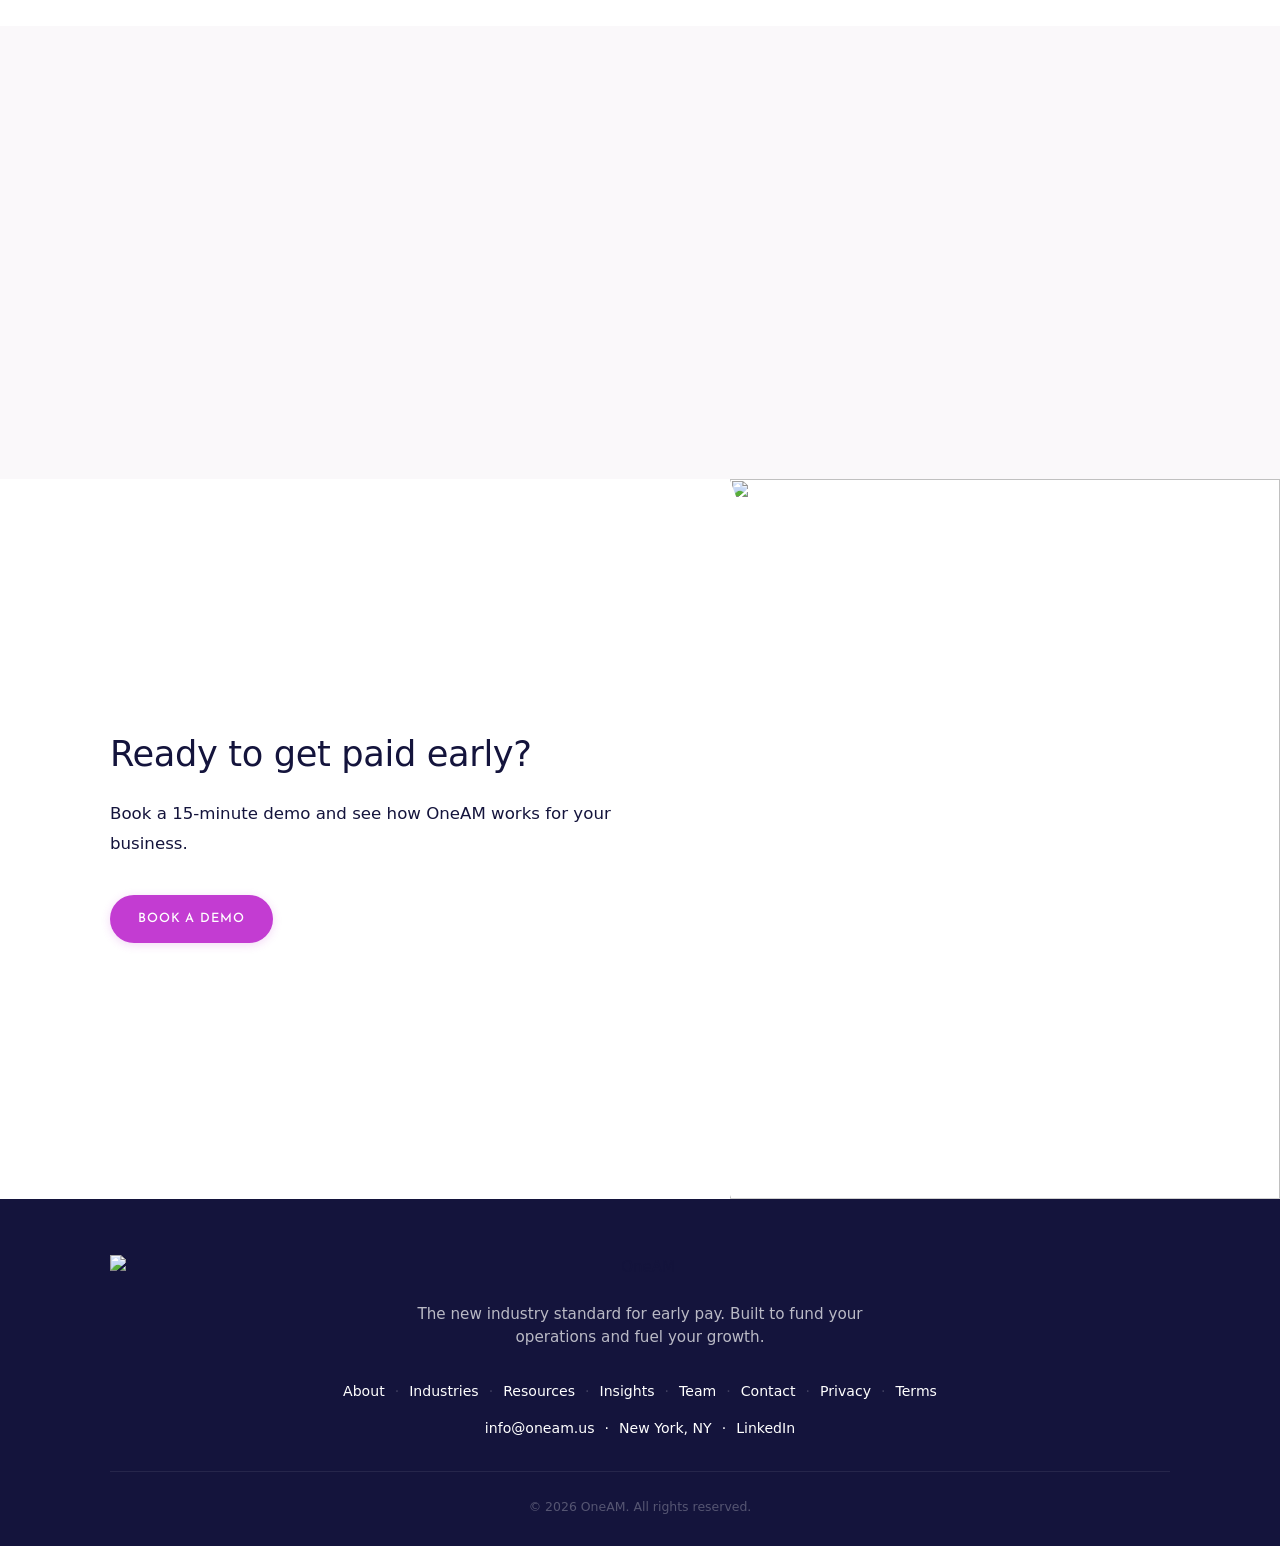
==== commit 5a010b05: "new press page" ====
--- a/index.html
+++ b/index.html
@@ -522,18 +522,24 @@
       </a>
 
       <ul class="nav-links">
-        <li><a href="about.html">About</a></li>
-        <li><a href="team.html">Team</a></li>
-        <li><a href="industries.html">Industries</a></li>
-        <li><a href="Resources.html">Resources</a></li>
-        <li><a href="insights.html">Insights</a></li>
+        <li class="has-dropdown">
+          <a href="about.html">About</a>
+          <ul class="nav-dropdown">
+            <li><a href="team.html">Team</a></li>
+            <li><a href="industries.html">Industries</a></li>
+          </ul>
+        </li>
+        <li class="has-dropdown">
+          <a href="Resources.html">Resources</a>
+          <ul class="nav-dropdown">
+            <li><a href="insights.html">Insights</a></li>
+            <li><a href="press.html">Press</a></li>
+          </ul>
+        </li>
         <li><a href="contact.html">Contact</a></li>
         <li><a href="#">Sign In</a></li>
       </ul>
 
-      <div class="nav-cta" id="navCta">
-        <a href="#get-started" class="btn-primary">Book a demo <span class="arrow">&rarr;</span></a>
-      </div>
 
       <button class="hamburger" id="hamburger" aria-label="Toggle menu" aria-expanded="false">
         <span></span>
@@ -546,12 +552,14 @@
 
 <div class="mobile-menu" id="mobileMenu">
   <a href="about.html">About</a>
-  <a href="team.html">Team</a>
-  <a href="industries.html">Industries</a>
+  <a href="team.html" class="mobile-sub">Team</a>
+  <a href="industries.html" class="mobile-sub">Industries</a>
   <a href="Resources.html">Resources</a>
-  <a href="insights.html">Insights</a>
+  <a href="insights.html" class="mobile-sub">Insights</a>
+  <a href="press.html" class="mobile-sub">Press</a>
   <a href="contact.html">Contact</a>
-  <a href="#get-started" class="btn-primary">Book a demo <span class="arrow">&rarr;</span></a>
+  <a href="#">Sign In</a>
+  <a href="#get-started" class="btn-primary">Book a demo</a>
 </div>
 
 <!-- =============================================
@@ -563,7 +571,7 @@
     <h3 class="hero-lead">Finally, an easy way to get paid early on your invoices</h3>
     <p>OneAM was built to fund your operations and fuel your growth. We connect SMBs and founders selling receivables with sophisticated institutional investors — a faster, more business-friendly alternative to traditional factoring.</p>
     <div class="hero-ctas">
-      <a href="#get-started" class="btn-primary">Book a demo <span class="arrow">&rarr;</span></a>
+      <a href="#get-started" class="btn-primary">Book a demo</a>
     </div>
   </div>
   <div class="hero-image" aria-hidden="true">
@@ -616,7 +624,7 @@
     </div>
 
     <div class="how-it-works-cta reveal">
-      <a href="#get-started" class="btn-secondary-sm">See it in action <span class="arrow">&rarr;</span></a>
+      <a href="#get-started" class="btn-secondary-sm">See it in action</a>
     </div>
   </div>
 </section>
@@ -689,7 +697,7 @@
           <img src="image_assets/IFA Ally Member.png" alt="IFA Ally Member">
         </div>
         <div class="american-biz__cta">
-          <a href="#industries" class="btn-light-sm">Industries we've served <span class="arrow">&rarr;</span></a>
+          <a href="#industries" class="btn-light-sm">Industries we've served</a>
         </div>
       </div>
     </div>
@@ -872,7 +880,7 @@
         </div>
       </div>
 
-      <a href="resources.html" class="btn-secondary-sm">More Resources <span class="arrow">&rarr;</span></a>
+      <a href="resources.html" class="btn-secondary-sm">More Resources</a>
     </div>
   </div>
 </section>
@@ -914,7 +922,7 @@
         </div>
       </a>
 
-      <a href="insights.html" class="btn-secondary-sm insights-v1__cta reveal">More insights <span class="arrow">&rarr;</span></a>
+      <a href="insights.html" class="btn-secondary-sm insights-v1__cta reveal">More insights</a>
     </div>
   </div>
 </section>
@@ -930,7 +938,7 @@
     <div class="final-cta__content">
       <h2>Ready to get paid early?</h2>
       <p class="cta-subtext">Book a 15-minute demo and see how OneAM works for your business.</p>
-      <a href="#" class="btn-primary">Book a demo <span class="arrow">&rarr;</span></a>
+      <a href="#" class="btn-primary">Book a demo</a>
     </div>
     <div class="final-cta__image" aria-hidden="true">
       <img src="image_assets/parcels.jpg" alt="">
@@ -969,7 +977,7 @@
   </div>
 </footer>
 
-<a href="#get-started" class="btn-primary sticky-cta" id="stickyCta">Book a demo <span class="arrow">&rarr;</span></a>
+<a href="#get-started" class="btn-primary sticky-cta" id="stickyCta">Book a demo</a>
 
 <script src="components.js"></script>
 
--- a/brand.css
+++ b/brand.css
@@ -320,13 +320,6 @@
   transition: transform var(--transition-base, 0.3s ease);
 }
 
-.btn-primary:hover .arrow,
-.btn-secondary:hover .arrow,
-.btn-secondary-sm:hover .arrow,
-.btn-light-sm:hover .arrow {
-  transform: translateX(4px);
-}
-
 a:hover {
   color: var(--navy);
 }
--- a/components.css
+++ b/components.css
@@ -186,7 +186,7 @@
 .nav-inner {
   display: flex;
   align-items: center;
-  justify-content: space-between;
+  justify-content: flex-start;
   height: var(--nav-height);
 }
 
@@ -198,13 +198,14 @@
 .nav-links {
   display: flex;
   align-items: center;
-  gap: clamp(20px, 3vw, 36px);
+  gap: clamp(24px, 3.2vw, 40px);
+  margin-left: auto;
   list-style: none;
 }
 
 .nav-links a {
   font-family: var(--font-ui);
-  font-size: 0.9rem;
+  font-size: 1rem;
   font-weight: var(--fw-medium);
   letter-spacing: 0.07em;
   text-transform: uppercase;
@@ -212,19 +213,37 @@
   transition: color var(--transition-base);
 }
 
-.nav-links a:hover { color: var(--teal); }
-
-.nav-cta {
-  transition: opacity var(--transition-base);
-}
-
-.nav-cta.hidden {
+.nav-links a:hover,
+.nav-links a[aria-current="page"] { color: var(--teal); }
+
+/* Dropdowns — full nav-height hover target so the panel sits flush under the bar */
+.nav-links { align-self: stretch; }
+.nav-links > li {
+  position: relative;
+  display: flex;
+  align-items: center;
+}
+
+.nav-dropdown {
+  position: absolute;
+  top: 100%;
+  right: -24px;
+  min-width: 240px;
+  padding: 4px 24px 14px;
+  list-style: none;
+  background: var(--navy);
+  text-align: right;
   opacity: 0;
-  pointer-events: none;
-}
-
-.nav-cta .btn-primary {
-  padding: 10px 24px;
+  visibility: hidden;
+  transition: opacity var(--transition-base), visibility var(--transition-base);
+}
+
+.nav-dropdown li { line-height: 1.9; }
+
+.has-dropdown:hover .nav-dropdown,
+.has-dropdown:focus-within .nav-dropdown {
+  opacity: 1;
+  visibility: visible;
 }
 
 .hamburger {
@@ -261,6 +280,7 @@
   background: var(--white);
   z-index: 999;
   padding: 32px;
+  overflow-y: auto;
   flex-direction: column;
   gap: 8px;
 }
@@ -274,6 +294,12 @@
   padding: 16px 0;
   border-bottom: 1px solid var(--navy-alpha-08);
   display: block;
+}
+
+.mobile-menu a.mobile-sub {
+  font-size: 1rem;
+  font-weight: var(--fw-light);
+  padding: 12px 0 12px 20px;
 }
 
 .mobile-menu .btn-primary {
@@ -812,11 +838,7 @@
 
 @media (max-width: 768px) {
   .nav-links { display: none; }
-  .nav-cta         { margin-left: auto; }
-  .nav-cta.hidden  { opacity: 1; pointer-events: auto; }
-  .nav-cta .btn-primary { padding: 8px 14px; font-size: 0.72rem; }
-  .nav-cta .arrow { display: none; }
-  .hamburger { display: flex; margin-left: 12px; }
+  .hamburger { display: flex; margin-left: auto; }
 
   .sticky-cta { display: none; }
 
